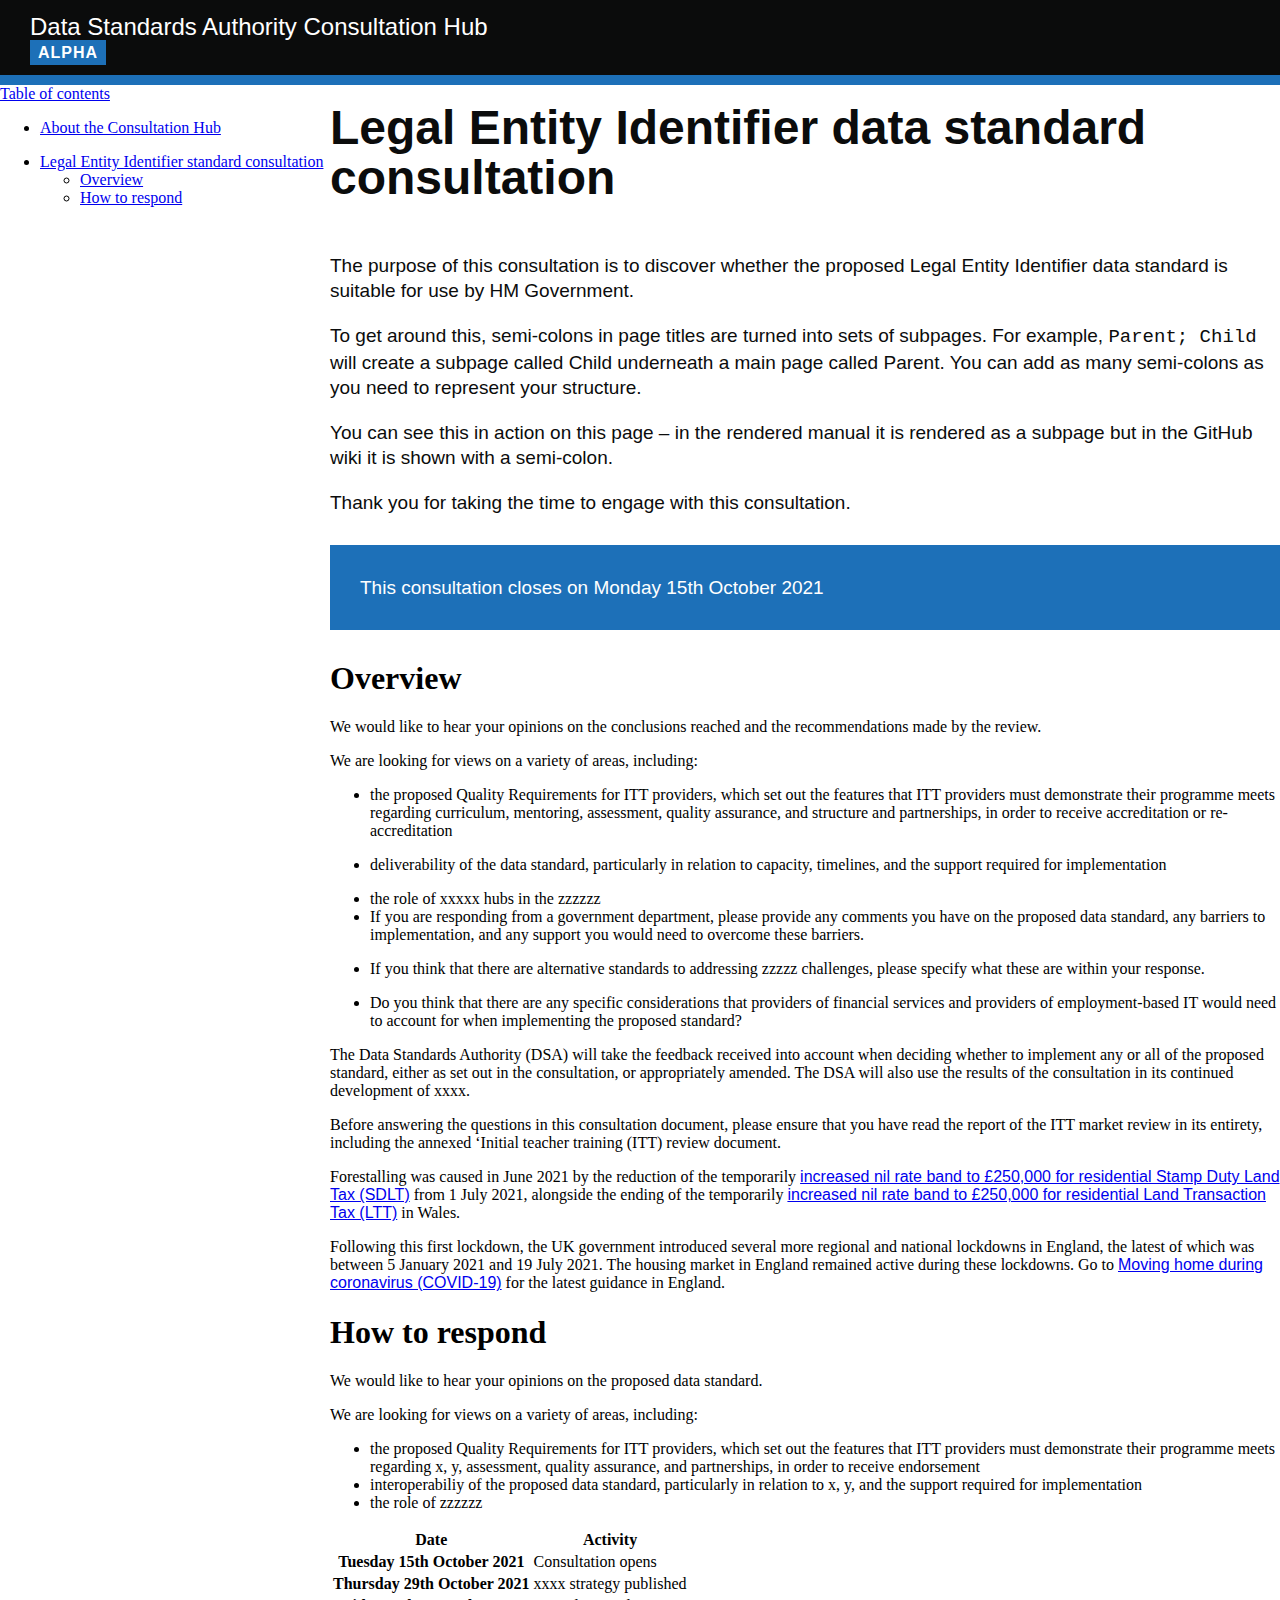
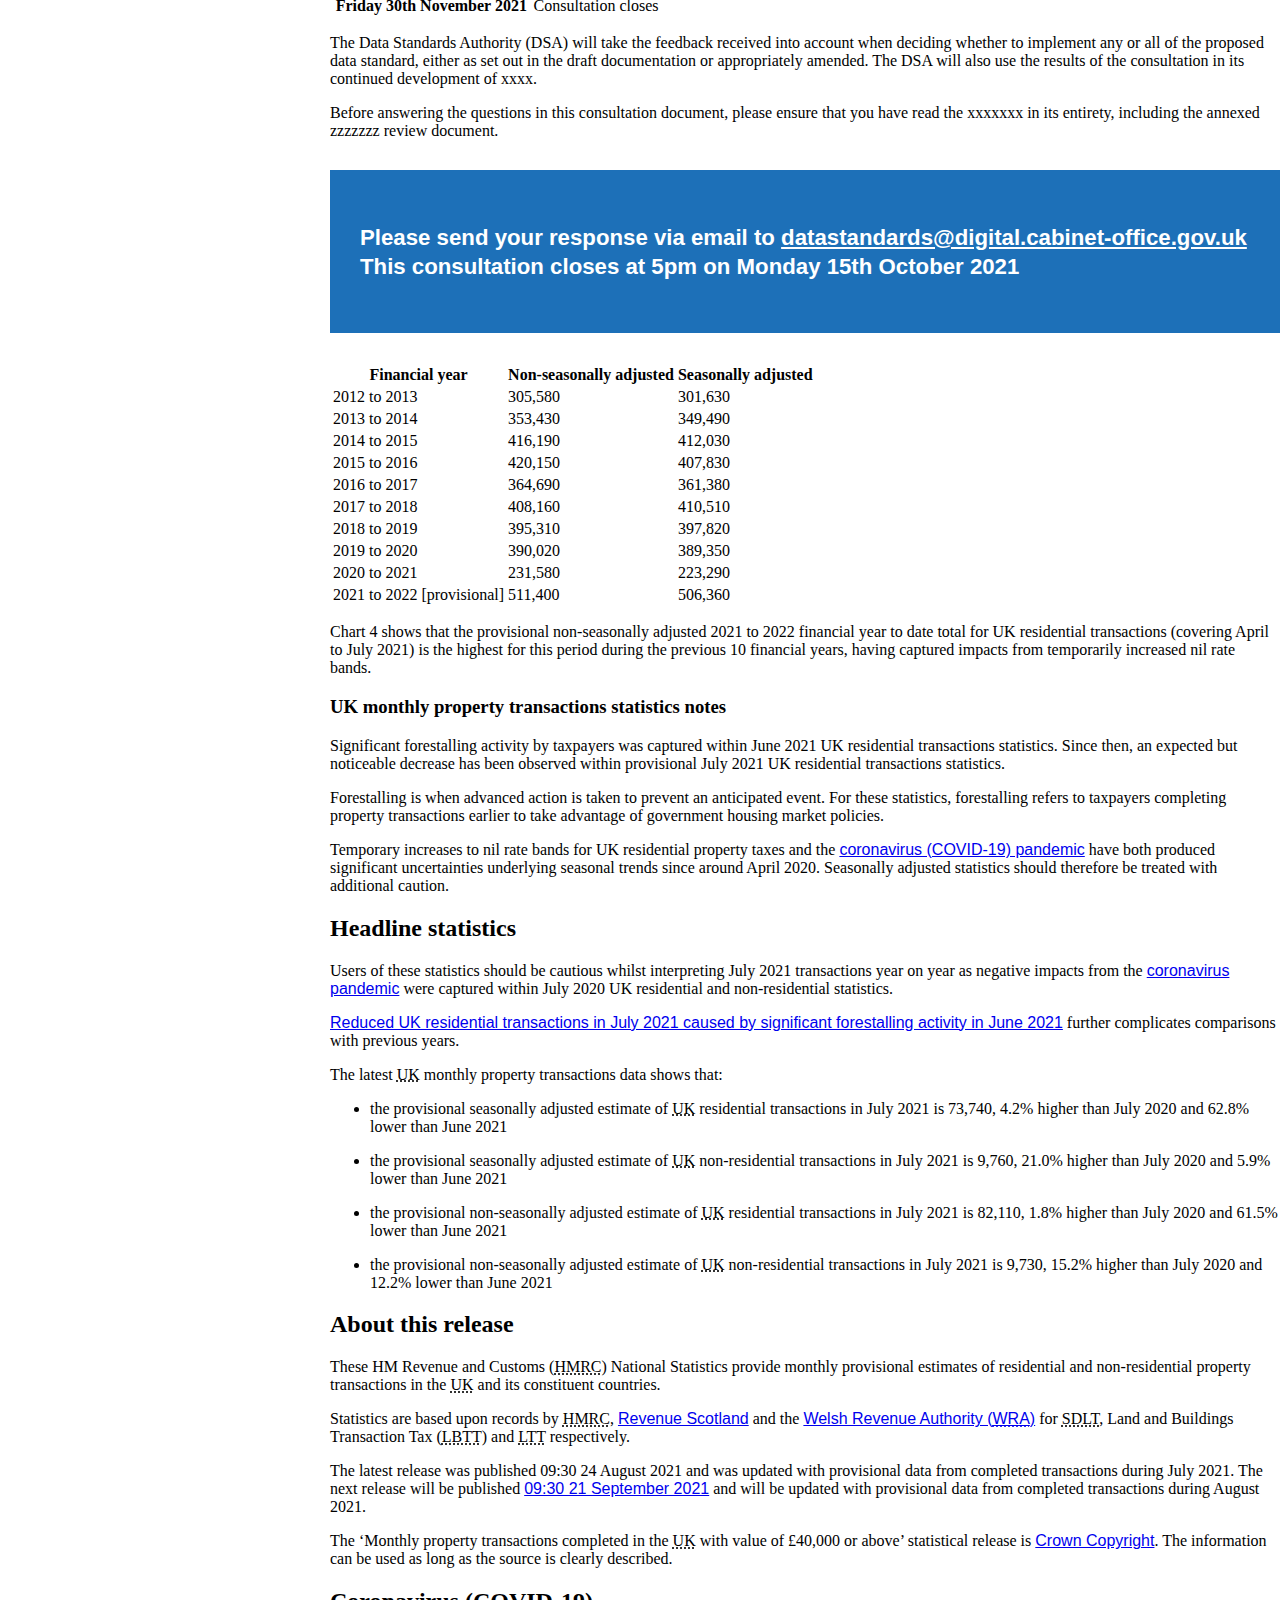
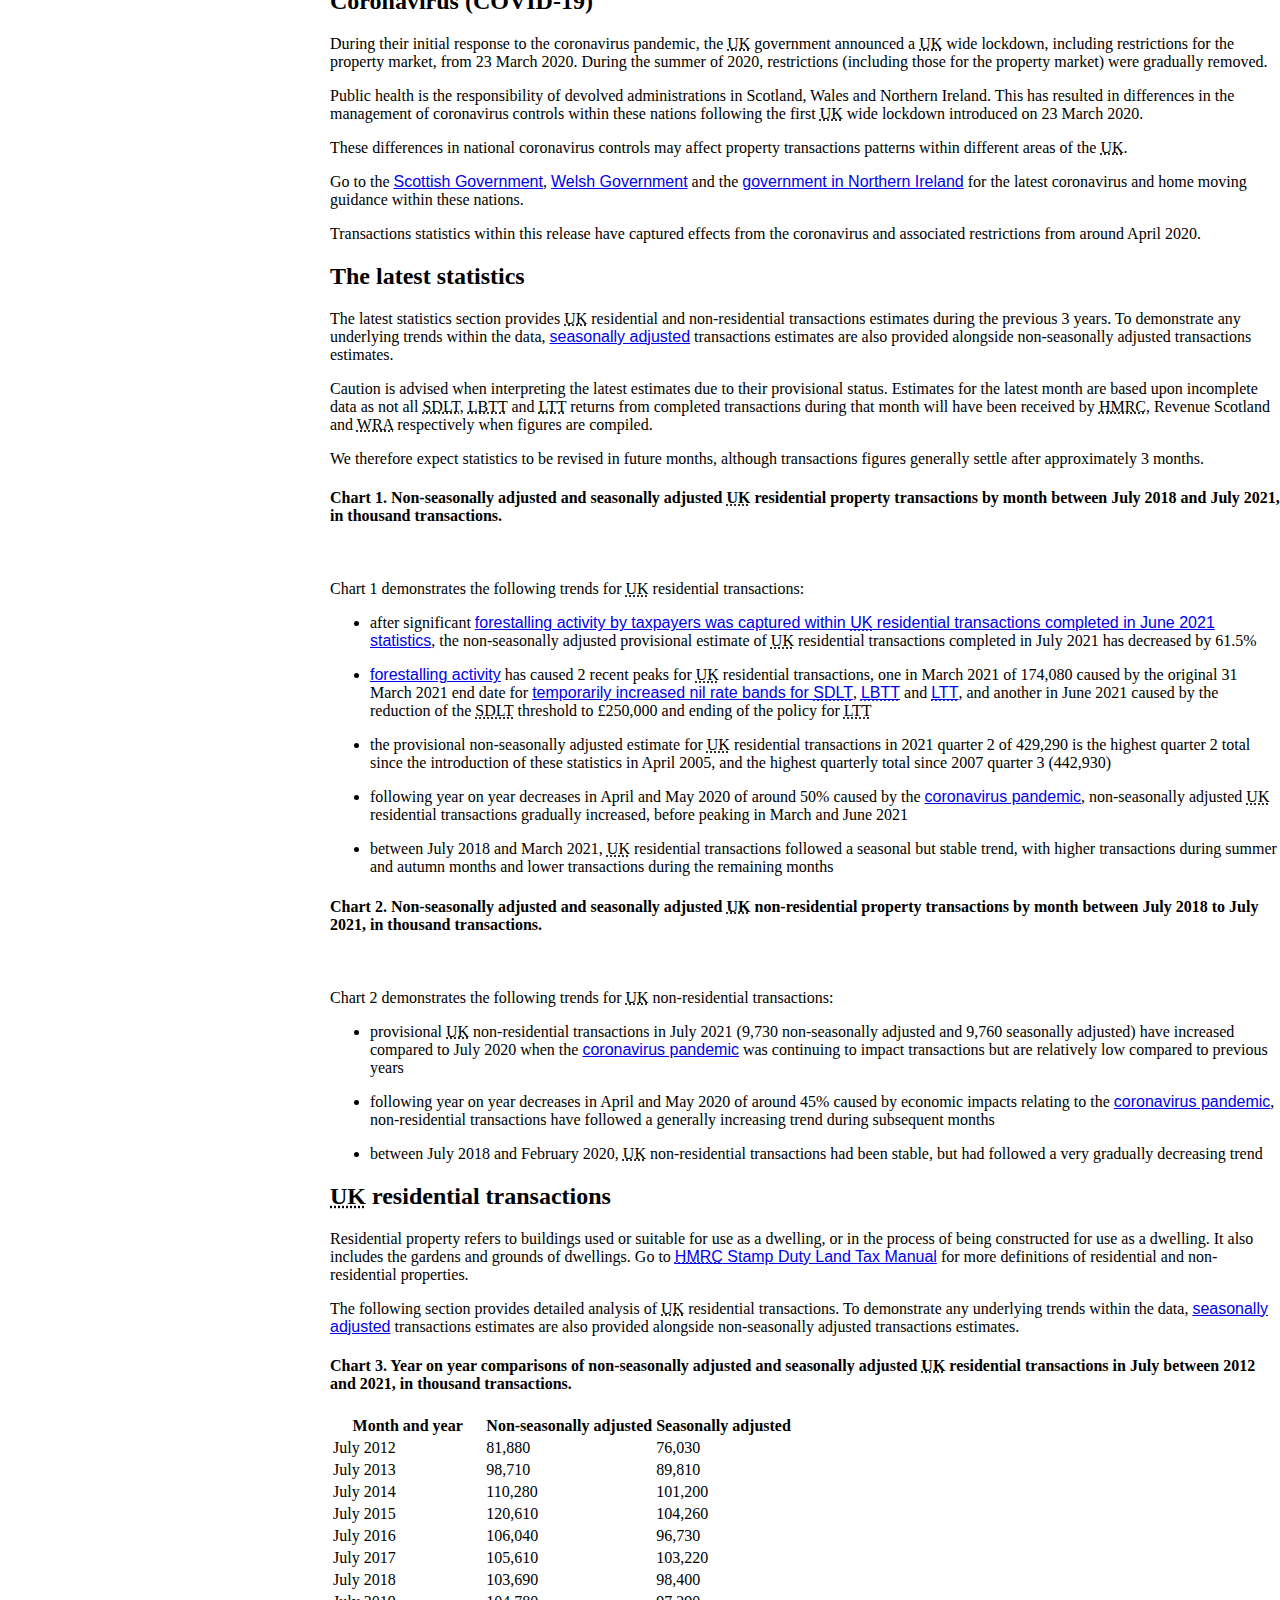
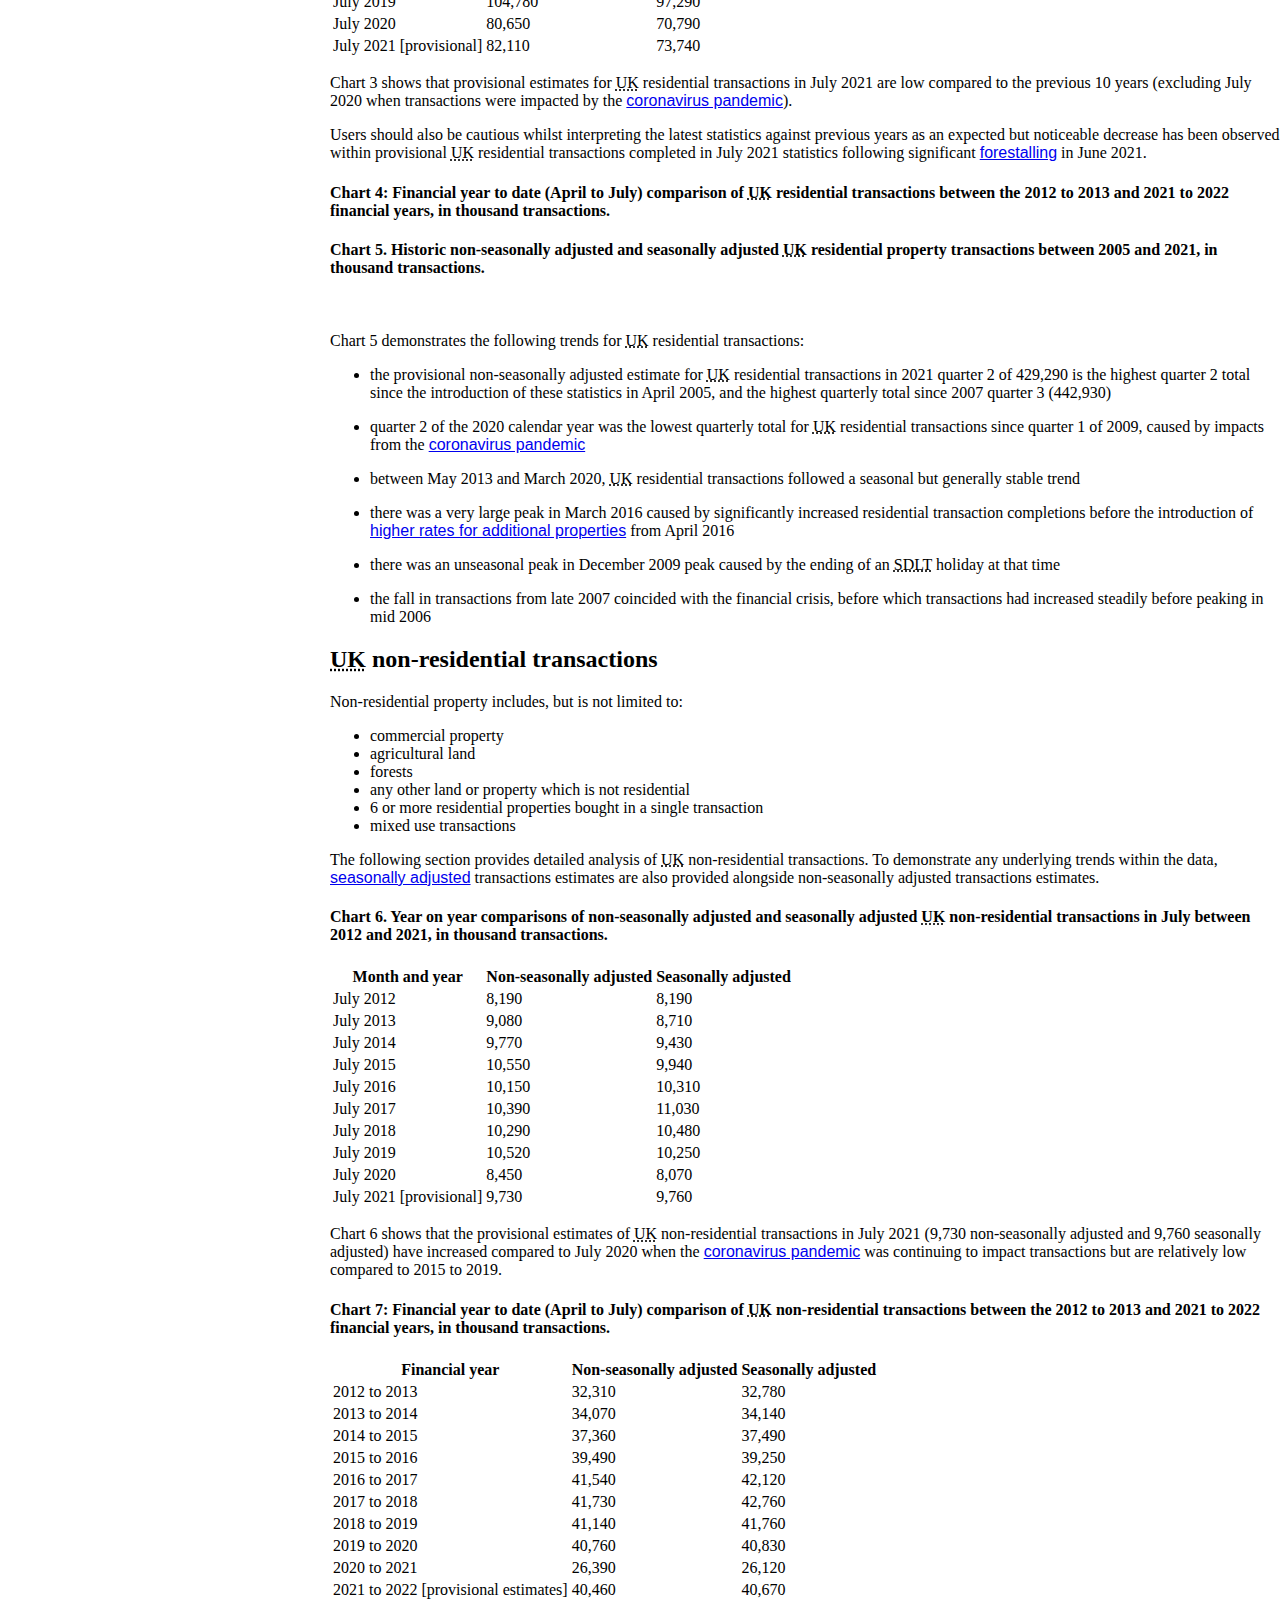
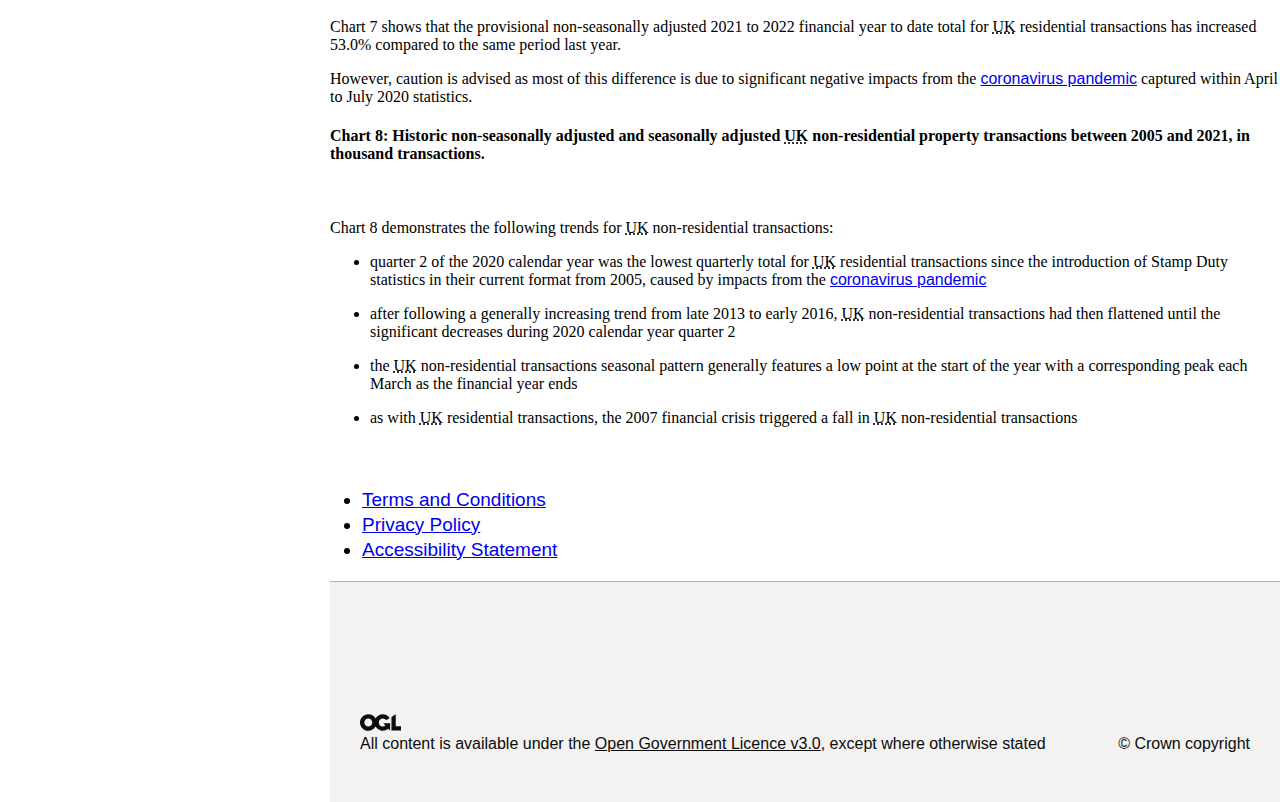
==== lei.html @ 528df429 "Rename index.html to lei.html" ====
<!doctype html>
<html lang="en" class="govuk-template no-js">
  <head>
    <meta content="IE=edge" http-equiv="X-UA-Compatible">
    <meta charset="utf-8">
    <meta name="viewport" content="width=device-width, initial-scale=1, viewport-fit=cover">
    <title>Data Standards Authority Consultation Hub</title>
    <link href="/stylesheets/manifest.css" rel="stylesheet" />
    <link rel="canonical" href="https://andrew-dsa.github.io/consultation">

  </head>

  <body class="govuk-template__body">
    <script>document.body.className = ((document.body.className) ? document.body.className + ' js-enabled' : 'js-enabled');</script>

    <div class="app-pane">
      <div class="app-pane__header toc-open-disabled">
        <a href="#content" class="govuk-skip-link">Skip to main content</a>

        <header class="govuk-header app-header" role="banner" data-module="govuk-header">
  <div class="govuk-header__container govuk-header__container--full-width">
    <div class="govuk-header__logo">
      <a href="https://www.larry-the-cat.service.gov.uk" class="govuk-header__link govuk-header__link--homepage">
        <span class="govuk-header__product-name">Data Standards Authority Consultation Hub</span></a><strong class="govuk-tag">Alpha</strong>
    </div>
    <div class="govuk-header__content">
      <button type="button" class="govuk-header__menu-button govuk-js-header-toggle" aria-controls="navigation" aria-label="Show or hide Top Level Navigation">Menu</button>
    </div>
  </div>
</header>

      </div>

       <div id="toc-heading" class="toc-show fixedsticky">
          <a href="#toc" class="toc-show__label js-toc-show" aria-controls="toc">
            Table of contents <span class="toc-show__icon"></span>
          </a>
        </div>

      <div class="app-pane__body" data-module="in-page-navigation">
          <div class="app-pane__toc">
            <div class="toc" data-module="table-of-contents">
              <a href="#" class="toc__close js-toc-close" aria-controls="toc" aria-label="Hide table of contents"></a>
<nav id="toc" class="js-toc-list toc__list" aria-labelledby="toc-heading">
                      <ul>
  <li>
    <a href="/index.html"><span>About the Consultation Hub</span></a>
  </li>
</ul>
<ul><li><a href="#lei-consultation"><span>Legal Entity Identifier standard consultation</span></a>
<ul>
  <li>
    <a href="#overview"><span>Overview</span></a>
  </li>
</ul>
<ul>
  <li>
    <a href="#how-to-respond"><span>How to respond</span></a>
  </li>
</ul>
</li></ul>

              </nav>
            </div>
          </div>

        <div class="app-pane__content toc-open-disabled">
          <main id="content" class="technical-documentation" data-module="anchored-headings">
            <h1 id="lei-consultation">Legal Entity Identifier data standard consultation</h1>
              
<p>The purpose of this consultation is to discover whether the proposed Legal Entity Identifier data standard is suitable for use by HM Government.</p>
              
<p>To get around this, semi-colons in page titles are turned into sets of subpages. For example, <code>Parent; Child</code> will create a subpage called Child underneath a main page called Parent. You can add as many semi-colons as you need to represent your structure.</p>
              
<p>You can see this in action on this page – in the rendered manual it is rendered as a subpage but in the GitHub wiki it is shown with a semi-colon.</p>
              
<p>Thank you for taking the time to engage with this consultation.</p> 
          
                <div data-module='page-expiry'>
    <div class='page-expiry--not-expired'>
      This consultation closes on Monday 15th October 2021
    </div>   
            
            <h1 id="overview">Overview</h1>
<p>We would like to hear your opinions on the conclusions reached and the
recommendations made by the review.
<p>We are looking for views on a variety of areas, including:<p>
<ul><li>the proposed Quality Requirements for ITT providers, which set out the features
that ITT providers must demonstrate their programme meets regarding
curriculum, mentoring, assessment, quality assurance, and structure and
  partnerships, in order to receive accreditation or re-accreditation</li>
<p>

</p>
<li>deliverability of the data standard, particularly in relation to capacity,
  timelines, and the support required for implementation</li>
<p>

</p>    
  <li>the role of xxxxx hubs in the zzzzzz</li>
                  <li>If you are responding from a government department, please provide any comments you have on the proposed data standard, any barriers to implementation, and
                    any support you would need to overcome these barriers. </li>
    <p>

</p>
                  <li>If you think that there are alternative standards to addressing zzzzz
                    challenges, please specify what these are within your response.</li>
    <p>

</p>
                  <li>Do you think that there are any specific considerations that providers of
financial services and providers of employment-based IT would need
                    to account for when implementing the proposed standard?</li>                  
                  
                  </ul>
                    
                    
                  
<p>The Data Standards Authority (DSA) will take the feedback received into account when deciding
whether to implement any or all of the proposed standard, either as set out in the consultation,
or appropriately amended. The DSA will also use the results of the consultation in its
  continued development of xxxx.</p>
                    
                    <p>Before answering the questions in this consultation document, please ensure
that you have read the report of the ITT market review in its entirety, including the
  annexed ‘Initial teacher training (ITT) review document. </p>
                    
                   <p>Forestalling was caused in June 2021 by the reduction of the temporarily <a href="https://www.gov.uk/guidance/stamp-duty-land-tax-temporary-reduced-rates" class="govuk-link">increased nil rate band to £250,000 for residential Stamp Duty Land Tax (SDLT)</a> from 1 July 2021, alongside the ending of the temporarily <a rel="external" href="https://gov.wales/land-transaction-tax-guide" class="govuk-link">increased nil rate band to £250,000 for residential Land Transaction Tax (LTT)</a> in Wales.</p>
                    
                    <p>Following this first lockdown, the UK government introduced several more regional and national lockdowns in England, the latest of which was between 5 January 2021 and 19 July 2021. The housing market in England remained active during these lockdowns. Go to <a href="https://www.gov.uk/guidance/moving-home-during-coronavirus-covid-19" class="govuk-link">Moving home during coronavirus (COVID-19)</a> for the latest guidance in England.</p>
           <p></p>           
          
 <h1 id="how-to-respond">How to respond</h1>
<p>We would like to hear your opinions on the proposed data standard.
<p>We are looking for views on a variety of areas, including:<p>
<ul><li>the proposed Quality Requirements for ITT providers, which set out the features
that ITT providers must demonstrate their programme meets regarding
x, y, assessment, quality assurance, and
  partnerships, in order to receive endorsement</li>
<li>interoperabiliy of the proposed data standard, particularly in relation to x,
  y, and the support required for implementation</li>
  <li>the role of zzzzzz</li>
                  </ul>
                  
                  
<table class="govuk-table">
  <thead class="govuk-table__head">
    <tr class="govuk-table__row">
      <th scope="col" class="govuk-table__header">Date</th>
      <th scope="col" class="govuk-table__header">Activity</th>
    </tr>
  </thead>
  <tbody class="govuk-table__body">
        <tr class="govuk-table__row">
          <th scope="row" class="govuk-table__header">Tuesday 15th October 2021</th>
          <td class="govuk-table__cell">Consultation opens</td>
        </tr>
        <tr class="govuk-table__row">
          <th scope="row" class="govuk-table__header">Thursday 29th October 2021</th>
          <td class="govuk-table__cell">xxxx strategy published</td>
        </tr>
        <tr class="govuk-table__row">
          <th scope="row" class="govuk-table__header">Friday 30th November 2021</th>
          <td class="govuk-table__cell">Consultation closes</td>
        </tr>
  </tbody>
</table>
                  
                  
                  
                  
                  <p>The Data Standards Authority (DSA) will take the feedback received into account when deciding
whether to implement any or all of the proposed data standard, either as set out in the draft documentation
or appropriately amended. The DSA will also use the results of the consultation in its
  continued development of xxxx.</p>
<p>Before answering the questions in this consultation document, please ensure
that you have read the xxxxxxx in its entirety, including the
  annexed zzzzzzz review document. </p>
          
<div data-module='page-expiry'>
    <div class='page-expiry--not-expired'>
      <h3>Please send your response via email to <a href="ddd">datastandards@digital.cabinet-office.gov.uk</a><br> This consultation closes at 5pm on Monday 15th October 2021</h3>
    </div>   
          
          
  
  

                    <table>
  <thead>
    <tr>
      <th scope="col">Financial year</th>
      <th scope="col">Non-seasonally adjusted</th>
      <th scope="col">Seasonally adjusted</th>
    </tr>
  </thead>
  <tbody>
    <tr>
      <td>2012 to 2013</td>
      <td>305,580</td>
      <td>301,630</td>
    </tr>
    <tr>
      <td>2013 to 2014</td>
      <td>353,430</td>
      <td>349,490</td>
    </tr>
    <tr>
      <td>2014 to 2015</td>
      <td>416,190</td>
      <td>412,030</td>
    </tr>
    <tr>
      <td>2015 to 2016</td>
      <td>420,150</td>
      <td>407,830</td>
    </tr>
    <tr>
      <td>2016 to 2017</td>
      <td>364,690</td>
      <td>361,380</td>
    </tr>
    <tr>
      <td>2017 to 2018</td>
      <td>408,160</td>
      <td>410,510</td>
    </tr>
    <tr>
      <td>2018 to 2019</td>
      <td>395,310</td>
      <td>397,820</td>
    </tr>
    <tr>
      <td>2019 to 2020</td>
      <td>390,020</td>
      <td>389,350</td>
    </tr>
    <tr>
      <td>2020 to 2021</td>
      <td>231,580</td>
      <td>223,290</td>
    </tr>
    <tr>
      <td>2021 to 2022 [provisional]</td>
      <td>511,400</td>
      <td>506,360</td>
    </tr>
  </tbody>
</table>

<p>Chart 4 shows that the provisional non-seasonally adjusted 2021 to 2022 financial year to date total for UK residential transactions (covering April to July 2021) is the highest for this period during the previous 10 financial years, having captured impacts from temporarily increased nil rate bands.</p> 
  
  
  
    
    
    
    
    
    
    
    
  
  
   <div class="main-content-container">
    <div class="gem-c-govspeak-html-publication">
  
<div class="gem-c-govspeak govuk-govspeak " data-module="govspeak">
    
    
      <div class="govspeak">
<div class="call-to-action" id="Forestalling">
<h3 id="uk-monthly-property-transactions-statistics-notes">UK monthly property transactions statistics notes</h3>
<p>Significant forestalling activity by taxpayers was captured within June 2021 UK residential transactions statistics. Since then, an expected but noticeable decrease has been observed within provisional July 2021 UK residential transactions statistics.</p>

<p>Forestalling is when advanced action is taken to prevent an anticipated event. For these statistics, forestalling refers to taxpayers completing property transactions earlier to take advantage of government housing market policies.</p>



<p>Temporary increases to nil rate bands for UK residential property taxes and the <a href="#Coronavirus-impacts" class="govuk-link">coronavirus (COVID-19) pandemic</a> have both produced significant uncertainties underlying seasonal trends since around April 2020. Seasonally adjusted statistics should therefore be treated with additional caution.</p>
</div>

<h2 id="headline-statistics">Headline statistics</h2>
<div class="call-to-action">
<p>Users of these statistics should be cautious whilst interpreting July 2021 transactions year on year as negative impacts from the <a href="#Coronavirus-impacts" class="govuk-link">coronavirus pandemic</a> were captured within July 2020 UK residential and non-residential statistics.</p>

<p><a href="#Forestalling" class="govuk-link">Reduced UK residential transactions in July 2021 caused by significant forestalling activity in June 2021</a> further complicates comparisons with previous years.</p>
</div>

<p>The latest <abbr title="United Kingdom">UK</abbr> monthly property transactions data shows that:</p>

<ul>
  <li>the provisional seasonally adjusted estimate of <abbr title="United Kingdom">UK</abbr> residential transactions in July 2021 is 73,740, 4.2% higher than July 2020 and 62.8% lower than June 2021</li>
</ul>
<p>

</p>
<ul>
  <li>the provisional seasonally adjusted estimate of <abbr title="United Kingdom">UK</abbr> non-residential transactions in July 2021 is 9,760, 21.0% higher than July 2020 and 5.9% lower than June 2021</li>
</ul>
<p>

</p>
<ul>
  <li>the provisional non-seasonally adjusted estimate of <abbr title="United Kingdom">UK</abbr> residential transactions in July 2021 is 82,110, 1.8% higher than July 2020 and 61.5% lower than June 2021</li>
</ul>
<p>

</p>
<ul>
  <li>the provisional non-seasonally adjusted estimate of <abbr title="United Kingdom">UK</abbr> non-residential transactions in July 2021 is 9,730, 15.2% higher than July 2020 and 12.2% lower than June 2021</li>
</ul>

<h2 id="about-this-release">About this release</h2>
<p>These HM Revenue and Customs (<abbr title="HM Revenue and Customs">HMRC</abbr>) National Statistics provide monthly provisional estimates of residential and non-residential property transactions in the <abbr title="United Kingdom">UK</abbr> and its constituent countries.</p>

<p>Statistics are based upon records by <abbr title="HM Revenue and Customs">HMRC</abbr>, <a rel="external" href="https://www.revenue.scot/" class="govuk-link">Revenue Scotland</a> and the <a rel="external" href="https://gov.wales/welsh-revenue-authority" class="govuk-link">Welsh Revenue Authority (<abbr title="Welsh Revenue Authority">WRA</abbr>)</a> for <abbr title="Stamp Duty Land Tax">SDLT</abbr>, Land and Buildings Transaction Tax (<abbr title="Land and Buildings Transaction Tax">LBTT</abbr>) and <abbr title="Land Transaction Tax">LTT</abbr> respectively.</p>

<p>The latest release was published 09:30 24 August 2021 and was updated with provisional data from completed transactions during July 2021. The next release will be published <a href="https://www.gov.uk/government/statistics/announcements/monthly-property-transactions-completed-in-the-uk-with-value-of-40000-or-above--82" class="govuk-link">09:30 21 September 2021</a> and will be updated with provisional data from completed transactions during August 2021.</p>

<p>The ‘Monthly property transactions completed in the <abbr title="United Kingdom">UK</abbr> with value of £40,000 or above’ statistical release is <a rel="external" href="https://www.nationalarchives.gov.uk/information-management/re-using-public-sector-information/uk-government-licensing-framework/crown-copyright/" class="govuk-link">Crown Copyright</a>. The information can be used as long as the source is clearly described.</p>

<h2 id="Coronavirus-impacts">Coronavirus (COVID-19)</h2>
<p>During their initial response to the coronavirus pandemic, the <abbr title="United Kingdom">UK</abbr> government announced a <abbr title="United Kingdom">UK</abbr> wide lockdown, including restrictions for the property market, from 23 March 2020. During the summer of 2020, restrictions (including those for the property market) were gradually removed.</p>



<p>Public health is the responsibility of devolved administrations in Scotland, Wales and Northern Ireland. This has resulted in differences in the management of coronavirus controls within these nations following the first <abbr title="United Kingdom">UK</abbr> wide lockdown introduced on 23 March 2020.</p>

<p>These differences in national coronavirus controls may affect property transactions patterns within different areas of the <abbr title="United Kingdom">UK</abbr>.</p>

<p>Go to the <a rel="external" href="https://www.gov.scot/collections/coronavirus-covid-19-guidance/" class="govuk-link">Scottish Government</a>, <a rel="external" href="https://gov.wales/coronavirus" class="govuk-link">Welsh Government</a> and the <a rel="external" href="https://www.nidirect.gov.uk/campaigns/coronavirus-covid-19" class="govuk-link">government in Northern Ireland</a> for the latest coronavirus and home moving guidance within these nations.</p>

<p>Transactions statistics within this release have captured effects from the coronavirus and associated restrictions from around April 2020.</p>

<h2 id="the-latest-statistics">The latest statistics</h2>
<p>The latest statistics section provides <abbr title="United Kingdom">UK</abbr> residential and non-residential transactions estimates during the previous 3 years. To demonstrate any underlying trends within the data, <a rel="external" href="https://www.census.gov/data/software/x13as.html" class="govuk-link">seasonally adjusted</a> transactions estimates are also provided alongside non-seasonally adjusted transactions estimates.</p>

<p>Caution is advised when interpreting the latest estimates due to their provisional status. Estimates for the latest month are based upon incomplete data as not all <abbr title="Stamp Duty Land Tax">SDLT</abbr>, <abbr title="Land and Buildings Transaction Tax">LBTT</abbr> and <abbr title="Land Transaction Tax">LTT</abbr> returns from completed transactions during that month will have been received by <abbr title="HM Revenue and Customs">HMRC</abbr>, Revenue Scotland and <abbr title="Welsh Revenue Authority">WRA</abbr> respectively when figures are compiled.</p>

<p>We therefore expect statistics to be revised in future months, although transactions figures generally settle after approximately 3 months.</p>

<h4 id="chart-1-non-seasonally-adjusted-and-seasonally-adjusted-uk-residential-property-transactions-by-month-between-july-2018-and-july-2021-in-thousand-transactions">Chart 1. Non-seasonally adjusted and seasonally adjusted <abbr title="United Kingdom">UK</abbr> residential property transactions by month between July 2018 and July 2021, in thousand transactions.</h4>
<figure class="image embedded"><div class="img"><img src="https://assets.publishing.service.gov.uk/government/uploads/system/uploads/image_data/file/129434/Chart_1_res_trans__Aug21_.png" alt=""></div></figure>
<p>Chart 1 demonstrates the following trends for <abbr title="United Kingdom">UK</abbr> residential transactions:</p>

<ul>
  <li>after significant <a href="#Forestalling" class="govuk-link">forestalling activity by taxpayers was captured within <abbr title="United Kingdom">UK</abbr> residential transactions completed in June 2021 statistics</a>, the non-seasonally adjusted provisional estimate of <abbr title="United Kingdom">UK</abbr> residential transactions completed in July 2021 has decreased by 61.5%</li>
</ul>
<p>

</p>
<ul>
  <li>
<a href="#Forestalling" class="govuk-link">forestalling activity</a> has caused 2 recent peaks for <abbr title="United Kingdom">UK</abbr> residential transactions, one in March 2021 of 174,080 caused by the original 31 March 2021 end date for <a href="https://www.gov.uk/guidance/stamp-duty-land-tax-temporary-reduced-rates" class="govuk-link">temporarily increased nil rate bands for <abbr title="Stamp Duty Land Tax">SDLT</abbr></a>, <a rel="external" href="https://www.revenue.scot/land-buildings-transaction-tax/nil-rate-band" class="govuk-link"><abbr title="Land and Buildings Transaction Tax">LBTT</abbr></a> and <a rel="external" href="https://gov.wales/land-transaction-tax-guide" class="govuk-link"><abbr title="Land Transaction Tax">LTT</abbr></a>, and another in June 2021 caused by the reduction of the <abbr title="Stamp Duty Land Tax">SDLT</abbr> threshold to £250,000 and ending of the policy for <abbr title="Land Transaction Tax">LTT</abbr>
</li>
</ul>
<p>

</p>
<ul>
  <li>the provisional non-seasonally adjusted estimate for <abbr title="United Kingdom">UK</abbr> residential transactions in 2021 quarter 2 of 429,290 is the highest quarter 2 total since the introduction of these statistics in April 2005, and the highest quarterly total since 2007 quarter 3 (442,930)</li>
</ul>
<p>

</p>
<ul>
  <li>following year on year decreases in April and May 2020 of around 50% caused by the <a href="#Coronavirus-impacts" class="govuk-link">coronavirus pandemic</a>, non-seasonally adjusted <abbr title="United Kingdom">UK</abbr> residential transactions gradually increased, before peaking in March and June 2021</li>
</ul>
<p>

</p>
<ul>
  <li>between July 2018 and March 2021, <abbr title="United Kingdom">UK</abbr> residential transactions followed a seasonal but stable trend, with higher transactions during summer and autumn months and lower transactions during the remaining months</li>
</ul>

<h4 id="chart-2-non-seasonally-adjusted-and-seasonally-adjusted-uk-non-residential-property-transactions-by-month-between-july-2018-to-july-2021-in-thousand-transactions">Chart 2. Non-seasonally adjusted and seasonally adjusted <abbr title="United Kingdom">UK</abbr> non-residential property transactions by month between July 2018 to July 2021, in thousand transactions.</h4>
<figure class="image embedded"><div class="img"><img src="https://assets.publishing.service.gov.uk/government/uploads/system/uploads/image_data/file/129435/Chart_2_non-res_trans__Aug21_.png" alt=""></div></figure>
<p>Chart 2 demonstrates the following trends for <abbr title="United Kingdom">UK</abbr> non-residential transactions:</p>

<ul>
  <li>provisional <abbr title="United Kingdom">UK</abbr> non-residential transactions in July 2021 (9,730 non-seasonally adjusted and 9,760 seasonally adjusted) have increased compared to July 2020 when the <a href="#Coronavirus-impacts" class="govuk-link">coronavirus pandemic</a> was continuing to impact transactions but are relatively low compared to previous years</li>
</ul>
<p>

</p>
<ul>
  <li>following year on year decreases in April and May 2020 of around 45% caused by economic impacts relating to the <a href="#Coronavirus-impacts" class="govuk-link">coronavirus pandemic</a>, non-residential transactions have followed a generally increasing trend during subsequent months</li>
</ul>
<p>

</p>
<ul>
  <li>between July 2018 and February 2020, <abbr title="United Kingdom">UK</abbr> non-residential transactions had been stable, but had followed a very gradually decreasing trend</li>
</ul>

<h2 id="uk-residential-transactions">
<abbr title="United Kingdom">UK</abbr> residential transactions</h2>
<p>Residential property refers to buildings used or suitable for use as a dwelling, or in the process of being constructed for use as a dwelling. It also includes the gardens and grounds of dwellings. Go to <a href="https://www.gov.uk/hmrc-internal-manuals/stamp-duty-land-tax-manual/sdltm00210" class="govuk-link"><abbr title="HM Revenue and Customs">HMRC</abbr> Stamp Duty Land Tax Manual</a> for more definitions of residential and non-residential properties.</p>

<p>The following section provides detailed analysis of <abbr title="United Kingdom">UK</abbr> residential transactions. To demonstrate any underlying trends within the data, <a rel="external" href="https://www.census.gov/data/software/x13as.html" class="govuk-link">seasonally adjusted</a> transactions estimates are also provided alongside non-seasonally adjusted transactions estimates.</p>

<h4 id="chart-3-year-on-year-comparisons-of-non-seasonally-adjusted-and-seasonally-adjusted-uk-residential-transactions-in-july-between-2012-and-2021-in-thousand-transactions">Chart 3. Year on year comparisons of non-seasonally adjusted and seasonally adjusted <abbr title="United Kingdom">UK</abbr> residential transactions in July between 2012 and 2021, in thousand transactions.</h4>
<p>

</p>
<table class="js-barchart-table mc-auto-outdent">
  <thead>
    <tr>
      <th scope="col">Month and year</th>
      <th scope="col">Non-seasonally adjusted</th>
      <th scope="col">Seasonally adjusted</th>
    </tr>
  </thead>
  <tbody>
    <tr>
      <td>July 2012</td>
      <td>81,880</td>
      <td>76,030</td>
    </tr>
    <tr>
      <td>July 2013</td>
      <td>98,710</td>
      <td>89,810</td>
    </tr>
    <tr>
      <td>July 2014</td>
      <td>110,280</td>
      <td>101,200</td>
    </tr>
    <tr>
      <td>July 2015</td>
      <td>120,610</td>
      <td>104,260</td>
    </tr>
    <tr>
      <td>July 2016</td>
      <td>106,040</td>
      <td>96,730</td>
    </tr>
    <tr>
      <td>July 2017</td>
      <td>105,610</td>
      <td>103,220</td>
    </tr>
    <tr>
      <td>July 2018</td>
      <td>103,690</td>
      <td>98,400</td>
    </tr>
    <tr>
      <td>July 2019</td>
      <td>104,780</td>
      <td>97,290</td>
    </tr>
    <tr>
      <td>July 2020</td>
      <td>80,650</td>
      <td>70,790</td>
    </tr>
    <tr>
      <td>July 2021 [provisional]</td>
      <td>82,110</td>
      <td>73,740</td>
    </tr>
  </tbody>
</table>

<p>Chart 3 shows that provisional estimates for <abbr title="United Kingdom">UK</abbr> residential transactions in July 2021 are low compared to the previous 10 years (excluding July 2020 when transactions were impacted by the <a href="#Coronavirus-impacts" class="govuk-link">coronavirus pandemic</a>).</p>

<p>Users should also be cautious whilst interpreting the latest statistics against previous years as an expected but noticeable decrease has been observed within provisional <abbr title="United Kingdom">UK</abbr> residential transactions completed in July 2021 statistics following significant <a href="#Forestalling" class="govuk-link">forestalling</a> in June 2021.</p>

<h4 id="chart-4-financial-year-to-date-april-to-july-comparison-of-uk-residential-transactions-between-the-2012-to-2013-and-2021-to-2022-financial-years-in-thousand-transactions">Chart 4: Financial year to date (April to July) comparison of <abbr title="United Kingdom">UK</abbr> residential transactions between the 2012 to 2013 and 2021 to 2022 financial years, in thousand transactions.</h4>
<p>

</p>


<h4 id="chart-5-historic-non-seasonally-adjusted-and-seasonally-adjusted-uk-residential-property-transactions-between-2005-and-2021-in-thousand-transactions">Chart 5. Historic non-seasonally adjusted and seasonally adjusted <abbr title="United Kingdom">UK</abbr> residential property transactions between 2005 and 2021, in thousand transactions.</h4>
<figure class="image embedded"><div class="img"><img src="https://assets.publishing.service.gov.uk/government/uploads/system/uploads/image_data/file/129436/Chart_5_res_trans__Aug21_.png" alt=""></div></figure>
<p>Chart 5 demonstrates the following trends for <abbr title="United Kingdom">UK</abbr> residential transactions:</p>

<ul>
  <li>the provisional non-seasonally adjusted estimate for <abbr title="United Kingdom">UK</abbr> residential transactions in 2021 quarter 2 of 429,290 is the highest quarter 2 total since the introduction of these statistics in April 2005, and the highest quarterly total since 2007 quarter 3 (442,930)</li>
</ul>
<p>

</p>
<ul>
  <li>quarter 2 of the 2020 calendar year was the lowest quarterly total for <abbr title="United Kingdom">UK</abbr> residential transactions since quarter 1 of 2009, caused by impacts from the <a href="#Coronavirus-impacts" class="govuk-link">coronavirus pandemic</a>
</li>
</ul>
<p>

</p>
<ul>
  <li>between May 2013 and March 2020, <abbr title="United Kingdom">UK</abbr> residential transactions followed a seasonal but generally stable trend</li>
</ul>
<p>

</p>
<ul>
  <li>there was a very large peak in March 2016 caused by significantly increased residential transaction completions before the introduction of <a href="https://www.gov.uk/guidance/stamp-duty-land-tax-buying-an-additional-residential-property" class="govuk-link">higher rates for additional properties</a> from April 2016</li>
</ul>
<p>

</p>
<ul>
  <li>there was an unseasonal peak in December 2009 peak caused by the ending of an <abbr title="Stamp Duty Land Tax">SDLT</abbr> holiday at that time</li>
</ul>
<p>

</p>
<ul>
  <li>the fall in transactions from late 2007 coincided with the financial crisis, before which transactions had increased steadily before peaking in mid 2006</li>
</ul>

<h2 id="uk-non-residential-transactions">
<abbr title="United Kingdom">UK</abbr> non-residential transactions</h2>
<p>Non-residential property includes, but is not limited to:</p>

<ul>
  <li>commercial property</li>
  <li>agricultural land</li>
  <li>forests</li>
  <li>any other land or property which is not residential</li>
  <li>6 or more residential properties bought in a single transaction</li>
  <li>mixed use transactions</li>
</ul>

<p>The following section provides detailed analysis of <abbr title="United Kingdom">UK</abbr> non-residential transactions. To demonstrate any underlying trends within the data, <a rel="external" href="https://www.census.gov/data/software/x13as.html" class="govuk-link">seasonally adjusted</a> transactions estimates are also provided alongside non-seasonally adjusted transactions estimates.</p>

<h4 id="chart-6-year-on-year-comparisons-of-non-seasonally-adjusted-and-seasonally-adjusted-uk-non-residential-transactions-in-july-between-2012-and-2021-in-thousand-transactions">Chart 6. Year on year comparisons of non-seasonally adjusted and seasonally adjusted <abbr title="United Kingdom">UK</abbr> non-residential transactions in July between 2012 and 2021, in thousand transactions.</h4>
<p>

</p>
<table class="js-barchart-table mc-auto-outdent">
  <thead>
    <tr>
      <th scope="col">Month and year</th>
      <th scope="col">Non-seasonally adjusted</th>
      <th scope="col">Seasonally adjusted</th>
    </tr>
  </thead>
  <tbody>
    <tr>
      <td>July 2012</td>
      <td>8,190</td>
      <td>8,190</td>
    </tr>
    <tr>
      <td>July 2013</td>
      <td>9,080</td>
      <td>8,710</td>
    </tr>
    <tr>
      <td>July 2014</td>
      <td>9,770</td>
      <td>9,430</td>
    </tr>
    <tr>
      <td>July 2015</td>
      <td>10,550</td>
      <td>9,940</td>
    </tr>
    <tr>
      <td>July 2016</td>
      <td>10,150</td>
      <td>10,310</td>
    </tr>
    <tr>
      <td>July 2017</td>
      <td>10,390</td>
      <td>11,030</td>
    </tr>
    <tr>
      <td>July 2018</td>
      <td>10,290</td>
      <td>10,480</td>
    </tr>
    <tr>
      <td>July 2019</td>
      <td>10,520</td>
      <td>10,250</td>
    </tr>
    <tr>
      <td>July 2020</td>
      <td>8,450</td>
      <td>8,070</td>
    </tr>
    <tr>
      <td>July 2021 [provisional]</td>
      <td>9,730</td>
      <td>9,760</td>
    </tr>
  </tbody>
</table>

<p>Chart 6 shows that the provisional estimates of <abbr title="United Kingdom">UK</abbr> non-residential transactions in July 2021 (9,730 non-seasonally adjusted and 9,760 seasonally adjusted) have increased compared to July 2020 when the <a href="#Coronavirus-impacts" class="govuk-link">coronavirus pandemic</a> was continuing to impact transactions but are relatively low compared to 2015 to 2019.</p>

<h4 id="chart-7-financial-year-to-date-april-to-july-comparison-of-uk-non-residential-transactions-between-the-2012-to-2013-and-2021-to-2022-financial-years-in-thousand-transactions">Chart 7: Financial year to date (April to July) comparison of <abbr title="United Kingdom">UK</abbr> non-residential transactions between the 2012 to 2013 and 2021 to 2022 financial years, in thousand transactions.</h4>
<p>

</p>
<table class="js-barchart-table mc-auto-outdent">
  <thead>
    <tr>
      <th scope="col">Financial year</th>
      <th scope="col">Non-seasonally adjusted</th>
      <th scope="col">Seasonally adjusted</th>
    </tr>
  </thead>
  <tbody>
    <tr>
      <td>2012 to 2013</td>
      <td>32,310</td>
      <td>32,780</td>
    </tr>
    <tr>
      <td>2013 to 2014</td>
      <td>34,070</td>
      <td>34,140</td>
    </tr>
    <tr>
      <td>2014 to 2015</td>
      <td>37,360</td>
      <td>37,490</td>
    </tr>
    <tr>
      <td>2015 to 2016</td>
      <td>39,490</td>
      <td>39,250</td>
    </tr>
    <tr>
      <td>2016 to 2017</td>
      <td>41,540</td>
      <td>42,120</td>
    </tr>
    <tr>
      <td>2017 to 2018</td>
      <td>41,730</td>
      <td>42,760</td>
    </tr>
    <tr>
      <td>2018 to 2019</td>
      <td>41,140</td>
      <td>41,760</td>
    </tr>
    <tr>
      <td>2019 to 2020</td>
      <td>40,760</td>
      <td>40,830</td>
    </tr>
    <tr>
      <td>2020 to 2021</td>
      <td>26,390</td>
      <td>26,120</td>
    </tr>
    <tr>
      <td>2021 to 2022 [provisional estimates]</td>
      <td>40,460</td>
      <td>40,670</td>
    </tr>
  </tbody>
</table>

<p>Chart 7 shows that the provisional non-seasonally adjusted 2021 to 2022 financial year to date total for <abbr title="United Kingdom">UK</abbr> residential transactions has increased 53.0% compared to the same period last year.</p>

<p>However, caution is advised as most of this difference is due to significant negative impacts from the <a href="#Coronavirus-impacts" class="govuk-link">coronavirus pandemic</a> captured within April to July 2020 statistics.</p>

<h4 id="chart-8-historic-non-seasonally-adjusted-and-seasonally-adjusted-uk-non-residential-property-transactions-between-2005-and-2021-in-thousand-transactions">Chart 8: Historic non-seasonally adjusted and seasonally adjusted <abbr title="United Kingdom">UK</abbr> non-residential property transactions between 2005 and 2021, in thousand transactions.</h4>
<figure class="image embedded"><div class="img"><img src="https://assets.publishing.service.gov.uk/government/uploads/system/uploads/image_data/file/129437/Chart_8_non-res_trans__Aug21_.png" alt=""></div></figure>
<p>Chart 8 demonstrates the following trends for <abbr title="United Kingdom">UK</abbr> non-residential transactions:</p>

<ul>
  <li>quarter 2 of the 2020 calendar year was the lowest quarterly total for <abbr title="United Kingdom">UK</abbr> residential transactions since the introduction of Stamp Duty statistics in their current format from 2005, caused by impacts from the <a href="#Coronavirus-impacts" class="govuk-link">coronavirus pandemic</a>
</li>
</ul>
<p>

</p>
<ul>
  <li>after following a generally increasing trend from late 2013 to early 2016, <abbr title="United Kingdom">UK</abbr> non-residential transactions had then flattened until the significant decreases during 2020 calendar year quarter 2</li>
</ul>
<p>

</p>
<ul>
  <li>the <abbr title="United Kingdom">UK</abbr> non-residential transactions seasonal pattern generally features a low point at the start of the year with a corresponding peak each March as the financial year ends</li>
</ul>
<p>

</p>
<ul>
  <li>as with <abbr title="United Kingdom">UK</abbr> residential transactions, the 2007 financial crisis triggered a fall in <abbr title="United Kingdom">UK</abbr> non-residential transactions</li>
</ul>

</div>


</div>
</div>
    
  </div>  
          
          </main>

          <aside>
              <ul class="contribution-banner">
                <li><a href="https://github.com/simonwo/tech-docs-wiki/wiki/How-to-use-this;-Using-subpages">Terms and Conditions</a></li>
                <li><a href="https://github.com/simonwo/tech-docs-wiki/issues/new?labels=bug&amp;title=Re:%20'Using%20subpages'&amp;body=Problem%20with%20'Using%20subpages'%20(https://simonwo.github.io/tech-docs-wiki/tech-docs-wiki/documentation/how-to-use-this/using-subpages.html)">Privacy Policy</a></li>
                <li><a href="https://github.com/simonwo/tech-docs-wiki">Accessibility Statement</a></li>
              </ul>
          </aside>

          <footer class="govuk-footer app-footer" role="contentinfo">
  <div class="govuk-footer__meta">
    <div class="govuk-footer__meta-item govuk-footer__meta-item--grow">


      <svg
        aria-hidden="true"
        focusable="false"
        class="govuk-footer__licence-logo"
        xmlns="http://www.w3.org/2000/svg"
        viewbox="0 0 483.2 195.7"
        height="17"
        width="41"
      >
        <path
          fill="currentColor"
          d="M421.5 142.8V.1l-50.7 32.3v161.1h112.4v-50.7zm-122.3-9.6A47.12 47.12 0 0 1 221 97.8c0-26 21.1-47.1 47.1-47.1 16.7 0 31.4 8.7 39.7 21.8l42.7-27.2A97.63 97.63 0 0 0 268.1 0c-36.5 0-68.3 20.1-85.1 49.7A98 98 0 0 0 97.8 0C43.9 0 0 43.9 0 97.8s43.9 97.8 97.8 97.8c36.5 0 68.3-20.1 85.1-49.7a97.76 97.76 0 0 0 149.6 25.4l19.4 22.2h3v-87.8h-80l24.3 27.5zM97.8 145c-26 0-47.1-21.1-47.1-47.1s21.1-47.1 47.1-47.1 47.2 21 47.2 47S123.8 145 97.8 145"
        />
      </svg>
      <span class="govuk-footer__licence-description">
        All content is available under the
        <a
          class="govuk-footer__link"
          href="https://www.nationalarchives.gov.uk/doc/open-government-licence/version/3/"
          rel="license"
        >Open Government Licence v3.0</a>, except where otherwise stated
      </span>
    </div>
    <div class="govuk-footer__meta-item">
      <a
        class="govuk-footer__link govuk-footer__copyright-logo"
        href="https://www.nationalarchives.gov.uk/information-management/re-using-public-sector-information/uk-government-licensing-framework/crown-copyright/"
      >© Crown copyright</a>
    </div>
  </div>
</footer>

        </div>
    

    <script src="https://www.api.gov.uk/javascripts/application.js"></script>    
  </body>
</html>
---- stylesheets/manifest.css ----
.technical-documentation a, .govuk-link {
  font-family: Arial, sans-serif; }

.govuk-link--muted:link, .govuk-link--muted:visited, .govuk-link--muted:hover, .govuk-link--muted:active {
  color: #626a6e; }

.govuk-link--muted:focus {
  color: #0b0c0c; }

.govuk-link--text-colour:link, .govuk-link--text-colour:visited, .govuk-link--text-colour:hover, .govuk-link--text-colour:active, .govuk-link--text-colour:focus {
  color: #0b0c0c; }
  @media print {
    .govuk-link--text-colour:link, .govuk-link--text-colour:visited, .govuk-link--text-colour:hover, .govuk-link--text-colour:active, .govuk-link--text-colour:focus {
      color: #000000; } }
.govuk-link--no-visited-state:link {
  color: #1d70b8; }

.govuk-link--no-visited-state:visited {
  color: #1d70b8; }

.govuk-link--no-visited-state:hover {
  color: #003078; }

.govuk-link--no-visited-state:active {
  color: #0b0c0c; }

.govuk-link--no-visited-state:focus {
  color: #0b0c0c; }

.technical-documentation > ul,
.technical-documentation > ol, .govuk-list {
  font-family: Arial, sans-serif;
  font-weight: 400;
  font-size: 16px;
  font-size: 1rem;
  line-height: 1.25;
  color: #0b0c0c;
  margin-top: 0;
  margin-bottom: 15px;
  padding-left: 0;
  list-style-type: none; }
  @media print {
    .technical-documentation > ul,
    .technical-documentation > ol, .govuk-list {
      font-family: sans-serif; } }
  @media (min-width: 40.0625em) {
    .technical-documentation > ul,
    .technical-documentation > ol, .govuk-list {
      font-size: 19px;
      font-size: 1.1875rem;
      line-height: 1.3157894737; } }
  @media print {
    .technical-documentation > ul,
    .technical-documentation > ol, .govuk-list {
      font-size: 14pt;
      line-height: 1.15; } }
  @media print {
    .technical-documentation > ul,
    .technical-documentation > ol, .govuk-list {
      color: #000000; } }
  @media (min-width: 40.0625em) {
    .technical-documentation > ul,
    .technical-documentation > ol, .govuk-list {
      margin-bottom: 20px; } }
  .technical-documentation > ul .technical-documentation > ul,
  .technical-documentation > ol .technical-documentation > ul,
  .technical-documentation > ul .technical-documentation > ol,
  .technical-documentation > ol .technical-documentation > ol, .govuk-list .technical-documentation > ul,
  .govuk-list .technical-documentation > ol, .technical-documentation > ul .govuk-list,
  .technical-documentation > ol .govuk-list, .govuk-list .govuk-list {
    margin-top: 10px; }

.technical-documentation > ul > li,
.technical-documentation > ol > li, .govuk-list > li {
  margin-bottom: 5px; }

.technical-documentation > ul, .govuk-list--bullet {
  padding-left: 20px;
  list-style-type: disc; }

.technical-documentation > ol, .govuk-list--number {
  padding-left: 20px;
  list-style-type: decimal; }

.technical-documentation > ul > li, .govuk-list--bullet > li,
.technical-documentation > ol > li,
.govuk-list--number > li {
  margin-bottom: 0; }
  @media (min-width: 40.0625em) {
    .technical-documentation > ul > li, .govuk-list--bullet > li,
    .technical-documentation > ol > li,
    .govuk-list--number > li {
      margin-bottom: 5px; } }
.govuk-template {
  background-color: #f3f2f1;
  -webkit-text-size-adjust: 100%;
  -moz-text-size-adjust: 100%;
  -ms-text-size-adjust: 100%;
  text-size-adjust: 100%; }
  @media screen {
    .govuk-template {
      overflow-y: scroll; } }
.govuk-template__body {
  margin: 0;
  background-color: #ffffff; }

.technical-documentation > h1, .govuk-heading-xl {
  color: #0b0c0c;
  font-family: Arial, sans-serif;
  font-weight: 700;
  font-size: 32px;
  font-size: 2rem;
  line-height: 1.09375;
  display: block;
  margin-top: 0;
  margin-bottom: 30px; }
  @media print {
    .technical-documentation > h1, .govuk-heading-xl {
      color: #000000; } }
  @media print {
    .technical-documentation > h1, .govuk-heading-xl {
      font-family: sans-serif; } }
  @media (min-width: 40.0625em) {
    .technical-documentation > h1, .govuk-heading-xl {
      font-size: 48px;
      font-size: 3rem;
      line-height: 1.0416666667; } }
  @media print {
    .technical-documentation > h1, .govuk-heading-xl {
      font-size: 32pt;
      line-height: 1.15; } }
  @media (min-width: 40.0625em) {
    .technical-documentation > h1, .govuk-heading-xl {
      margin-bottom: 50px; } }
.technical-documentation > h2, .govuk-heading-l {
  color: #0b0c0c;
  font-family: Arial, sans-serif;
  font-weight: 700;
  font-size: 24px;
  font-size: 1.5rem;
  line-height: 1.0416666667;
  display: block;
  margin-top: 0;
  margin-bottom: 20px; }
  @media print {
    .technical-documentation > h2, .govuk-heading-l {
      color: #000000; } }
  @media print {
    .technical-documentation > h2, .govuk-heading-l {
      font-family: sans-serif; } }
  @media (min-width: 40.0625em) {
    .technical-documentation > h2, .govuk-heading-l {
      font-size: 36px;
      font-size: 2.25rem;
      line-height: 1.1111111111; } }
  @media print {
    .technical-documentation > h2, .govuk-heading-l {
      font-size: 24pt;
      line-height: 1.05; } }
  @media (min-width: 40.0625em) {
    .technical-documentation > h2, .govuk-heading-l {
      margin-bottom: 30px; } }
.technical-documentation > h3, .govuk-heading-m {
  color: #0b0c0c;
  font-family: Arial, sans-serif;
  font-weight: 700;
  font-size: 18px;
  font-size: 1.125rem;
  line-height: 1.1111111111;
  display: block;
  margin-top: 0;
  margin-bottom: 15px; }
  @media print {
    .technical-documentation > h3, .govuk-heading-m {
      color: #000000; } }
  @media print {
    .technical-documentation > h3, .govuk-heading-m {
      font-family: sans-serif; } }
  @media (min-width: 40.0625em) {
    .technical-documentation > h3, .govuk-heading-m {
      font-size: 24px;
      font-size: 1.5rem;
      line-height: 1.25; } }
  @media print {
    .technical-documentation > h3, .govuk-heading-m {
      font-size: 18pt;
      line-height: 1.15; } }
  @media (min-width: 40.0625em) {
    .technical-documentation > h3, .govuk-heading-m {
      margin-bottom: 20px; } }
.technical-documentation > h4, .govuk-heading-s {
  color: #0b0c0c;
  font-family: Arial, sans-serif;
  font-weight: 700;
  font-size: 16px;
  font-size: 1rem;
  line-height: 1.25;
  display: block;
  margin-top: 0;
  margin-bottom: 15px; }
  @media print {
    .technical-documentation > h4, .govuk-heading-s {
      color: #000000; } }
  @media print {
    .technical-documentation > h4, .govuk-heading-s {
      font-family: sans-serif; } }
  @media (min-width: 40.0625em) {
    .technical-documentation > h4, .govuk-heading-s {
      font-size: 19px;
      font-size: 1.1875rem;
      line-height: 1.3157894737; } }
  @media print {
    .technical-documentation > h4, .govuk-heading-s {
      font-size: 14pt;
      line-height: 1.15; } }
  @media (min-width: 40.0625em) {
    .technical-documentation > h4, .govuk-heading-s {
      margin-bottom: 20px; } }
.govuk-caption-xl {
  font-family: Arial, sans-serif;
  font-weight: 400;
  font-size: 18px;
  font-size: 1.125rem;
  line-height: 1.1111111111;
  display: block;
  margin-bottom: 5px;
  color: #626a6e; }
  @media print {
    .govuk-caption-xl {
      font-family: sans-serif; } }
  @media (min-width: 40.0625em) {
    .govuk-caption-xl {
      font-size: 27px;
      font-size: 1.6875rem;
      line-height: 1.1111111111; } }
  @media print {
    .govuk-caption-xl {
      font-size: 18pt;
      line-height: 1.15; } }
.govuk-caption-l {
  font-family: Arial, sans-serif;
  font-weight: 400;
  font-size: 18px;
  font-size: 1.125rem;
  line-height: 1.1111111111;
  display: block;
  margin-bottom: 5px;
  color: #626a6e; }
  @media print {
    .govuk-caption-l {
      font-family: sans-serif; } }
  @media (min-width: 40.0625em) {
    .govuk-caption-l {
      font-size: 24px;
      font-size: 1.5rem;
      line-height: 1.25; } }
  @media print {
    .govuk-caption-l {
      font-size: 18pt;
      line-height: 1.15; } }
  @media (min-width: 40.0625em) {
    .govuk-caption-l {
      margin-bottom: 0; } }
.govuk-caption-m {
  font-family: Arial, sans-serif;
  font-weight: 400;
  font-size: 16px;
  font-size: 1rem;
  line-height: 1.25;
  display: block;
  color: #626a6e; }
  @media print {
    .govuk-caption-m {
      font-family: sans-serif; } }
  @media (min-width: 40.0625em) {
    .govuk-caption-m {
      font-size: 19px;
      font-size: 1.1875rem;
      line-height: 1.3157894737; } }
  @media print {
    .govuk-caption-m {
      font-size: 14pt;
      line-height: 1.15; } }
.govuk-body-lead, .govuk-body-l {
  color: #0b0c0c;
  font-family: Arial, sans-serif;
  font-weight: 400;
  font-size: 18px;
  font-size: 1.125rem;
  line-height: 1.1111111111;
  margin-top: 0;
  margin-bottom: 20px; }
  @media print {
    .govuk-body-lead, .govuk-body-l {
      color: #000000; } }
  @media print {
    .govuk-body-lead, .govuk-body-l {
      font-family: sans-serif; } }
  @media (min-width: 40.0625em) {
    .govuk-body-lead, .govuk-body-l {
      font-size: 24px;
      font-size: 1.5rem;
      line-height: 1.25; } }
  @media print {
    .govuk-body-lead, .govuk-body-l {
      font-size: 18pt;
      line-height: 1.15; } }
  @media (min-width: 40.0625em) {
    .govuk-body-lead, .govuk-body-l {
      margin-bottom: 30px; } }
.technical-documentation > a, .technical-documentation > p, .govuk-body, .govuk-body-m {
  color: #0b0c0c;
  font-family: Arial, sans-serif;
  font-weight: 400;
  font-size: 16px;
  font-size: 1rem;
  line-height: 1.25;
  margin-top: 0;
  margin-bottom: 15px; }
  @media print {
    .technical-documentation > a, .technical-documentation > p, .govuk-body, .govuk-body-m {
      color: #000000; } }
  @media print {
    .technical-documentation > a, .technical-documentation > p, .govuk-body, .govuk-body-m {
      font-family: sans-serif; } }
  @media (min-width: 40.0625em) {
    .technical-documentation > a, .technical-documentation > p, .govuk-body, .govuk-body-m {
      font-size: 19px;
      font-size: 1.1875rem;
      line-height: 1.3157894737; } }
  @media print {
    .technical-documentation > a, .technical-documentation > p, .govuk-body, .govuk-body-m {
      font-size: 14pt;
      line-height: 1.15; } }
  @media (min-width: 40.0625em) {
    .technical-documentation > a, .technical-documentation > p, .govuk-body, .govuk-body-m {
      margin-bottom: 20px; } }
.govuk-body-s {
  color: #0b0c0c;
  font-family: Arial, sans-serif;
  font-weight: 400;
  font-size: 14px;
  font-size: 0.875rem;
  line-height: 1.1428571429;
  margin-top: 0;
  margin-bottom: 15px; }
  @media print {
    .govuk-body-s {
      color: #000000; } }
  @media print {
    .govuk-body-s {
      font-family: sans-serif; } }
  @media (min-width: 40.0625em) {
    .govuk-body-s {
      font-size: 16px;
      font-size: 1rem;
      line-height: 1.25; } }
  @media print {
    .govuk-body-s {
      font-size: 14pt;
      line-height: 1.2; } }
  @media (min-width: 40.0625em) {
    .govuk-body-s {
      margin-bottom: 20px; } }
.govuk-body-xs {
  color: #0b0c0c;
  font-family: Arial, sans-serif;
  font-weight: 400;
  font-size: 12px;
  font-size: 0.75rem;
  line-height: 1.25;
  margin-top: 0;
  margin-bottom: 15px; }
  @media print {
    .govuk-body-xs {
      color: #000000; } }
  @media print {
    .govuk-body-xs {
      font-family: sans-serif; } }
  @media (min-width: 40.0625em) {
    .govuk-body-xs {
      font-size: 14px;
      font-size: 0.875rem;
      line-height: 1.4285714286; } }
  @media print {
    .govuk-body-xs {
      font-size: 12pt;
      line-height: 1.2; } }
  @media (min-width: 40.0625em) {
    .govuk-body-xs {
      margin-bottom: 20px; } }
.technical-documentation > .govuk-body-l + h2, .technical-documentation > .govuk-body-lead + h2, .govuk-body-l + .govuk-heading-l, .govuk-body-lead + .govuk-heading-l {
  padding-top: 5px; }
  @media (min-width: 40.0625em) {
    .technical-documentation > .govuk-body-l + h2, .technical-documentation > .govuk-body-lead + h2, .govuk-body-l + .govuk-heading-l, .govuk-body-lead + .govuk-heading-l {
      padding-top: 10px; } }
.technical-documentation > a + h2, .technical-documentation > p + h2, .technical-documentation > .govuk-body-m + h2, .technical-documentation > .govuk-body + h2, .technical-documentation > a + .govuk-heading-l, .technical-documentation > p + .govuk-heading-l, .govuk-body-m + .govuk-heading-l, .govuk-body + .govuk-heading-l,
.technical-documentation > .govuk-body-s + h2,
.govuk-body-s + .govuk-heading-l,
.technical-documentation > ul + h2,
.technical-documentation > ol + h2,
.technical-documentation > .govuk-list + h2,
.technical-documentation > ul + .govuk-heading-l,
.technical-documentation > ol + .govuk-heading-l,
.govuk-list + .govuk-heading-l {
  padding-top: 15px; }
  @media (min-width: 40.0625em) {
    .technical-documentation > a + h2, .technical-documentation > p + h2, .technical-documentation > .govuk-body-m + h2, .technical-documentation > .govuk-body + h2, .technical-documentation > a + .govuk-heading-l, .technical-documentation > p + .govuk-heading-l, .govuk-body-m + .govuk-heading-l, .govuk-body + .govuk-heading-l,
    .technical-documentation > .govuk-body-s + h2,
    .govuk-body-s + .govuk-heading-l,
    .technical-documentation > ul + h2,
    .technical-documentation > ol + h2,
    .technical-documentation > .govuk-list + h2,
    .technical-documentation > ul + .govuk-heading-l,
    .technical-documentation > ol + .govuk-heading-l,
    .govuk-list + .govuk-heading-l {
      padding-top: 20px; } }
.technical-documentation > a + h3, .technical-documentation > p + h3, .technical-documentation > .govuk-body-m + h3, .technical-documentation > .govuk-body + h3, .technical-documentation > a + .govuk-heading-m, .technical-documentation > p + .govuk-heading-m, .govuk-body-m + .govuk-heading-m, .govuk-body + .govuk-heading-m,
.technical-documentation > .govuk-body-s + h3,
.govuk-body-s + .govuk-heading-m,
.technical-documentation > ul + h3,
.technical-documentation > ol + h3,
.technical-documentation > .govuk-list + h3,
.technical-documentation > ul + .govuk-heading-m,
.technical-documentation > ol + .govuk-heading-m,
.govuk-list + .govuk-heading-m,
.technical-documentation > a + h4,
.technical-documentation > p + h4,
.technical-documentation > .govuk-body-m + h4,
.technical-documentation > .govuk-body + h4,
.technical-documentation > a + .govuk-heading-s,
.technical-documentation > p + .govuk-heading-s,
.govuk-body-m + .govuk-heading-s,
.govuk-body + .govuk-heading-s,
.technical-documentation > .govuk-body-s + h4,
.govuk-body-s + .govuk-heading-s,
.technical-documentation > ul + h4,
.technical-documentation > ol + h4,
.technical-documentation > .govuk-list + h4,
.technical-documentation > ul + .govuk-heading-s,
.technical-documentation > ol + .govuk-heading-s,
.govuk-list + .govuk-heading-s {
  padding-top: 5px; }
  @media (min-width: 40.0625em) {
    .technical-documentation > a + h3, .technical-documentation > p + h3, .technical-documentation > .govuk-body-m + h3, .technical-documentation > .govuk-body + h3, .technical-documentation > a + .govuk-heading-m, .technical-documentation > p + .govuk-heading-m, .govuk-body-m + .govuk-heading-m, .govuk-body + .govuk-heading-m,
    .technical-documentation > .govuk-body-s + h3,
    .govuk-body-s + .govuk-heading-m,
    .technical-documentation > ul + h3,
    .technical-documentation > ol + h3,
    .technical-documentation > .govuk-list + h3,
    .technical-documentation > ul + .govuk-heading-m,
    .technical-documentation > ol + .govuk-heading-m,
    .govuk-list + .govuk-heading-m,
    .technical-documentation > a + h4,
    .technical-documentation > p + h4,
    .technical-documentation > .govuk-body-m + h4,
    .technical-documentation > .govuk-body + h4,
    .technical-documentation > a + .govuk-heading-s,
    .technical-documentation > p + .govuk-heading-s,
    .govuk-body-m + .govuk-heading-s,
    .govuk-body + .govuk-heading-s,
    .technical-documentation > .govuk-body-s + h4,
    .govuk-body-s + .govuk-heading-s,
    .technical-documentation > ul + h4,
    .technical-documentation > ol + h4,
    .technical-documentation > .govuk-list + h4,
    .technical-documentation > ul + .govuk-heading-s,
    .technical-documentation > ol + .govuk-heading-s,
    .govuk-list + .govuk-heading-s {
      padding-top: 10px; } }
.technical-documentation hr, .govuk-section-break {
  margin: 0;
  border: 0; }

.technical-documentation hr, .govuk-section-break--xl {
  margin-top: 30px;
  margin-bottom: 30px; }
  @media (min-width: 40.0625em) {
    .technical-documentation hr, .govuk-section-break--xl {
      margin-top: 50px; } }
  @media (min-width: 40.0625em) {
    .technical-documentation hr, .govuk-section-break--xl {
      margin-bottom: 50px; } }
.govuk-section-break--l {
  margin-top: 20px;
  margin-bottom: 20px; }
  @media (min-width: 40.0625em) {
    .govuk-section-break--l {
      margin-top: 30px; } }
  @media (min-width: 40.0625em) {
    .govuk-section-break--l {
      margin-bottom: 30px; } }
.govuk-section-break--m {
  margin-top: 15px;
  margin-bottom: 15px; }
  @media (min-width: 40.0625em) {
    .govuk-section-break--m {
      margin-top: 20px; } }
  @media (min-width: 40.0625em) {
    .govuk-section-break--m {
      margin-bottom: 20px; } }
.technical-documentation hr, .govuk-section-break--visible {
  border-bottom: 1px solid #b1b4b6; }

.govuk-form-group {
  margin-bottom: 20px; }
  .govuk-form-group:after {
    content: "";
    display: block;
    clear: both; }
  @media (min-width: 40.0625em) {
    .govuk-form-group {
      margin-bottom: 30px; } }
  .govuk-form-group .govuk-form-group:last-of-type {
    margin-bottom: 0; }

.govuk-form-group--error {
  padding-left: 15px;
  border-left: 5px solid #d4351c; }
  .govuk-form-group--error .govuk-form-group {
    padding: 0;
    border: 0; }

.govuk-grid-row {
  margin-right: -15px;
  margin-left: -15px; }
  .govuk-grid-row:after {
    content: "";
    display: block;
    clear: both; }

.govuk-grid-column-one-quarter {
  box-sizing: border-box;
  width: 100%;
  padding: 0 15px; }
  @media (min-width: 40.0625em) {
    .govuk-grid-column-one-quarter {
      width: 25%;
      float: left; } }
.govuk-grid-column-one-third {
  box-sizing: border-box;
  width: 100%;
  padding: 0 15px; }
  @media (min-width: 40.0625em) {
    .govuk-grid-column-one-third {
      width: 33.3333%;
      float: left; } }
.govuk-grid-column-one-half {
  box-sizing: border-box;
  width: 100%;
  padding: 0 15px; }
  @media (min-width: 40.0625em) {
    .govuk-grid-column-one-half {
      width: 50%;
      float: left; } }
.govuk-grid-column-two-thirds {
  box-sizing: border-box;
  width: 100%;
  padding: 0 15px; }
  @media (min-width: 40.0625em) {
    .govuk-grid-column-two-thirds {
      width: 66.6666%;
      float: left; } }
.govuk-grid-column-three-quarters {
  box-sizing: border-box;
  width: 100%;
  padding: 0 15px; }
  @media (min-width: 40.0625em) {
    .govuk-grid-column-three-quarters {
      width: 75%;
      float: left; } }
.govuk-grid-column-full {
  box-sizing: border-box;
  width: 100%;
  padding: 0 15px; }
  @media (min-width: 40.0625em) {
    .govuk-grid-column-full {
      width: 100%;
      float: left; } }
.govuk-grid-column-one-quarter-from-desktop {
  box-sizing: border-box;
  padding: 0 15px; }
  @media (min-width: 48.0625em) {
    .govuk-grid-column-one-quarter-from-desktop {
      width: 25%;
      float: left; } }
.govuk-grid-column-one-third-from-desktop {
  box-sizing: border-box;
  padding: 0 15px; }
  @media (min-width: 48.0625em) {
    .govuk-grid-column-one-third-from-desktop {
      width: 33.3333%;
      float: left; } }
.govuk-grid-column-one-half-from-desktop {
  box-sizing: border-box;
  padding: 0 15px; }
  @media (min-width: 48.0625em) {
    .govuk-grid-column-one-half-from-desktop {
      width: 50%;
      float: left; } }
.govuk-grid-column-two-thirds-from-desktop {
  box-sizing: border-box;
  padding: 0 15px; }
  @media (min-width: 48.0625em) {
    .govuk-grid-column-two-thirds-from-desktop {
      width: 66.6666%;
      float: left; } }
.govuk-grid-column-three-quarters-from-desktop {
  box-sizing: border-box;
  padding: 0 15px; }
  @media (min-width: 48.0625em) {
    .govuk-grid-column-three-quarters-from-desktop {
      width: 75%;
      float: left; } }
.govuk-grid-column-full-from-desktop {
  box-sizing: border-box;
  padding: 0 15px; }
  @media (min-width: 48.0625em) {
    .govuk-grid-column-full-from-desktop {
      width: 100%;
      float: left; } }
.govuk-main-wrapper {
  display: block;
  padding-top: 20px;
  padding-bottom: 20px; }
  @media (min-width: 40.0625em) {
    .govuk-main-wrapper {
      padding-top: 40px;
      padding-bottom: 40px; } }
.govuk-main-wrapper--auto-spacing:first-child,
.govuk-main-wrapper--l {
  padding-top: 30px; }
  @media (min-width: 40.0625em) {
    .govuk-main-wrapper--auto-spacing:first-child,
    .govuk-main-wrapper--l {
      padding-top: 50px; } }
.govuk-width-container {
  max-width: 960px;
  margin-right: 15px;
  margin-left: 15px; }
  @supports (margin: max(calc(0px))) {
    .govuk-width-container {
      margin-right: max(15px, calc(15px + env(safe-area-inset-right)));
      margin-left: max(15px, calc(15px + env(safe-area-inset-left))); } }
  @media (min-width: 40.0625em) {
    .govuk-width-container {
      margin-right: 30px;
      margin-left: 30px; }
      @supports (margin: max(calc(0px))) {
        .govuk-width-container {
          margin-right: max(30px, calc(15px + env(safe-area-inset-right)));
          margin-left: max(30px, calc(15px + env(safe-area-inset-left))); } } }
  @media (min-width: 1020px) {
    .govuk-width-container {
      margin-right: auto;
      margin-left: auto; }
      @supports (margin: max(calc(0px))) {
        .govuk-width-container {
          margin-right: auto;
          margin-left: auto; } } }
.govuk-footer {
  font-family: Arial, sans-serif;
  font-weight: 400;
  font-size: 14px;
  font-size: 0.875rem;
  line-height: 1.1428571429;
  padding-top: 25px;
  padding-bottom: 15px;
  border-top: 1px solid #b1b4b6;
  color: #0b0c0c;
  background: #f3f2f1; }
  @media print {
    .govuk-footer {
      font-family: sans-serif; } }
  @media (min-width: 40.0625em) {
    .govuk-footer {
      font-size: 16px;
      font-size: 1rem;
      line-height: 1.25; } }
  @media print {
    .govuk-footer {
      font-size: 14pt;
      line-height: 1.2; } }
  @media (min-width: 40.0625em) {
    .govuk-footer {
      padding-top: 40px; } }
  @media (min-width: 40.0625em) {
    .govuk-footer {
      padding-bottom: 25px; } }
.govuk-footer__link:link, .govuk-footer__link:visited, .govuk-footer__link:hover, .govuk-footer__link:active {
  color: #0b0c0c; }

.govuk-footer__link:focus {
  outline: 3px solid transparent;
  color: #0b0c0c;
  background-color: #ffdd00;
  box-shadow: 0 -2px #ffdd00, 0 4px #0b0c0c;
  text-decoration: none; }

.govuk-footer__section-break {
  margin: 0;
  margin-bottom: 30px;
  border: 0;
  border-bottom: 1px solid #b1b4b6; }
  @media (min-width: 40.0625em) {
    .govuk-footer__section-break {
      margin-bottom: 50px; } }
.govuk-footer__meta {
  display: flex;
  margin-right: -15px;
  margin-left: -15px;
  flex-wrap: wrap;
  align-items: flex-end;
  justify-content: center; }

.govuk-footer__meta-item {
  margin-right: 15px;
  margin-bottom: 25px;
  margin-left: 15px; }

.govuk-footer__meta-item--grow {
  flex: 1; }
  @media (max-width: 40.0525em) {
    .govuk-footer__meta-item--grow {
      flex-basis: 320px; } }
.govuk-footer__licence-logo {
  display: inline-block;
  margin-right: 10px;
  vertical-align: top; }
  @media (max-width: 48.0525em) {
    .govuk-footer__licence-logo {
      margin-bottom: 15px; } }
.govuk-footer__licence-description {
  display: inline-block; }

.govuk-footer__copyright-logo {
  display: inline-block;
  min-width: 125px;
  padding-top: 112px;
  background-image: url("");
  background-repeat: no-repeat;
  background-position: 50% 0%;
  background-size: 125px 102px;
  text-align: center;
  text-decoration: none;
  white-space: nowrap; }
  @media only screen and (-webkit-min-device-pixel-ratio: 2), only screen and (min-device-pixel-ratio: 2), only screen and (min-resolution: 192dpi), only screen and (min-resolution: 2dppx) {
    .govuk-footer__copyright-logo {
      background-image: url(""); } }
.govuk-footer__inline-list {
  margin-top: 0;
  margin-bottom: 15px;
  padding: 0; }

.govuk-footer__meta-custom {
  margin-bottom: 20px; }

.govuk-footer__inline-list-item {
  display: inline-block;
  margin-right: 15px;
  margin-bottom: 5px; }

.govuk-footer__heading {
  margin-bottom: 25px;
  padding-bottom: 20px;
  border-bottom: 1px solid #b1b4b6; }
  @media (min-width: 40.0625em) {
    .govuk-footer__heading {
      margin-bottom: 40px; } }
  @media (max-width: 40.0525em) {
    .govuk-footer__heading {
      padding-bottom: 10px; } }
.govuk-footer__navigation {
  display: flex;
  margin-right: -15px;
  margin-left: -15px;
  flex-wrap: wrap; }

.govuk-footer__section {
  display: inline-block;
  margin-right: 15px;
  margin-bottom: 30px;
  margin-left: 15px;
  vertical-align: top;
  flex-grow: 1;
  flex-shrink: 1; }
  @media (max-width: 48.0525em) {
    .govuk-footer__section {
      flex-basis: 200px; } }
@media (min-width: 48.0625em) {
  .govuk-footer__section:first-child:nth-last-child(2) {
    flex-grow: 2; } }

.govuk-footer__list {
  margin: 0;
  padding: 0;
  list-style: none;
  -moz-column-gap: 30px;
  column-gap: 30px; }

@media (min-width: 48.0625em) {
  .govuk-footer__list--columns-2 {
    -moz-column-count: 2;
    column-count: 2; }
  .govuk-footer__list--columns-3 {
    -moz-column-count: 3;
    column-count: 3; } }

.govuk-footer__list-item {
  margin-bottom: 15px; }
  @media (min-width: 40.0625em) {
    .govuk-footer__list-item {
      margin-bottom: 20px; } }
.govuk-footer__list-item:last-child {
  margin-bottom: 0; }

.govuk-header {
  font-family: Arial, sans-serif;
  font-weight: 400;
  font-size: 14px;
  font-size: 0.875rem;
  line-height: 1.1428571429;
  border-bottom: 10px solid #ffffff;
  color: #ffffff;
  background: #0b0c0c; }
  @media print {
    .govuk-header {
      font-family: sans-serif; } }
  @media (min-width: 40.0625em) {
    .govuk-header {
      font-size: 16px;
      font-size: 1rem;
      line-height: 1.25; } }
  @media print {
    .govuk-header {
      font-size: 14pt;
      line-height: 1.2; } }
.govuk-header__container--full-width {
  padding: 0 15px;
  border-color: #1d70b8; }
  .govuk-header__container--full-width .govuk-header__menu-button {
    right: 15px; }

.govuk-header__container {
  position: relative;
  margin-bottom: -10px;
  padding-top: 10px;
  border-bottom: 10px solid #1d70b8; }
  .govuk-header__container:after {
    content: "";
    display: block;
    clear: both; }

.govuk-header__logotype {
  display: inline-block;
  margin-right: 5px; }

.govuk-header__logotype-crown {
  position: relative;
  top: -1px;
  margin-right: 1px;
  fill: currentColor;
  vertical-align: top; }

.govuk-header__logotype-crown-fallback-image {
  width: 36px;
  height: 32px;
  border: 0;
  vertical-align: middle; }

.govuk-header__product-name {
  font-family: Arial, sans-serif;
  font-weight: 400;
  font-size: 18px;
  font-size: 1.125rem;
  line-height: 1;
  display: inline-table;
  padding-right: 10px; }
  @media print {
    .govuk-header__product-name {
      font-family: sans-serif; } }
  @media (min-width: 40.0625em) {
    .govuk-header__product-name {
      font-size: 24px;
      font-size: 1.5rem;
      line-height: 1; } }
  @media print {
    .govuk-header__product-name {
      font-size: 18pt;
      line-height: 1; } }
.govuk-header__link {
  text-decoration: none; }
  .govuk-header__link:link, .govuk-header__link:visited {
    color: #ffffff; }
  .govuk-header__link:hover {
    text-decoration: underline; }
  .govuk-header__link:focus {
    outline: 3px solid transparent;
    color: #0b0c0c;
    background-color: #ffdd00;
    box-shadow: 0 -2px #ffdd00, 0 4px #0b0c0c;
    text-decoration: none; }

.govuk-header__link--homepage {
  font-family: Arial, sans-serif;
  -webkit-font-smoothing: antialiased;
  -moz-osx-font-smoothing: grayscale;
  font-weight: 700;
  display: inline-block;
  font-size: 30px;
  line-height: 1; }
  @media print {
    .govuk-header__link--homepage {
      font-family: sans-serif; } }
  .govuk-header__link--homepage:link, .govuk-header__link--homepage:visited {
    text-decoration: none; }
  .govuk-header__link--homepage:hover, .govuk-header__link--homepage:active {
    margin-bottom: -1px;
    border-bottom: 1px solid; }
  .govuk-header__link--homepage:focus {
    margin-bottom: 0;
    border-bottom: 0; }

.govuk-header__link--service-name {
  display: inline-block;
  margin-bottom: 10px;
  font-family: Arial, sans-serif;
  font-weight: 700;
  font-size: 18px;
  font-size: 1.125rem;
  line-height: 1.1111111111; }
  @media print {
    .govuk-header__link--service-name {
      font-family: sans-serif; } }
  @media (min-width: 40.0625em) {
    .govuk-header__link--service-name {
      font-size: 24px;
      font-size: 1.5rem;
      line-height: 1.25; } }
  @media print {
    .govuk-header__link--service-name {
      font-size: 18pt;
      line-height: 1.15; } }
.govuk-header__logo,
.govuk-header__content {
  box-sizing: border-box; }

.govuk-header__logo {
  margin-bottom: 10px;
  padding-right: 50px; }
  @media (min-width: 40.0625em) {
    .govuk-header__logo {
      margin-bottom: 10px; } }
  @media (min-width: 48.0625em) {
    .govuk-header__logo {
      width: 33.33%;
      padding-right: 15px;
      float: left;
      vertical-align: top; } }
@media (min-width: 48.0625em) {
  .govuk-header__content {
    width: 66.66%;
    padding-left: 15px;
    float: left; } }

.govuk-header__menu-button {
  font-family: Arial, sans-serif;
  font-weight: 400;
  font-size: 14px;
  font-size: 0.875rem;
  line-height: 1.1428571429;
  display: none;
  position: absolute;
  top: 20px;
  right: 0;
  margin: 0;
  padding: 0;
  border: 0;
  color: #ffffff;
  background: none; }
  @media print {
    .govuk-header__menu-button {
      font-family: sans-serif; } }
  @media (min-width: 40.0625em) {
    .govuk-header__menu-button {
      font-size: 16px;
      font-size: 1rem;
      line-height: 1.25; } }
  @media print {
    .govuk-header__menu-button {
      font-size: 14pt;
      line-height: 1.2; } }
  .govuk-header__menu-button:hover {
    text-decoration: underline; }
  .govuk-header__menu-button:focus {
    outline: 3px solid transparent;
    color: #0b0c0c;
    background-color: #ffdd00;
    box-shadow: 0 -2px #ffdd00, 0 4px #0b0c0c;
    text-decoration: none; }
  .govuk-header__menu-button::after {
    display: inline-block;
    width: 0;
    height: 0;
    border-style: solid;
    border-color: transparent;
    -webkit-clip-path: polygon(0% 0%, 50% 100%, 100% 0%);
    clip-path: polygon(0% 0%, 50% 100%, 100% 0%);
    border-width: 8.66px 5px 0 5px;
    border-top-color: inherit;
    content: "";
    margin-left: 5px; }
  @media (min-width: 40.0625em) {
    .govuk-header__menu-button {
      top: 15px; } }
.govuk-header__menu-button--open::after {
  display: inline-block;
  width: 0;
  height: 0;
  border-style: solid;
  border-color: transparent;
  -webkit-clip-path: polygon(50% 0%, 0% 100%, 100% 100%);
  clip-path: polygon(50% 0%, 0% 100%, 100% 100%);
  border-width: 0 5px 8.66px 5px;
  border-bottom-color: inherit; }

.govuk-header__navigation {
  margin-bottom: 10px;
  display: block;
  margin: 0;
  padding: 0;
  list-style: none; }
  @media (min-width: 40.0625em) {
    .govuk-header__navigation {
      margin-bottom: 10px; } }
.js-enabled .govuk-header__menu-button {
  display: block; }
  @media (min-width: 48.0625em) {
    .js-enabled .govuk-header__menu-button {
      display: none; } }
.js-enabled .govuk-header__navigation {
  display: none; }
  @media (min-width: 48.0625em) {
    .js-enabled .govuk-header__navigation {
      display: block; } }
.js-enabled .govuk-header__navigation--open {
  display: block; }

@media (min-width: 48.0625em) {
  .govuk-header__navigation--end {
    margin: 0;
    padding: 5px 0;
    text-align: right; } }

.govuk-header__navigation--no-service-name {
  padding-top: 40px; }

.govuk-header__navigation-item {
  padding: 10px 0;
  border-bottom: 1px solid #2e3133; }
  @media (min-width: 48.0625em) {
    .govuk-header__navigation-item {
      display: inline-block;
      margin-right: 15px;
      padding: 5px 0;
      border: 0; } }
  .govuk-header__navigation-item a {
    font-family: Arial, sans-serif;
    font-weight: 700;
    font-size: 14px;
    font-size: 0.875rem;
    line-height: 1.1428571429;
    white-space: nowrap; }
    @media print {
      .govuk-header__navigation-item a {
        font-family: sans-serif; } }
    @media (min-width: 40.0625em) {
      .govuk-header__navigation-item a {
        font-size: 16px;
        font-size: 1rem;
        line-height: 1.25; } }
    @media print {
      .govuk-header__navigation-item a {
        font-size: 14pt;
        line-height: 1.2; } }
.govuk-header__navigation-item--active a:link, .govuk-header__navigation-item--active a:hover, .govuk-header__navigation-item--active a:visited {
  color: #1d8feb; }

.govuk-header__navigation-item--active a:focus {
  color: #0b0c0c; }

.govuk-header__navigation-item:last-child {
  margin-right: 0; }

@media print {
  .govuk-header {
    border-bottom-width: 0;
    color: #0b0c0c;
    background: transparent; }
  .govuk-header__logotype-crown-fallback-image {
    display: none; }
  .govuk-header__link:link, .govuk-header__link:visited {
    color: #0b0c0c; }
  .govuk-header__link:after {
    display: none; } }

.govuk-inset-text {
  font-family: Arial, sans-serif;
  font-weight: 400;
  font-size: 16px;
  font-size: 1rem;
  line-height: 1.25;
  color: #0b0c0c;
  padding: 15px;
  margin-top: 20px;
  margin-bottom: 20px;
  clear: both;
  border-left: 10px solid #b1b4b6; }
  @media print {
    .govuk-inset-text {
      font-family: sans-serif; } }
  @media (min-width: 40.0625em) {
    .govuk-inset-text {
      font-size: 19px;
      font-size: 1.1875rem;
      line-height: 1.3157894737; } }
  @media print {
    .govuk-inset-text {
      font-size: 14pt;
      line-height: 1.15; } }
  @media print {
    .govuk-inset-text {
      color: #000000; } }
  @media (min-width: 40.0625em) {
    .govuk-inset-text {
      margin-top: 30px; } }
  @media (min-width: 40.0625em) {
    .govuk-inset-text {
      margin-bottom: 30px; } }
  .govuk-inset-text > :first-child {
    margin-top: 0; }
  .govuk-inset-text > :only-child,
  .govuk-inset-text > :last-child {
    margin-bottom: 0; }

.govuk-error-message {
  font-family: Arial, sans-serif;
  font-weight: 700;
  font-size: 16px;
  font-size: 1rem;
  line-height: 1.25;
  display: block;
  margin-bottom: 15px;
  clear: both;
  color: #d4351c; }
  @media print {
    .govuk-error-message {
      font-family: sans-serif; } }
  @media (min-width: 40.0625em) {
    .govuk-error-message {
      font-size: 19px;
      font-size: 1.1875rem;
      line-height: 1.3157894737; } }
  @media print {
    .govuk-error-message {
      font-size: 14pt;
      line-height: 1.15; } }
.govuk-hint {
  font-family: Arial, sans-serif;
  font-weight: 400;
  font-size: 16px;
  font-size: 1rem;
  line-height: 1.25;
  display: block;
  margin-bottom: 15px;
  color: #626a6e; }
  @media print {
    .govuk-hint {
      font-family: sans-serif; } }
  @media (min-width: 40.0625em) {
    .govuk-hint {
      font-size: 19px;
      font-size: 1.1875rem;
      line-height: 1.3157894737; } }
  @media print {
    .govuk-hint {
      font-size: 14pt;
      line-height: 1.15; } }
.govuk-label:not(.govuk-label--m):not(.govuk-label--l):not(.govuk-label--xl) + .govuk-hint {
  margin-bottom: 10px; }

.govuk-fieldset__legend:not(.govuk-fieldset__legend--m):not(.govuk-fieldset__legend--l):not(.govuk-fieldset__legend--xl) + .govuk-hint {
  margin-bottom: 10px; }

.govuk-fieldset__legend + .govuk-hint,
.govuk-fieldset__legend + .govuk-hint {
  margin-top: -5px; }

.govuk-label {
  font-family: Arial, sans-serif;
  font-weight: 400;
  font-size: 16px;
  font-size: 1rem;
  line-height: 1.25;
  color: #0b0c0c;
  display: block;
  margin-bottom: 5px; }
  @media print {
    .govuk-label {
      font-family: sans-serif; } }
  @media (min-width: 40.0625em) {
    .govuk-label {
      font-size: 19px;
      font-size: 1.1875rem;
      line-height: 1.3157894737; } }
  @media print {
    .govuk-label {
      font-size: 14pt;
      line-height: 1.15; } }
  @media print {
    .govuk-label {
      color: #000000; } }
.govuk-label--xl {
  font-family: Arial, sans-serif;
  font-weight: 700;
  font-size: 32px;
  font-size: 2rem;
  line-height: 1.09375;
  margin-bottom: 15px; }
  @media print {
    .govuk-label--xl {
      font-family: sans-serif; } }
  @media (min-width: 40.0625em) {
    .govuk-label--xl {
      font-size: 48px;
      font-size: 3rem;
      line-height: 1.0416666667; } }
  @media print {
    .govuk-label--xl {
      font-size: 32pt;
      line-height: 1.15; } }
.govuk-label--l {
  font-family: Arial, sans-serif;
  font-weight: 700;
  font-size: 24px;
  font-size: 1.5rem;
  line-height: 1.0416666667;
  margin-bottom: 15px; }
  @media print {
    .govuk-label--l {
      font-family: sans-serif; } }
  @media (min-width: 40.0625em) {
    .govuk-label--l {
      font-size: 36px;
      font-size: 2.25rem;
      line-height: 1.1111111111; } }
  @media print {
    .govuk-label--l {
      font-size: 24pt;
      line-height: 1.05; } }
.govuk-label--m {
  font-family: Arial, sans-serif;
  font-weight: 700;
  font-size: 18px;
  font-size: 1.125rem;
  line-height: 1.1111111111;
  margin-bottom: 10px; }
  @media print {
    .govuk-label--m {
      font-family: sans-serif; } }
  @media (min-width: 40.0625em) {
    .govuk-label--m {
      font-size: 24px;
      font-size: 1.5rem;
      line-height: 1.25; } }
  @media print {
    .govuk-label--m {
      font-size: 18pt;
      line-height: 1.15; } }
.govuk-label--s {
  font-family: Arial, sans-serif;
  font-weight: 700;
  font-size: 16px;
  font-size: 1rem;
  line-height: 1.25; }
  @media print {
    .govuk-label--s {
      font-family: sans-serif; } }
  @media (min-width: 40.0625em) {
    .govuk-label--s {
      font-size: 19px;
      font-size: 1.1875rem;
      line-height: 1.3157894737; } }
  @media print {
    .govuk-label--s {
      font-size: 14pt;
      line-height: 1.15; } }
.govuk-label-wrapper {
  margin: 0; }

.govuk-input {
  font-family: Arial, sans-serif;
  font-weight: 400;
  font-size: 16px;
  font-size: 1rem;
  line-height: 1.25;
  box-sizing: border-box;
  width: 100%;
  height: 40px;
  height: 2.5rem;
  margin-top: 0;
  padding: 5px;
  border: 2px solid #0b0c0c;
  border-radius: 0;
  -webkit-appearance: none;
  -moz-appearance: none;
  appearance: none; }
  @media print {
    .govuk-input {
      font-family: sans-serif; } }
  @media (min-width: 40.0625em) {
    .govuk-input {
      font-size: 19px;
      font-size: 1.1875rem;
      line-height: 1.3157894737; } }
  @media print {
    .govuk-input {
      font-size: 14pt;
      line-height: 1.15; } }
  .govuk-input:focus {
    outline: 3px solid #ffdd00;
    outline-offset: 0;
    box-shadow: inset 0 0 0 2px; }

.govuk-input::-webkit-outer-spin-button,
.govuk-input::-webkit-inner-spin-button {
  margin: 0;
  -webkit-appearance: none; }

.govuk-input[type="number"] {
  -moz-appearance: textfield; }

.govuk-input--error {
  border: 4px solid #d4351c; }
  .govuk-input--error:focus {
    border-color: #0b0c0c;
    box-shadow: none; }

.govuk-input--width-30 {
  max-width: 59ex; }

.govuk-input--width-20 {
  max-width: 41ex; }

.govuk-input--width-10 {
  max-width: 23ex; }

.govuk-input--width-5 {
  max-width: 10.8ex; }

.govuk-input--width-4 {
  max-width: 9ex; }

.govuk-input--width-3 {
  max-width: 7.2ex; }

.govuk-input--width-2 {
  max-width: 5.4ex; }

.govuk-tag {
  display: inline-block;
  outline: 2px solid transparent;
  outline-offset: -2px;
  color: #ffffff;
  background-color: #1d70b8;
  letter-spacing: 1px;
  text-decoration: none;
  text-transform: uppercase;
  font-family: Arial, sans-serif;
  font-weight: 700;
  font-size: 14px;
  font-size: 0.875rem;
  line-height: 1;
  padding-top: 5px;
  padding-right: 8px;
  padding-bottom: 4px;
  padding-left: 8px; }
  @media print {
    .govuk-tag {
      font-family: sans-serif; } }
  @media (min-width: 40.0625em) {
    .govuk-tag {
      font-size: 16px;
      font-size: 1rem;
      line-height: 1; } }
  @media print {
    .govuk-tag {
      font-size: 14pt;
      line-height: 1; } }
.govuk-tag--inactive {
  background-color: #626a6e; }

.govuk-tag--grey {
  color: #454a4d;
  background: #eff0f1; }

.govuk-tag--purple {
  color: #3d2375;
  background: #dbd5e9; }

.govuk-tag--turquoise {
  color: #10403c;
  background: #bfe3e0; }

.govuk-tag--blue {
  color: #144e81;
  background: #d2e2f1; }

.govuk-tag--yellow {
  color: #594d00;
  background: #fff7bf; }

.govuk-tag--orange {
  color: #6e3619;
  background: #fcd6c3; }

.govuk-tag--red {
  color: #942514;
  background: #f6d7d2; }

.govuk-tag--pink {
  color: #80224d;
  background: #f7d7e6; }

.govuk-tag--green {
  color: #005a30;
  background: #cce2d8; }

.govuk-skip-link {
  position: absolute !important;
  width: 1px !important;
  height: 1px !important;
  margin: 0 !important;
  overflow: hidden !important;
  clip: rect(0 0 0 0) !important;
  -webkit-clip-path: inset(50%) !important;
  clip-path: inset(50%) !important;
  white-space: nowrap !important;
  font-family: Arial, sans-serif;
  font-size: 14px;
  font-size: 0.875rem;
  line-height: 1.1428571429;
  display: block;
  padding: 10px 15px; }
  .govuk-skip-link:active, .govuk-skip-link:focus {
    position: static !important;
    width: auto !important;
    height: auto !important;
    margin: inherit !important;
    overflow: visible !important;
    clip: auto !important;
    -webkit-clip-path: none !important;
    clip-path: none !important;
    white-space: inherit !important; }
  @media print {
    .govuk-skip-link {
      font-family: sans-serif; } }
  .govuk-skip-link:link, .govuk-skip-link:visited, .govuk-skip-link:hover, .govuk-skip-link:active, .govuk-skip-link:focus {
    color: #0b0c0c; }
    @media print {
      .govuk-skip-link:link, .govuk-skip-link:visited, .govuk-skip-link:hover, .govuk-skip-link:active, .govuk-skip-link:focus {
        color: #000000; } }
  @media (min-width: 40.0625em) {
    .govuk-skip-link {
      font-size: 16px;
      font-size: 1rem;
      line-height: 1.25; } }
  @media print {
    .govuk-skip-link {
      font-size: 14pt;
      line-height: 1.2; } }
  @supports (padding: max(calc(0px))) {
    .govuk-skip-link {
      padding-right: max(15px, calc(15px + env(safe-area-inset-right)));
      padding-left: max(15px, calc(15px + env(safe-area-inset-left))); } }
  .govuk-skip-link:focus {
    outline: 3px solid #ffdd00;
    background-color: #ffdd00; }

.govuk-warning-text {
  position: relative;
  margin-bottom: 20px;
  padding: 10px 0; }
  @media (min-width: 40.0625em) {
    .govuk-warning-text {
      margin-bottom: 30px; } }
.govuk-warning-text__assistive {
  position: absolute !important;
  width: 1px !important;
  height: 1px !important;
  margin: 0 !important;
  padding: 0 !important;
  overflow: hidden !important;
  clip: rect(0 0 0 0) !important;
  -webkit-clip-path: inset(50%) !important;
  clip-path: inset(50%) !important;
  border: 0 !important;
  white-space: nowrap !important; }

.govuk-warning-text__icon {
  font-family: Arial, sans-serif;
  font-weight: 700;
  display: inline-block;
  position: absolute;
  left: 0;
  min-width: 29px;
  min-height: 29px;
  margin-top: -7px;
  border: 3px solid #0b0c0c;
  border-radius: 50%;
  color: #ffffff;
  background: #0b0c0c;
  font-size: 30px;
  line-height: 29px;
  text-align: center;
  -webkit-user-select: none;
  -moz-user-select: none;
  -ms-user-select: none;
  user-select: none; }
  @media print {
    .govuk-warning-text__icon {
      font-family: sans-serif; } }
  @media (min-width: 40.0625em) {
    .govuk-warning-text__icon {
      margin-top: -5px; } }
.govuk-warning-text__text {
  font-family: Arial, sans-serif;
  font-weight: 700;
  font-size: 16px;
  font-size: 1rem;
  line-height: 1.25;
  color: #0b0c0c;
  display: block;
  padding-left: 45px; }
  @media print {
    .govuk-warning-text__text {
      font-family: sans-serif; } }
  @media (min-width: 40.0625em) {
    .govuk-warning-text__text {
      font-size: 19px;
      font-size: 1.1875rem;
      line-height: 1.3157894737; } }
  @media print {
    .govuk-warning-text__text {
      font-size: 14pt;
      line-height: 1.15; } }
  @media print {
    .govuk-warning-text__text {
      color: #000000; } }
.govuk-clearfix:after {
  content: "";
  display: block;
  clear: both; }

.govuk-visually-hidden {
  position: absolute !important;
  width: 1px !important;
  height: 1px !important;
  margin: 0 !important;
  padding: 0 !important;
  overflow: hidden !important;
  clip: rect(0 0 0 0) !important;
  -webkit-clip-path: inset(50%) !important;
  clip-path: inset(50%) !important;
  border: 0 !important;
  white-space: nowrap !important; }

.govuk-visually-hidden-focusable {
  position: absolute !important;
  width: 1px !important;
  height: 1px !important;
  margin: 0 !important;
  overflow: hidden !important;
  clip: rect(0 0 0 0) !important;
  -webkit-clip-path: inset(50%) !important;
  clip-path: inset(50%) !important;
  white-space: nowrap !important; }
  .govuk-visually-hidden-focusable:active, .govuk-visually-hidden-focusable:focus {
    position: static !important;
    width: auto !important;
    height: auto !important;
    margin: inherit !important;
    overflow: visible !important;
    clip: auto !important;
    -webkit-clip-path: none !important;
    clip-path: none !important;
    white-space: inherit !important; }

.govuk-\!-display-inline {
  display: inline !important; }

.govuk-\!-display-inline-block {
  display: inline-block !important; }

.govuk-\!-display-block {
  display: block !important; }

.govuk-\!-display-none {
  display: none !important; }

@media print {
  .govuk-\!-display-none-print {
    display: none !important; } }

.govuk-\!-margin-0 {
  margin: 0 !important; }
  @media (min-width: 40.0625em) {
    .govuk-\!-margin-0 {
      margin: 0 !important; } }
.govuk-\!-margin-top-0 {
  margin-top: 0 !important; }
  @media (min-width: 40.0625em) {
    .govuk-\!-margin-top-0 {
      margin-top: 0 !important; } }
.govuk-\!-margin-right-0 {
  margin-right: 0 !important; }
  @media (min-width: 40.0625em) {
    .govuk-\!-margin-right-0 {
      margin-right: 0 !important; } }
.govuk-\!-margin-bottom-0 {
  margin-bottom: 0 !important; }
  @media (min-width: 40.0625em) {
    .govuk-\!-margin-bottom-0 {
      margin-bottom: 0 !important; } }
.govuk-\!-margin-left-0 {
  margin-left: 0 !important; }
  @media (min-width: 40.0625em) {
    .govuk-\!-margin-left-0 {
      margin-left: 0 !important; } }
.govuk-\!-margin-1 {
  margin: 5px !important; }
  @media (min-width: 40.0625em) {
    .govuk-\!-margin-1 {
      margin: 5px !important; } }
.govuk-\!-margin-top-1 {
  margin-top: 5px !important; }
  @media (min-width: 40.0625em) {
    .govuk-\!-margin-top-1 {
      margin-top: 5px !important; } }
.govuk-\!-margin-right-1 {
  margin-right: 5px !important; }
  @media (min-width: 40.0625em) {
    .govuk-\!-margin-right-1 {
      margin-right: 5px !important; } }
.govuk-\!-margin-bottom-1 {
  margin-bottom: 5px !important; }
  @media (min-width: 40.0625em) {
    .govuk-\!-margin-bottom-1 {
      margin-bottom: 5px !important; } }
.govuk-\!-margin-left-1 {
  margin-left: 5px !important; }
  @media (min-width: 40.0625em) {
    .govuk-\!-margin-left-1 {
      margin-left: 5px !important; } }
.govuk-\!-margin-2 {
  margin: 10px !important; }
  @media (min-width: 40.0625em) {
    .govuk-\!-margin-2 {
      margin: 10px !important; } }
.govuk-\!-margin-top-2 {
  margin-top: 10px !important; }
  @media (min-width: 40.0625em) {
    .govuk-\!-margin-top-2 {
      margin-top: 10px !important; } }
.govuk-\!-margin-right-2 {
  margin-right: 10px !important; }
  @media (min-width: 40.0625em) {
    .govuk-\!-margin-right-2 {
      margin-right: 10px !important; } }
.govuk-\!-margin-bottom-2 {
  margin-bottom: 10px !important; }
  @media (min-width: 40.0625em) {
    .govuk-\!-margin-bottom-2 {
      margin-bottom: 10px !important; } }
.govuk-\!-margin-left-2 {
  margin-left: 10px !important; }
  @media (min-width: 40.0625em) {
    .govuk-\!-margin-left-2 {
      margin-left: 10px !important; } }
.govuk-\!-margin-3 {
  margin: 15px !important; }
  @media (min-width: 40.0625em) {
    .govuk-\!-margin-3 {
      margin: 15px !important; } }
.govuk-\!-margin-top-3 {
  margin-top: 15px !important; }
  @media (min-width: 40.0625em) {
    .govuk-\!-margin-top-3 {
      margin-top: 15px !important; } }
.govuk-\!-margin-right-3 {
  margin-right: 15px !important; }
  @media (min-width: 40.0625em) {
    .govuk-\!-margin-right-3 {
      margin-right: 15px !important; } }
.govuk-\!-margin-bottom-3 {
  margin-bottom: 15px !important; }
  @media (min-width: 40.0625em) {
    .govuk-\!-margin-bottom-3 {
      margin-bottom: 15px !important; } }
.govuk-\!-margin-left-3 {
  margin-left: 15px !important; }
  @media (min-width: 40.0625em) {
    .govuk-\!-margin-left-3 {
      margin-left: 15px !important; } }
.govuk-\!-margin-4 {
  margin: 15px !important; }
  @media (min-width: 40.0625em) {
    .govuk-\!-margin-4 {
      margin: 20px !important; } }
.govuk-\!-margin-top-4 {
  margin-top: 15px !important; }
  @media (min-width: 40.0625em) {
    .govuk-\!-margin-top-4 {
      margin-top: 20px !important; } }
.govuk-\!-margin-right-4 {
  margin-right: 15px !important; }
  @media (min-width: 40.0625em) {
    .govuk-\!-margin-right-4 {
      margin-right: 20px !important; } }
.govuk-\!-margin-bottom-4 {
  margin-bottom: 15px !important; }
  @media (min-width: 40.0625em) {
    .govuk-\!-margin-bottom-4 {
      margin-bottom: 20px !important; } }
.govuk-\!-margin-left-4 {
  margin-left: 15px !important; }
  @media (min-width: 40.0625em) {
    .govuk-\!-margin-left-4 {
      margin-left: 20px !important; } }
.govuk-\!-margin-5 {
  margin: 15px !important; }
  @media (min-width: 40.0625em) {
    .govuk-\!-margin-5 {
      margin: 25px !important; } }
.govuk-\!-margin-top-5 {
  margin-top: 15px !important; }
  @media (min-width: 40.0625em) {
    .govuk-\!-margin-top-5 {
      margin-top: 25px !important; } }
.govuk-\!-margin-right-5 {
  margin-right: 15px !important; }
  @media (min-width: 40.0625em) {
    .govuk-\!-margin-right-5 {
      margin-right: 25px !important; } }
.govuk-\!-margin-bottom-5 {
  margin-bottom: 15px !important; }
  @media (min-width: 40.0625em) {
    .govuk-\!-margin-bottom-5 {
      margin-bottom: 25px !important; } }
.govuk-\!-margin-left-5 {
  margin-left: 15px !important; }
  @media (min-width: 40.0625em) {
    .govuk-\!-margin-left-5 {
      margin-left: 25px !important; } }
.govuk-\!-margin-6 {
  margin: 20px !important; }
  @media (min-width: 40.0625em) {
    .govuk-\!-margin-6 {
      margin: 30px !important; } }
.govuk-\!-margin-top-6 {
  margin-top: 20px !important; }
  @media (min-width: 40.0625em) {
    .govuk-\!-margin-top-6 {
      margin-top: 30px !important; } }
.govuk-\!-margin-right-6 {
  margin-right: 20px !important; }
  @media (min-width: 40.0625em) {
    .govuk-\!-margin-right-6 {
      margin-right: 30px !important; } }
.govuk-\!-margin-bottom-6 {
  margin-bottom: 20px !important; }
  @media (min-width: 40.0625em) {
    .govuk-\!-margin-bottom-6 {
      margin-bottom: 30px !important; } }
.govuk-\!-margin-left-6 {
  margin-left: 20px !important; }
  @media (min-width: 40.0625em) {
    .govuk-\!-margin-left-6 {
      margin-left: 30px !important; } }
.govuk-\!-margin-7 {
  margin: 25px !important; }
  @media (min-width: 40.0625em) {
    .govuk-\!-margin-7 {
      margin: 40px !important; } }
.govuk-\!-margin-top-7 {
  margin-top: 25px !important; }
  @media (min-width: 40.0625em) {
    .govuk-\!-margin-top-7 {
      margin-top: 40px !important; } }
.govuk-\!-margin-right-7 {
  margin-right: 25px !important; }
  @media (min-width: 40.0625em) {
    .govuk-\!-margin-right-7 {
      margin-right: 40px !important; } }
.govuk-\!-margin-bottom-7 {
  margin-bottom: 25px !important; }
  @media (min-width: 40.0625em) {
    .govuk-\!-margin-bottom-7 {
      margin-bottom: 40px !important; } }
.govuk-\!-margin-left-7 {
  margin-left: 25px !important; }
  @media (min-width: 40.0625em) {
    .govuk-\!-margin-left-7 {
      margin-left: 40px !important; } }
.govuk-\!-margin-8 {
  margin: 30px !important; }
  @media (min-width: 40.0625em) {
    .govuk-\!-margin-8 {
      margin: 50px !important; } }
.govuk-\!-margin-top-8 {
  margin-top: 30px !important; }
  @media (min-width: 40.0625em) {
    .govuk-\!-margin-top-8 {
      margin-top: 50px !important; } }
.govuk-\!-margin-right-8 {
  margin-right: 30px !important; }
  @media (min-width: 40.0625em) {
    .govuk-\!-margin-right-8 {
      margin-right: 50px !important; } }
.govuk-\!-margin-bottom-8 {
  margin-bottom: 30px !important; }
  @media (min-width: 40.0625em) {
    .govuk-\!-margin-bottom-8 {
      margin-bottom: 50px !important; } }
.govuk-\!-margin-left-8 {
  margin-left: 30px !important; }
  @media (min-width: 40.0625em) {
    .govuk-\!-margin-left-8 {
      margin-left: 50px !important; } }
.govuk-\!-margin-9 {
  margin: 40px !important; }
  @media (min-width: 40.0625em) {
    .govuk-\!-margin-9 {
      margin: 60px !important; } }
.govuk-\!-margin-top-9 {
  margin-top: 40px !important; }
  @media (min-width: 40.0625em) {
    .govuk-\!-margin-top-9 {
      margin-top: 60px !important; } }
.govuk-\!-margin-right-9 {
  margin-right: 40px !important; }
  @media (min-width: 40.0625em) {
    .govuk-\!-margin-right-9 {
      margin-right: 60px !important; } }
.govuk-\!-margin-bottom-9 {
  margin-bottom: 40px !important; }
  @media (min-width: 40.0625em) {
    .govuk-\!-margin-bottom-9 {
      margin-bottom: 60px !important; } }
.govuk-\!-margin-left-9 {
  margin-left: 40px !important; }
  @media (min-width: 40.0625em) {
    .govuk-\!-margin-left-9 {
      margin-left: 60px !important; } }
.govuk-\!-padding-0 {
  padding: 0 !important; }
  @media (min-width: 40.0625em) {
    .govuk-\!-padding-0 {
      padding: 0 !important; } }
.govuk-\!-padding-top-0 {
  padding-top: 0 !important; }
  @media (min-width: 40.0625em) {
    .govuk-\!-padding-top-0 {
      padding-top: 0 !important; } }
.govuk-\!-padding-right-0 {
  padding-right: 0 !important; }
  @media (min-width: 40.0625em) {
    .govuk-\!-padding-right-0 {
      padding-right: 0 !important; } }
.govuk-\!-padding-bottom-0 {
  padding-bottom: 0 !important; }
  @media (min-width: 40.0625em) {
    .govuk-\!-padding-bottom-0 {
      padding-bottom: 0 !important; } }
.govuk-\!-padding-left-0 {
  padding-left: 0 !important; }
  @media (min-width: 40.0625em) {
    .govuk-\!-padding-left-0 {
      padding-left: 0 !important; } }
.govuk-\!-padding-1 {
  padding: 5px !important; }
  @media (min-width: 40.0625em) {
    .govuk-\!-padding-1 {
      padding: 5px !important; } }
.govuk-\!-padding-top-1 {
  padding-top: 5px !important; }
  @media (min-width: 40.0625em) {
    .govuk-\!-padding-top-1 {
      padding-top: 5px !important; } }
.govuk-\!-padding-right-1 {
  padding-right: 5px !important; }
  @media (min-width: 40.0625em) {
    .govuk-\!-padding-right-1 {
      padding-right: 5px !important; } }
.govuk-\!-padding-bottom-1 {
  padding-bottom: 5px !important; }
  @media (min-width: 40.0625em) {
    .govuk-\!-padding-bottom-1 {
      padding-bottom: 5px !important; } }
.govuk-\!-padding-left-1 {
  padding-left: 5px !important; }
  @media (min-width: 40.0625em) {
    .govuk-\!-padding-left-1 {
      padding-left: 5px !important; } }
.govuk-\!-padding-2 {
  padding: 10px !important; }
  @media (min-width: 40.0625em) {
    .govuk-\!-padding-2 {
      padding: 10px !important; } }
.govuk-\!-padding-top-2 {
  padding-top: 10px !important; }
  @media (min-width: 40.0625em) {
    .govuk-\!-padding-top-2 {
      padding-top: 10px !important; } }
.govuk-\!-padding-right-2 {
  padding-right: 10px !important; }
  @media (min-width: 40.0625em) {
    .govuk-\!-padding-right-2 {
      padding-right: 10px !important; } }
.govuk-\!-padding-bottom-2 {
  padding-bottom: 10px !important; }
  @media (min-width: 40.0625em) {
    .govuk-\!-padding-bottom-2 {
      padding-bottom: 10px !important; } }
.govuk-\!-padding-left-2 {
  padding-left: 10px !important; }
  @media (min-width: 40.0625em) {
    .govuk-\!-padding-left-2 {
      padding-left: 10px !important; } }
.govuk-\!-padding-3 {
  padding: 15px !important; }
  @media (min-width: 40.0625em) {
    .govuk-\!-padding-3 {
      padding: 15px !important; } }
.govuk-\!-padding-top-3 {
  padding-top: 15px !important; }
  @media (min-width: 40.0625em) {
    .govuk-\!-padding-top-3 {
      padding-top: 15px !important; } }
.govuk-\!-padding-right-3 {
  padding-right: 15px !important; }
  @media (min-width: 40.0625em) {
    .govuk-\!-padding-right-3 {
      padding-right: 15px !important; } }
.govuk-\!-padding-bottom-3 {
  padding-bottom: 15px !important; }
  @media (min-width: 40.0625em) {
    .govuk-\!-padding-bottom-3 {
      padding-bottom: 15px !important; } }
.govuk-\!-padding-left-3 {
  padding-left: 15px !important; }
  @media (min-width: 40.0625em) {
    .govuk-\!-padding-left-3 {
      padding-left: 15px !important; } }
.govuk-\!-padding-4 {
  padding: 15px !important; }
  @media (min-width: 40.0625em) {
    .govuk-\!-padding-4 {
      padding: 20px !important; } }
.govuk-\!-padding-top-4 {
  padding-top: 15px !important; }
  @media (min-width: 40.0625em) {
    .govuk-\!-padding-top-4 {
      padding-top: 20px !important; } }
.govuk-\!-padding-right-4 {
  padding-right: 15px !important; }
  @media (min-width: 40.0625em) {
    .govuk-\!-padding-right-4 {
      padding-right: 20px !important; } }
.govuk-\!-padding-bottom-4 {
  padding-bottom: 15px !important; }
  @media (min-width: 40.0625em) {
    .govuk-\!-padding-bottom-4 {
      padding-bottom: 20px !important; } }
.govuk-\!-padding-left-4 {
  padding-left: 15px !important; }
  @media (min-width: 40.0625em) {
    .govuk-\!-padding-left-4 {
      padding-left: 20px !important; } }
.govuk-\!-padding-5 {
  padding: 15px !important; }
  @media (min-width: 40.0625em) {
    .govuk-\!-padding-5 {
      padding: 25px !important; } }
.govuk-\!-padding-top-5 {
  padding-top: 15px !important; }
  @media (min-width: 40.0625em) {
    .govuk-\!-padding-top-5 {
      padding-top: 25px !important; } }
.govuk-\!-padding-right-5 {
  padding-right: 15px !important; }
  @media (min-width: 40.0625em) {
    .govuk-\!-padding-right-5 {
      padding-right: 25px !important; } }
.govuk-\!-padding-bottom-5 {
  padding-bottom: 15px !important; }
  @media (min-width: 40.0625em) {
    .govuk-\!-padding-bottom-5 {
      padding-bottom: 25px !important; } }
.govuk-\!-padding-left-5 {
  padding-left: 15px !important; }
  @media (min-width: 40.0625em) {
    .govuk-\!-padding-left-5 {
      padding-left: 25px !important; } }
.govuk-\!-padding-6 {
  padding: 20px !important; }
  @media (min-width: 40.0625em) {
    .govuk-\!-padding-6 {
      padding: 30px !important; } }
.govuk-\!-padding-top-6 {
  padding-top: 20px !important; }
  @media (min-width: 40.0625em) {
    .govuk-\!-padding-top-6 {
      padding-top: 30px !important; } }
.govuk-\!-padding-right-6 {
  padding-right: 20px !important; }
  @media (min-width: 40.0625em) {
    .govuk-\!-padding-right-6 {
      padding-right: 30px !important; } }
.govuk-\!-padding-bottom-6 {
  padding-bottom: 20px !important; }
  @media (min-width: 40.0625em) {
    .govuk-\!-padding-bottom-6 {
      padding-bottom: 30px !important; } }
.govuk-\!-padding-left-6 {
  padding-left: 20px !important; }
  @media (min-width: 40.0625em) {
    .govuk-\!-padding-left-6 {
      padding-left: 30px !important; } }
.govuk-\!-padding-7 {
  padding: 25px !important; }
  @media (min-width: 40.0625em) {
    .govuk-\!-padding-7 {
      padding: 40px !important; } }
.govuk-\!-padding-top-7 {
  padding-top: 25px !important; }
  @media (min-width: 40.0625em) {
    .govuk-\!-padding-top-7 {
      padding-top: 40px !important; } }
.govuk-\!-padding-right-7 {
  padding-right: 25px !important; }
  @media (min-width: 40.0625em) {
    .govuk-\!-padding-right-7 {
      padding-right: 40px !important; } }
.govuk-\!-padding-bottom-7 {
  padding-bottom: 25px !important; }
  @media (min-width: 40.0625em) {
    .govuk-\!-padding-bottom-7 {
      padding-bottom: 40px !important; } }
.govuk-\!-padding-left-7 {
  padding-left: 25px !important; }
  @media (min-width: 40.0625em) {
    .govuk-\!-padding-left-7 {
      padding-left: 40px !important; } }
.govuk-\!-padding-8 {
  padding: 30px !important; }
  @media (min-width: 40.0625em) {
    .govuk-\!-padding-8 {
      padding: 50px !important; } }
.govuk-\!-padding-top-8 {
  padding-top: 30px !important; }
  @media (min-width: 40.0625em) {
    .govuk-\!-padding-top-8 {
      padding-top: 50px !important; } }
.govuk-\!-padding-right-8 {
  padding-right: 30px !important; }
  @media (min-width: 40.0625em) {
    .govuk-\!-padding-right-8 {
      padding-right: 50px !important; } }
.govuk-\!-padding-bottom-8 {
  padding-bottom: 30px !important; }
  @media (min-width: 40.0625em) {
    .govuk-\!-padding-bottom-8 {
      padding-bottom: 50px !important; } }
.govuk-\!-padding-left-8 {
  padding-left: 30px !important; }
  @media (min-width: 40.0625em) {
    .govuk-\!-padding-left-8 {
      padding-left: 50px !important; } }
.govuk-\!-padding-9 {
  padding: 40px !important; }
  @media (min-width: 40.0625em) {
    .govuk-\!-padding-9 {
      padding: 60px !important; } }
.govuk-\!-padding-top-9 {
  padding-top: 40px !important; }
  @media (min-width: 40.0625em) {
    .govuk-\!-padding-top-9 {
      padding-top: 60px !important; } }
.govuk-\!-padding-right-9 {
  padding-right: 40px !important; }
  @media (min-width: 40.0625em) {
    .govuk-\!-padding-right-9 {
      padding-right: 60px !important; } }
.govuk-\!-padding-bottom-9 {
  padding-bottom: 40px !important; }
  @media (min-width: 40.0625em) {
    .govuk-\!-padding-bottom-9 {
      padding-bottom: 60px !important; } }
.govuk-\!-padding-left-9 {
  padding-left: 40px !important; }
  @media (min-width: 40.0625em) {
    .govuk-\!-padding-left-9 {
      padding-left: 60px !important; } }
.govuk-\!-font-size-80 {
  font-size: 53px !important;
  font-size: 3.3125rem !important;
  line-height: 1.0377358491 !important; }
  @media (min-width: 40.0625em) {
    .govuk-\!-font-size-80 {
      font-size: 80px !important;
      font-size: 5rem !important;
      line-height: 1 !important; } }
  @media print {
    .govuk-\!-font-size-80 {
      font-size: 53pt !important;
      line-height: 1.1 !important; } }
.govuk-\!-font-size-48 {
  font-size: 32px !important;
  font-size: 2rem !important;
  line-height: 1.09375 !important; }
  @media (min-width: 40.0625em) {
    .govuk-\!-font-size-48 {
      font-size: 48px !important;
      font-size: 3rem !important;
      line-height: 1.0416666667 !important; } }
  @media print {
    .govuk-\!-font-size-48 {
      font-size: 32pt !important;
      line-height: 1.15 !important; } }
.govuk-\!-font-size-36 {
  font-size: 24px !important;
  font-size: 1.5rem !important;
  line-height: 1.0416666667 !important; }
  @media (min-width: 40.0625em) {
    .govuk-\!-font-size-36 {
      font-size: 36px !important;
      font-size: 2.25rem !important;
      line-height: 1.1111111111 !important; } }
  @media print {
    .govuk-\!-font-size-36 {
      font-size: 24pt !important;
      line-height: 1.05 !important; } }
.govuk-\!-font-size-27 {
  font-size: 18px !important;
  font-size: 1.125rem !important;
  line-height: 1.1111111111 !important; }
  @media (min-width: 40.0625em) {
    .govuk-\!-font-size-27 {
      font-size: 27px !important;
      font-size: 1.6875rem !important;
      line-height: 1.1111111111 !important; } }
  @media print {
    .govuk-\!-font-size-27 {
      font-size: 18pt !important;
      line-height: 1.15 !important; } }
.govuk-\!-font-size-24 {
  font-size: 18px !important;
  font-size: 1.125rem !important;
  line-height: 1.1111111111 !important; }
  @media (min-width: 40.0625em) {
    .govuk-\!-font-size-24 {
      font-size: 24px !important;
      font-size: 1.5rem !important;
      line-height: 1.25 !important; } }
  @media print {
    .govuk-\!-font-size-24 {
      font-size: 18pt !important;
      line-height: 1.15 !important; } }
.govuk-\!-font-size-19 {
  font-size: 16px !important;
  font-size: 1rem !important;
  line-height: 1.25 !important; }
  @media (min-width: 40.0625em) {
    .govuk-\!-font-size-19 {
      font-size: 19px !important;
      font-size: 1.1875rem !important;
      line-height: 1.3157894737 !important; } }
  @media print {
    .govuk-\!-font-size-19 {
      font-size: 14pt !important;
      line-height: 1.15 !important; } }
.govuk-\!-font-size-16 {
  font-size: 14px !important;
  font-size: 0.875rem !important;
  line-height: 1.1428571429 !important; }
  @media (min-width: 40.0625em) {
    .govuk-\!-font-size-16 {
      font-size: 16px !important;
      font-size: 1rem !important;
      line-height: 1.25 !important; } }
  @media print {
    .govuk-\!-font-size-16 {
      font-size: 14pt !important;
      line-height: 1.2 !important; } }
.govuk-\!-font-size-14 {
  font-size: 12px !important;
  font-size: 0.75rem !important;
  line-height: 1.25 !important; }
  @media (min-width: 40.0625em) {
    .govuk-\!-font-size-14 {
      font-size: 14px !important;
      font-size: 0.875rem !important;
      line-height: 1.4285714286 !important; } }
  @media print {
    .govuk-\!-font-size-14 {
      font-size: 12pt !important;
      line-height: 1.2 !important; } }
.govuk-\!-font-weight-regular {
  font-weight: 400 !important; }

.govuk-\!-font-weight-bold {
  font-weight: 700 !important; }

.govuk-\!-width-full {
  width: 100% !important; }

.govuk-\!-width-three-quarters {
  width: 100% !important; }
  @media (min-width: 40.0625em) {
    .govuk-\!-width-three-quarters {
      width: 75% !important; } }
.govuk-\!-width-two-thirds {
  width: 100% !important; }
  @media (min-width: 40.0625em) {
    .govuk-\!-width-two-thirds {
      width: 66.66% !important; } }
.govuk-\!-width-one-half {
  width: 100% !important; }
  @media (min-width: 40.0625em) {
    .govuk-\!-width-one-half {
      width: 50% !important; } }
.govuk-\!-width-one-third {
  width: 100% !important; }
  @media (min-width: 40.0625em) {
    .govuk-\!-width-one-third {
      width: 33.33% !important; } }
.govuk-\!-width-one-quarter {
  width: 100% !important; }
  @media (min-width: 40.0625em) {
    .govuk-\!-width-one-quarter {
      width: 25% !important; } }
/* Default Background */
/* Lighter Background (Unused) */
/* Selection Background */
/* Comments, Invisibles, Line Highlighting */
/* Dark Foreground (Unused) */
/* Default Foreground, Caret, Delimiters, Operators */
/* Light Foreground (Unused) */
/* Light Background (Unused) */
/* Variables, XML Tags, Markup Link Text, Markup Lists */
/* Integers, Boolean, Constants, XML Attributes, Markup Link Url */
/* Classes, Markup Bold, Search Text Background */
/* Strings, Inherited Class, Markup Code */
/* Support, Regular Expressions, Escape Characters, Markup Quotes */
/* Functions, Methods, Attribute IDs, Headings */
/* Keywords, Storage, Selector, Markup Italic */
/* Deprecated, Opening/Closing Embedded Language Tags e.g. <?php ?> (Unused) */
.highlight {
  /* Map Rouge / Pygments Tokens to work with 'Base 16' themes */
  background: #f9f9f8;
  color: #0b0c0c;
  /**
   * Comments
   */
  /**
   * Keywords
   */
  /**
   * Operators
   */
  /**
   * Names
   */
  /**
   * Literals
   */
  /**
   * Diffs
   */
  /**
   * Misc
   */ }
  .highlight .c,
  .highlight .cm,
  .highlight .cp,
  .highlight .c1,
  .highlight .cs {
    /* Comment.Special */
    color: #5d6569; }
  .highlight .k,
  .highlight .kc,
  .highlight .kd,
  .highlight .kp,
  .highlight .kr {
    /* Keyword.Reserved */
    color: #a71d5d; }
  .highlight .kn {
    /* Keyword.Namespace */
    color: #1d70b8; }
  .highlight .kt {
    /* Keyword.Type */
    color: #4C4077; }
  .highlight .o,
  .highlight .ow {
    /* Operator.Word */
    color: #1d70b8; }
  .highlight .n,
  .highlight .nb,
  .highlight .bp,
  .highlight .ni,
  .highlight .nl,
  .highlight .py {
    /* Name.Property */ }
  .highlight .nc,
  .highlight .nn {
    /* Name.Namespace */
    color: #4C4077; }
  .highlight .na,
  .highlight .nf {
    /* Name.Function */
    color: #4C4077; }
  .highlight .nv,
  .highlight .no,
  .highlight .vc,
  .highlight .vg,
  .highlight .vi {
    /* Name.Variable.Instance */
    color: #d4351c; }
  .highlight .nd {
    /* Name.Decorator */
    color: #1d70b8; }
  .highlight .nt,
  .highlight .nx {
    /* Name.Other */
    color: #0E7754; }
  .highlight .ne {
    /* Name.Exception */
    color: #C92424; }
  .highlight .l {
    /* Literal */
    color: #0E7754; }
  .highlight .ld {
    /* Literal.Date */
    color: #1d70b8; }
  .highlight .m,
  .highlight .mf,
  .highlight .mh,
  .highlight .mi,
  .highlight .il,
  .highlight .mo {
    /* Literal.Number.Oct */
    color: #0E7754; }
  .highlight .s,
  .highlight .sb,
  .highlight .s2,
  .highlight .sh {
    /* Literal.String.Heredoc */
    color: #1d70b8; }
  .highlight .sx,
  .highlight .sr,
  .highlight .s1,
  .highlight .ss {
    /* Literal.String.Symbol */
    color: #1d70b8; }
  .highlight .se,
  .highlight .si {
    /* Literal.String.Interpol */
    color: #0E7754; }
  .highlight .sd {
    /* Literal.String.Doc */
    color: #5d6569; }
  .highlight .sc {
    /* Literal.String.Char */ }
  .highlight .gi {
    /* Generic.Inserted */
    background-color: #DEF8CA; }
  .highlight .gd {
    /* Generic.Deleted */
    background-color: #FADDDD; }
  .highlight .p {
    /* Punctuation */ }
  .highlight .w {
    /* Text.Whitespace */ }
  .highlight .hll {
    /* Highlight */
    background-color: #bfc1c3; }
  .highlight .err,
  .highlight .gr,
  .highlight .gt {
    /* Generic.Traceback */
    color: #C92424; }
  .highlight .gs {
    /* Generic.Strong */
    font-weight: bold; }
  .highlight .ge {
    /* Generic.Emph */
    font-style: italic; }
  .highlight .gh {
    /* Generic.Heading */
    font-weight: bold; }
  .highlight .gu {
    /* Generic.Subheading */
    color: #4C4077;
    font-weight: bold; }
  .highlight .gp {
    /* Generic.Prompt */
    color: #5d6569;
    font-weight: bold; }

.anchored-heading {
  position: relative; }
  .anchored-heading__icon {
    position: absolute;
    width: 23px;
    left: -29px;
    padding: 0 3px;
    margin-top: -1px;
    opacity: 0;
    display: none;
    text-decoration: none;
    text-indent: -9999em;
    background-image: url("/images/anchored-heading-icon.png");
    background-repeat: no-repeat;
    background-position: center center; }
    @media only screen and (-webkit-min-device-pixel-ratio: 2), only screen and (min-device-pixel-ratio: 2), only screen and (min-resolution: 192dpi), only screen and (min-resolution: 2dppx) {
      .anchored-heading__icon {
        background-image: url("/images/anchored-heading-icon-2x.png");
        background-size: 23px 14px; } }
    @media (min-width: 40.0625em) {
      .anchored-heading__icon {
        display: block; } }
    .anchored-heading__icon:before {
      content: "\200b"; }
  @media (min-width: 40.0625em) {
    .anchored-heading:hover .anchored-heading__icon {
      opacity: 1; } }
  @media (min-width: 40.0625em) {
    .anchored-heading__icon:focus {
      opacity: 1;
      outline-width: 1px;
      padding: 0 2px; } }
@media screen and (min-width: 40.0625em) {
  .flexbox body, .flexboxtweener body {
    overflow: hidden; }
  .flexbox .app-pane, .flexboxtweener .app-pane {
    display: flex;
    flex-direction: column;
    overflow: hidden;
    height: 100vh; }
  .flexbox .app-pane__header, .flexboxtweener .app-pane__header {
    display: flex;
    flex-direction: column;
    flex: 1 0 auto; }
    .flexbox .app-pane__header > *, .flexboxtweener .app-pane__header > * {
      flex: 1 0 auto; }
  .flexbox .app-pane__body, .flexboxtweener .app-pane__body {
    display: flex;
    flex: 1 1 100%;
    min-height: 0;
    position: relative; }
    .flexbox .app-pane__body > *, .flexboxtweener .app-pane__body > * {
      overflow-x: scroll;
      -webkit-overflow-scrolling: touch;
      -ms-overflow-style: none; }
  .flexbox .app-pane__toc, .flexboxtweener .app-pane__toc {
    flex: 0 0 auto;
    width: 330px;
    border-right: 1px solid #b1b4b6; }
  .flexbox .app-pane__content, .flexboxtweener .app-pane__content {
    flex: 1 1 auto; }
  .no-flexbox.no-flexboxtweener .app-pane__toc,
  .no-js .app-pane__toc {
    float: left;
    width: 330px; }
  .no-flexbox.no-flexboxtweener .app-pane__content,
  .no-js .app-pane__content {
    margin-left: 330px; } }

.app-footer {
  padding-left: 15px;
  padding-right: 15px; }
  @media (min-width: 40.0625em) {
    .app-footer {
      padding-left: 30px;
      padding-right: 30px; } }
.app-header .govuk-header__container--full-width {
  padding-left: 20px;
  padding-right: 20px; }
  @media (min-width: 40.0625em) {
    .app-header .govuk-header__container--full-width {
      padding-left: 30px; } }
  @media (min-width: 40.0625em) {
    .app-header .govuk-header__container--full-width {
      padding-right: 30px; } }
@media (min-width: 48.0625em) {
  .app-header .govuk-header__logo {
    width: 45%; }
  .app-header .govuk-header__content {
    width: 55%; } }

.page-expiry--not-expired,
.page-expiry--default {
  font-family: Arial, sans-serif;
  font-weight: 400;
  font-size: 16px;
  font-size: 1rem;
  line-height: 1.25;
  padding: 15px;
  margin-top: 30px;
  margin-bottom: 30px;
  background-color: #1d70b8;
  color: #ffffff; }
  @media print {
    .page-expiry--not-expired,
    .page-expiry--default {
      font-family: sans-serif; } }
  @media (min-width: 40.0625em) {
    .page-expiry--not-expired,
    .page-expiry--default {
      font-size: 19px;
      font-size: 1.1875rem;
      line-height: 1.3157894737; } }
  @media print {
    .page-expiry--not-expired,
    .page-expiry--default {
      font-size: 14pt;
      line-height: 1.15; } }
  @media (min-width: 40.0625em) {
    .page-expiry--not-expired,
    .page-expiry--default {
      padding: 30px; } }
  .page-expiry--not-expired a:link,
  .page-expiry--not-expired a:visited,
  .page-expiry--default a:link,
  .page-expiry--default a:visited {
    color: inherit; }
  .page-expiry--not-expired a:hover,
  .page-expiry--default a:hover {
    color: #003078; }
  .page-expiry--not-expired a:active,
  .page-expiry--default a:active {
    color: #0b0c0c; }

.page-expiry--expired {
  display: none;
  padding: 15px;
  margin-top: 60px;
  border: 5px solid #d4351c;
  background-color: #ffffff;
  color: #0b0c0c; }

@media screen {
  .page-title + .search {
    margin-top: 30px; }
  .js .search__label {
    position: absolute;
    left: -9999em;
    top: auto;
    width: 1px;
    height: 1px;
    overflow: hidden; } }

@media print {
  .search {
    display: none; } }

html.has-search-results-open {
  overflow: hidden; }
  html.has-search-results-open .app-pane__content {
    overflow: hidden; }

.search-results {
  display: none; }
  .search-results.is-open {
    display: block; }

.search-results {
  position: absolute;
  top: 60px;
  left: 0;
  right: 0;
  bottom: 0;
  z-index: 600;
  overflow-x: scroll;
  -webkit-overflow-scrolling: touch;
  -ms-overflow-style: none; }
  @media (min-width: 40.0625em) {
    .search-results {
      padding: 30px;
      top: 0;
      left: 330px; } }
  .search-results a:link, .search-results a:visited {
    text-decoration: none;
    color: #1d70b8; }
  .search-results a:hover {
    text-decoration: underline; }
    .search-results a:hover:focus {
      text-decoration: none; }
  .search-results a:focus {
    outline: none;
    outline: 3px solid transparent;
    color: #0b0c0c;
    background-color: #ffdd00;
    box-shadow: 0 -2px #ffdd00, 0 4px #0b0c0c;
    text-decoration: none; }

.search-results__inner {
  position: relative;
  background: #ffffff;
  border-top: 1px solid #b1b4b6;
  max-width: 40rem;
  padding: 15px; }
  @media (min-width: 40.0625em) {
    .search-results__inner {
      padding: 15px 200px 50px 40px;
      border: 1px solid #b1b4b6; }
      .search-results__inner::after {
        content: '';
        position: absolute;
        top: 10px;
        left: -9px;
        width: 10px;
        height: 20px;
        background: no-repeat url("/images/search-result-caret.svg") center right;
        background-size: contain; } }
.search-results__title {
  font-family: Arial, sans-serif;
  font-weight: 700;
  font-size: 18px;
  font-size: 1.125rem;
  line-height: 1.1111111111;
  margin-bottom: 30px; }
  @media print {
    .search-results__title {
      font-family: sans-serif; } }
  @media (min-width: 40.0625em) {
    .search-results__title {
      font-size: 27px;
      font-size: 1.6875rem;
      line-height: 1.1111111111; } }
  @media print {
    .search-results__title {
      font-size: 18pt;
      line-height: 1.15; } }
.search-results__close {
  font-family: Arial, sans-serif;
  font-weight: 400;
  font-size: 14px;
  font-size: 0.875rem;
  line-height: 1.1428571429;
  position: absolute;
  top: 18px;
  right: 20px;
  -moz-appearance: none;
       appearance: none;
  -webkit-appearance: none;
  background: none;
  border: 0;
  padding: 0;
  cursor: pointer; }
  @media print {
    .search-results__close {
      font-family: sans-serif; } }
  @media (min-width: 40.0625em) {
    .search-results__close {
      font-size: 16px;
      font-size: 1rem;
      line-height: 1.25; } }
  @media print {
    .search-results__close {
      font-size: 14pt;
      line-height: 1.2; } }
  .search-results__close:focus {
    background-color: #ffdd00;
    outline: 3px solid transparent;
    box-shadow: inset 0 0 0 1px #ffdd00; }
  .search-results__close:focus:not(:active):not(:hover) {
    border-color: #ffdd00;
    color: #0b0c0c;
    background-color: #ffdd00;
    box-shadow: 0 2px 0 #0b0c0c; }
  .search-results__close::after {
    content: '';
    display: inline-block;
    vertical-align: middle;
    padding-left: 8px;
    height: 18px;
    width: 18px;
    background: no-repeat url("/images/govuk-icn-close.png") center right;
    background-size: contain; }
    @media only screen and (-webkit-min-device-pixel-ratio: 2), only screen and (min-device-pixel-ratio: 2), only screen and (min-resolution: 192dpi), only screen and (min-resolution: 2dppx) {
      .search-results__close::after {
        background-image: url("/images/govuk-icn-close@2x.png"); } }
.search-results__close-label {
  position: absolute;
  left: -9999em;
  top: auto;
  width: 1px;
  height: 1px;
  overflow: hidden; }

.search-result {
  margin-bottom: 30px; }

.search-result mark {
  background-color: transparent;
  color: inherit;
  font-weight: bold; }

.contribution-banner {
  font-family: Arial, sans-serif;
  font-weight: 400;
  font-size: 16px;
  font-size: 1rem;
  line-height: 1.25;
  padding: 0;
  max-width: 40em;
  margin-top: 60px;
  margin-left: 15px;
  margin-right: 15px; }
  @media print {
    .contribution-banner {
      font-family: sans-serif; } }
  @media (min-width: 40.0625em) {
    .contribution-banner {
      font-size: 19px;
      font-size: 1.1875rem;
      line-height: 1.3157894737; } }
  @media print {
    .contribution-banner {
      font-size: 14pt;
      line-height: 1.15; } }
  @media (min-width: 40.0625em) {
    .contribution-banner {
      margin-left: 32px;
      margin-right: 32px; } }
  .contribution-banner a {
    margin-right: 15px;
    font-family: Arial, sans-serif;
    @media print {
      .contribution-banner a {
        font-family: sans-serif; } }
    .contribution-banner a:focus {
      outline: 3px solid transparent;
      color: #0b0c0c;
      background-color: #ffdd00;
      box-shadow: 0 -2px #ffdd00, 0 4px #0b0c0c;
      text-decoration: none; }
    .contribution-banner a:link {
      color: #1d70b8; }
    .contribution-banner a:visited {
      color: #4c2c92; }
    .contribution-banner a:hover {
      color: #003078; }
    .contribution-banner a:active {
      color: #0b0c0c; }
    .contribution-banner a:focus {
      color: #0b0c0c; }
  .contribution-banner li {
    display: inline-block;
    list-style: none;
    margin: 2px 0; }

.technical-documentation {
  font-family: Arial, sans-serif;
  font-weight: 400;
  font-size: 16px;
  font-size: 1rem;
  line-height: 1.4;
  display: block;
  margin: 15px;
  max-width: 40em;
  color: #0b0c0c; }
  @media print {
    .technical-documentation {
      font-family: sans-serif; } }
  @media (min-width: 40.0625em) {
    .technical-documentation {
      font-size: 19px;
      font-size: 1.1875rem;
      line-height: 1.4; } }
  @media print {
    .technical-documentation {
      font-size: 14pt;
      line-height: 1.4; } }
  @media (min-width: 40.0625em) {
    .technical-documentation {
      margin: 0 30px 30px; } }
  .has-search-results-open .technical-documentation {
    visibility: hidden; }
  .technical-documentation > h1:first-of-type {
    padding-top: 30px; }
  .technical-documentation > h2 {
    padding-top: 30px;
    margin-top: 15px; }
  .technical-documentation > strong,
  .technical-documentation > b {
    font-weight: 700; }
  .technical-documentation table {
    margin-bottom: 20px; }
    @media (min-width: 40.0625em) {
      .technical-documentation table {
        margin-bottom: 30px; } }
  .technical-documentation pre + h2 {
    padding-top: 20px; }
  .technical-documentation pre + h3,
  .technical-documentation pre + h4 {
    padding-top: 10px; }
  .technical-documentation img {
    max-width: 100%;
    width: auto;
    height: auto; }
  .technical-documentation ol + p, .technical-documentation ul + p, .technical-documentation .table-container + p {
    margin-top: 26px; }
    @media (min-width: 40.0625em) {
      .technical-documentation ol + p, .technical-documentation ul + p, .technical-documentation .table-container + p {
        margin-top: 30px; } }
  .technical-documentation blockquote {
    font-family: Arial, sans-serif;
    -webkit-font-smoothing: antialiased;
    -moz-osx-font-smoothing: grayscale;
    font-weight: 400;
    font-size: 16px;
    font-size: 1rem;
    line-height: 1.25;
    background: #f3f2f1;
    padding: 15px;
    margin: 15px;
    border-left: 10px solid #b1b4b6; }
    @media print {
      .technical-documentation blockquote {
        font-family: sans-serif; } }
    @media (min-width: 40.0625em) {
      .technical-documentation blockquote {
        font-size: 19px;
        font-size: 1.1875rem;
        line-height: 1.3157894737; } }
    @media print {
      .technical-documentation blockquote {
        font-size: 14pt;
        line-height: 1.15; } }
  .technical-documentation pre,
  .technical-documentation code {
    font-family: monospace, monospace;
    font-size: 1em; }
  .technical-documentation pre {
    background: #f9f9f8;
    padding: 15px;
    overflow: auto;
    position: relative;
    border: 1px solid #bfc1c3; }
  .technical-documentation pre code {
    background: none;
    color: inherit;
    padding: 0; }
  .technical-documentation code {
    background: #f5f5f5;
    padding: 3px 5px;
    border-radius: 1px;
    font-family: monaco, Consolas, "Lucida Console", monospace;
    font-size: 15px;
    font-size: 0.9375rem;
    line-height: 1.4;
    color: #a71d5d;
    overflow-wrap: break-word;
    word-wrap: break-word;
    -ms-word-break: break-all;
    /* This is the dangerous one in WebKit, as it breaks things wherever */
    word-break: break-all;
    /* Instead use this non-standard one: */
    word-break: break-word; }
    @media (min-width: 40.0625em) {
      .technical-documentation code {
        font-size: 16px;
        font-size: 1rem; } }
  .technical-documentation h1 code, .technical-documentation h2 code, .technical-documentation h3 code, .technical-documentation h4 code, .technical-documentation h5 code, .technical-documentation h6 code {
    font-size: inherit;
    color: #0b0c0c;
    background: none;
    padding: 0; }
  .technical-documentation a code {
    color: inherit; }
  .technical-documentation a:focus code {
    background: inherit;
    color: inherit; }
  .technical-documentation .table-container {
    display: block;
    max-width: 100%;
    overflow-x: auto;
    margin-top: 15px; }
  .technical-documentation table {
    width: 100%;
    border-collapse: collapse;
    border-spacing: 0; }
  .technical-documentation th, .technical-documentation td {
    padding: 10px 20px 10px 0;
    background-color: transparent;
    border-bottom: 1px solid #b1b4b6;
    border-width: 0 0 1px 0;
    font-family: Arial, sans-serif;
    font-weight: 400;
    font-size: 14px;
    font-size: 0.875rem;
    line-height: 1.1428571429;
    vertical-align: top;
    text-align: left; }
    @media print {
      .technical-documentation th, .technical-documentation td {
        font-family: sans-serif; } }
    @media (min-width: 40.0625em) {
      .technical-documentation th, .technical-documentation td {
        font-size: 16px;
        font-size: 1rem;
        line-height: 1.25; } }
    @media print {
      .technical-documentation th, .technical-documentation td {
        font-size: 14pt;
        line-height: 1.2; } }
  .technical-documentation th {
    font-weight: bold; }
  .technical-documentation td p, .technical-documentation td ul, .technical-documentation td ol {
    margin: 0; }
  .technical-documentation td p + p, .technical-documentation td p + ul, .technical-documentation td p + ol,
  .technical-documentation td ul + p, .technical-documentation td ul + ol,
  .technical-documentation td ol + p {
    margin-top: 10px; }

@media screen {
  .toc {
    font-family: Arial, sans-serif;
    font-weight: 400;
    font-size: 14px;
    font-size: 0.875rem;
    line-height: 1.1428571429;
    padding: 15px; } }
  @media screen and (min-width: 40.0625em) {
    .toc {
      font-size: 16px;
      font-size: 1rem;
      line-height: 1.25; } }
@media screen {
    .toc ul {
      list-style: none;
      padding: 0;
      margin: 0; }
    .toc__close {
      display: none; }
    .toc__list li a:link, .toc__list li a:visited {
      display: block;
      position: relative;
      padding: 8px 30px 8px 10px;
      margin: 0 -15px;
      border-left: 5px solid transparent;
      text-decoration: none;
      color: #1d70b8; } }
    @media screen and (min-width: 40.0625em) {
      .toc__list li a.toc-link--in-view:link, .toc__list li a.toc-link--in-view:visited {
        color: #003078;
        border-left-color: #003078;
        background-color: #f3f2f1; } }
@media screen {
    .toc__list li a:focus {
      outline: none; }
      .toc__list li a:focus span {
        outline: 3px solid transparent;
        color: #0b0c0c;
        background-color: #ffdd00;
        box-shadow: 0 -2px #ffdd00, 0 4px #0b0c0c;
        text-decoration: none; }
    .toc__list li a:hover {
      text-decoration: underline; }
      .toc__list li a:hover:focus {
        text-decoration: none; }
    .toc__list > ul > li > a:link {
      font-family: Arial, sans-serif;
      font-weight: 700;
      font-size: 16px;
      font-size: 1rem;
      line-height: 1.25; } }
    @media screen and (min-width: 40.0625em) {
      .toc__list > ul > li > a:link {
        font-size: 19px;
        font-size: 1.1875rem;
        line-height: 1.3157894737; } }
  @media screen and (min-width: 40.0625em) {
    .toc__list li li li a:link, .toc__list li li li a:visited {
      padding-left: 30px; }
    .toc__list li li li li a:link, .toc__list li li li li a:visited {
      padding-left: 40px; }
    .toc__list li li li li li a:link, .toc__list li li li li li a:visited {
      padding-left: 50px; }
    .toc__list li li li li li li a:link, .toc__list li li li li li li a:visited {
      padding-left: 60px; } }
@media screen {
  .toc-show {
    display: none; } }

@media screen and (min-width: 40.0625em) {
  .toc {
    padding: 25px 30px; }
  .fixedsticky-on + .fixedsticky-dummy {
    display: none !important; } }

@media screen and (max-width: 40.0525em) {
  .js {
    /* Applied to <html> */ }
    .js .toc {
      display: none; }
      .js .toc li li li {
        display: none; }
    .js .toc-show {
      display: block;
      position: -webkit-sticky;
      position: sticky;
      top: 0;
      box-sizing: border-box;
      width: 100%;
      z-index: 10; }
      .js .toc-show__label {
        font-family: Arial, sans-serif;
        font-weight: 400;
        font-size: 14px;
        font-size: 0.875rem;
        line-height: 1.1428571429;
        display: block;
        position: relative;
        z-index: 10;
        padding: 15px 15px 10px;
        background: #f3f2f1;
        border-bottom: 1px solid #b1b4b6;
        box-shadow: 1px 1px 3px rgba(0, 0, 0, 0.1);
        color: #0b0c0c;
        text-decoration: none; } }
      @media screen and (max-width: 40.0525em) and (min-width: 40.0625em) {
        .js .toc-show__label {
          font-size: 16px;
          font-size: 1rem;
          line-height: 1.25; } }
@media screen and (max-width: 40.0525em) {
        @supports (backdrop-filter: blur(2px)) {
          .js .toc-show__label {
            background: rgba(243, 242, 241, 0.95);
            -webkit-backdrop-filter: blur(2px);
                    backdrop-filter: blur(2px); } }
        .js .toc-show__label:focus {
          outline: 3px solid transparent;
          color: #0b0c0c;
          background-color: #ffdd00;
          box-shadow: 0 -2px #ffdd00, 0 4px #0b0c0c;
          text-decoration: none; }
      .js .toc-show__icon {
        width: 20px;
        height: 20px;
        float: right;
        background-image: url("/images/govuk-icn-numbered-list.png");
        background-repeat: no-repeat;
        background-position: left center; } }
      @media only screen and (max-width: 40.0525em) and (-webkit-min-device-pixel-ratio: 2), only screen and (max-width: 40.0525em) and (min-device-pixel-ratio: 2), only screen and (max-width: 40.0525em) and (min-resolution: 192dpi), only screen and (max-width: 40.0525em) and (min-resolution: 2dppx) {
        .js .toc-show__icon {
          background-image: url("/images/govuk-icn-numbered-list@2x.png");
          background-size: 20px 20px; } }
@media screen and (max-width: 40.0525em) {
    .js .toc__list {
      margin-right: 40px; }
    .js .toc__close {
      display: block;
      position: -webkit-sticky;
      position: sticky;
      right: 0;
      top: 0;
      float: right;
      width: 20px;
      height: 20px;
      cursor: pointer;
      background-image: url("");
      background-repeat: no-repeat;
      background-position: left center; } }
    @media only screen and (max-width: 40.0525em) and (-webkit-min-device-pixel-ratio: 2), only screen and (max-width: 40.0525em) and (min-device-pixel-ratio: 2), only screen and (max-width: 40.0525em) and (min-resolution: 192dpi), only screen and (max-width: 40.0525em) and (min-resolution: 2dppx) {
      .js .toc__close {
        background-image: url("");
        background-size: 20px 20px; } }
@media screen and (max-width: 40.0525em) {
      .js .toc__close:focus {
        background-color: #ffdd00;
        outline: 3px solid transparent;
        box-shadow: inset 0 0 0 1px #ffdd00; }
      .js .toc__close:focus:not(:active):not(:hover) {
        border-color: #ffdd00;
        color: #0b0c0c;
        background-color: #ffdd00;
        box-shadow: 0 2px 0 #0b0c0c; }
    .js.toc-open {
      overflow: hidden; }
      .js.toc-open body {
        height: 100%;
        overflow: hidden;
        pointer-events: none; }
      .js.toc-open .toc-show {
        visibility: hidden; }
      .js.toc-open .toc {
        display: block;
        pointer-events: auto;
        position: fixed;
        top: 0;
        bottom: 0;
        left: 0;
        right: 0;
        z-index: 10;
        overflow: auto;
        -webkit-overflow-scrolling: touch;
        -ms-overflow-style: none;
        background: #ffffff; }
        @supports (backdrop-filter: blur(2px)) {
          .js.toc-open .toc {
            background: rgba(255, 255, 255, 0.95);
            -webkit-backdrop-filter: blur(2px);
                    backdrop-filter: blur(2px); } } }

@media print {
  .toc {
    display: none; } }

.collapsible {
  position: relative; }

.collapsible__body {
  display: none; }
  .collapsible.is-open .collapsible__body {
    display: block; }

.collapsible__heading,
.toc__list > ul > li > a.collapsible__heading:link {
  margin-right: 30px; }

.collapsible__toggle {
  position: absolute;
  top: 0;
  right: -25px;
  width: 50px;
  height: 40px;
  overflow: hidden;
  text-indent: -999em;
  border: 0;
  background: 0;
  color: inherit;
  padding: 0; }
  .collapsible__toggle:focus {
    outline: 3px solid transparent;
    color: #0b0c0c;
    background-color: #ffdd00;
    box-shadow: 0 -2px #ffdd00, 0 4px #0b0c0c;
    text-decoration: none; }

.collapsible__toggle-icon {
  position: absolute;
  top: 0;
  right: 20px; }
  .collapsible__toggle-icon::after {
    content: '';
    display: block;
    border: 2px solid #0b0c0c;
    border-width: 2px 2px 0 0;
    transform: rotate(135deg);
    width: 10px;
    height: 10px;
    margin-top: 10px; }
  .collapsible.is-open .collapsible__toggle-icon::after {
    transform: rotate(315deg);
    margin-top: 18px; }

.fixedsticky {
  position: -webkit-sticky;
  position: -moz-sticky;
  position: -ms-sticky;
  position: -o-sticky;
  position: sticky; }

/* When position: sticky is supported but native behavior is ignored */
.fixedsticky-withoutfixedfixed .fixedsticky-off,
.fixed-supported .fixedsticky-off {
  position: relative; }

.fixedsticky-withoutfixedfixed .fixedsticky-on,
.fixed-supported .fixedsticky-on {
  position: fixed; }

.fixedsticky-dummy {
  display: none; }

.fixedsticky-on + .fixedsticky-dummy {
  display: block; }
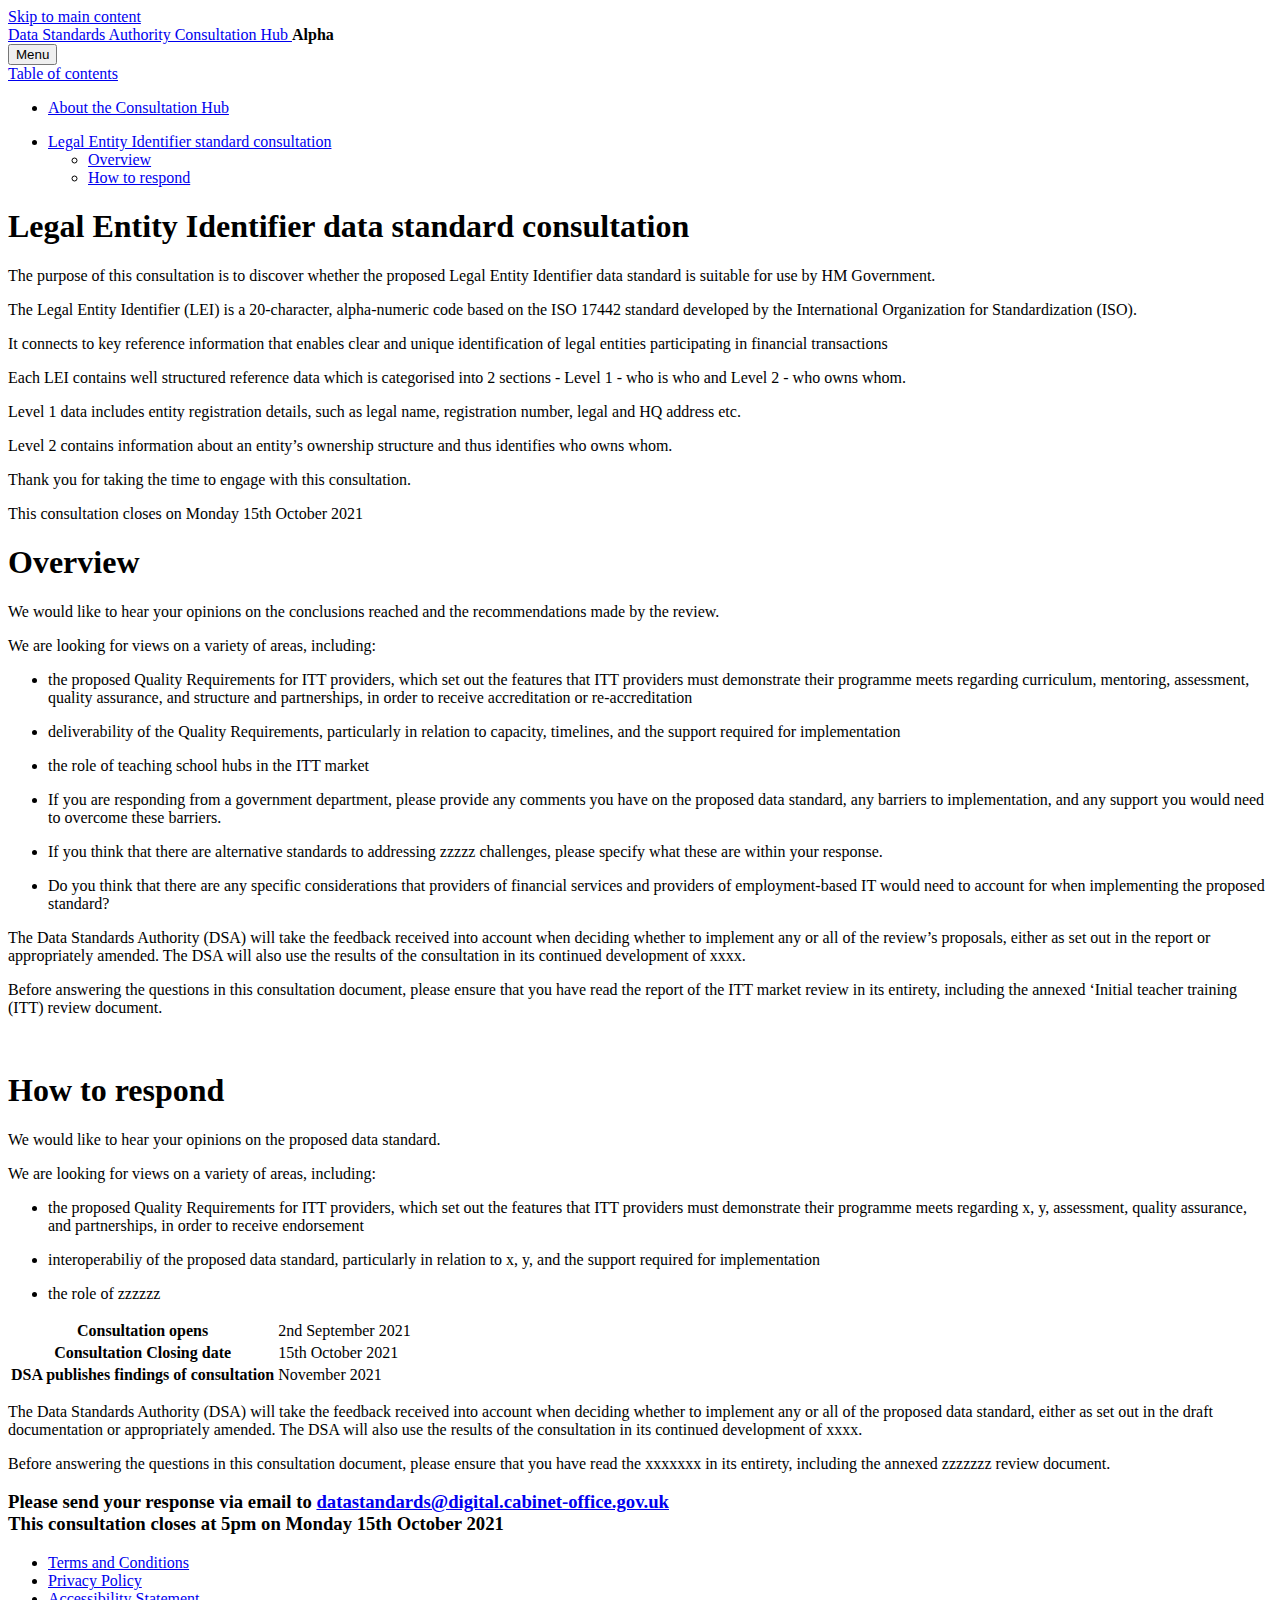
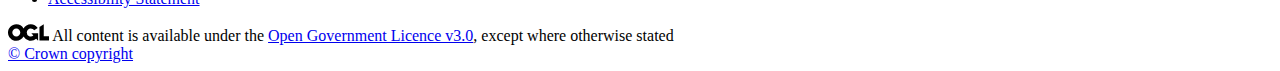
==== commit eda21552: "Update lei.html" ====
--- a/lei.html
+++ b/lei.html
@@ -1,14 +1,16 @@
-
 <!doctype html>
 <html lang="en" class="govuk-template no-js">
   <head>
     <meta content="IE=edge" http-equiv="X-UA-Compatible">
     <meta charset="utf-8">
     <meta name="viewport" content="width=device-width, initial-scale=1, viewport-fit=cover">
+
     <title>Data Standards Authority Consultation Hub</title>
-    <link href="/stylesheets/manifest.css" rel="stylesheet" />
-    <link rel="canonical" href="https://andrew-dsa.github.io/consultation">
-
+
+    <link href="/tech-docs-wiki/stylesheets/manifest.css" rel="stylesheet" />
+
+    <link rel="canonical" href="https://andrew-dsa.github.io/consultation/">
+    
   </head>
 
   <body class="govuk-template__body">
@@ -21,8 +23,12 @@
         <header class="govuk-header app-header" role="banner" data-module="govuk-header">
   <div class="govuk-header__container govuk-header__container--full-width">
     <div class="govuk-header__logo">
-      <a href="https://www.larry-the-cat.service.gov.uk" class="govuk-header__link govuk-header__link--homepage">
-        <span class="govuk-header__product-name">Data Standards Authority Consultation Hub</span></a><strong class="govuk-tag">Alpha</strong>
+      <a href="https://andrew-dsa.github.io/consultation/" class="govuk-header__link govuk-header__link--homepage">
+        <span class="govuk-header__product-name">
+          Data Standards Authority Consultation Hub
+        </span>
+      </a>
+        <strong class="govuk-tag">Alpha</strong>
     </div>
     <div class="govuk-header__content">
       <button type="button" class="govuk-header__menu-button govuk-js-header-toggle" aria-controls="navigation" aria-label="Show or hide Top Level Navigation">Menu</button>
@@ -41,14 +47,16 @@
       <div class="app-pane__body" data-module="in-page-navigation">
           <div class="app-pane__toc">
             <div class="toc" data-module="table-of-contents">
+              
+
               <a href="#" class="toc__close js-toc-close" aria-controls="toc" aria-label="Hide table of contents"></a>
-<nav id="toc" class="js-toc-list toc__list" aria-labelledby="toc-heading">
+              <nav id="toc" class="js-toc-list toc__list" aria-labelledby="toc-heading">
                       <ul>
   <li>
     <a href="/index.html"><span>About the Consultation Hub</span></a>
   </li>
 </ul>
-<ul><li><a href="#lei-consultation"><span>Legal Entity Identifier standard consultation</span></a>
+<ul><li><a href="#consultation"><span>Legal Entity Identifier standard consultation</span></a>
 <ul>
   <li>
     <a href="#overview"><span>Overview</span></a>
@@ -67,15 +75,15 @@
 
         <div class="app-pane__content toc-open-disabled">
           <main id="content" class="technical-documentation" data-module="anchored-headings">
-            <h1 id="lei-consultation">Legal Entity Identifier data standard consultation</h1>
-              
-<p>The purpose of this consultation is to discover whether the proposed Legal Entity Identifier data standard is suitable for use by HM Government.</p>
-              
-<p>To get around this, semi-colons in page titles are turned into sets of subpages. For example, <code>Parent; Child</code> will create a subpage called Child underneath a main page called Parent. You can add as many semi-colons as you need to represent your structure.</p>
-              
-<p>You can see this in action on this page – in the rendered manual it is rendered as a subpage but in the GitHub wiki it is shown with a semi-colon.</p>
-              
-<p>Thank you for taking the time to engage with this consultation.</p> 
+            <h1 id="consultation">Legal Entity Identifier data standard consultation</h1><p>The purpose of this consultation is to discover whether the proposed Legal Entity Identifier data standard is suitable for use by HM Government.</p>
+<p>The Legal Entity Identifier (LEI) is a 20-character, alpha-numeric code based on the ISO 17442 standard developed by the International Organization for Standardization (ISO).</p>
+<p>It connects to key reference information that enables clear and unique identification of legal entities participating in financial transactions</p>
+<p>Each LEI contains well structured reference data which is categorised into 2 sections - Level 1 - who is who and Level 2 - who owns whom.</p>
+<p>Level 1 data includes entity registration details, such as legal name, registration number, legal and HQ address etc.</p>
+<p>Level 2 contains information about an entity’s ownership structure and thus identifies who owns whom.</p>            
+            
+            
+          <p>Thank you for taking the time to engage with this consultation.</p> 
           
                 <div data-module='page-expiry'>
     <div class='page-expiry--not-expired'>
@@ -89,47 +97,33 @@
 <ul><li>the proposed Quality Requirements for ITT providers, which set out the features
 that ITT providers must demonstrate their programme meets regarding
 curriculum, mentoring, assessment, quality assurance, and structure and
-  partnerships, in order to receive accreditation or re-accreditation</li>
-<p>
-
-</p>
-<li>deliverability of the data standard, particularly in relation to capacity,
-  timelines, and the support required for implementation</li>
-<p>
-
-</p>    
-  <li>the role of xxxxx hubs in the zzzzzz</li>
-                  <li>If you are responding from a government department, please provide any comments you have on the proposed data standard, any barriers to implementation, and
-                    any support you would need to overcome these barriers. </li>
-    <p>
-
-</p>
-                  <li>If you think that there are alternative standards to addressing zzzzz
-                    challenges, please specify what these are within your response.</li>
-    <p>
-
-</p>
-                  <li>Do you think that there are any specific considerations that providers of
+  partnerships, in order to receive accreditation or re-accreditation</li><p>
+
+</p><li>deliverability of the Quality Requirements, particularly in relation to capacity,
+  timelines, and the support required for implementation</li><p>
+
+</p>  <li>the role of teaching school hubs in the ITT market</li><p>
+
+</p>                  <li>If you are responding from a government department, please provide any comments you have on the proposed data standard, any barriers to implementation, and
+                    any support you would need to overcome these barriers. </li><p>
+
+</p>                  <li>If you think that there are alternative standards to addressing zzzzz
+                    challenges, please specify what these are within your response.</li><p>
+
+</p>                  <li>Do you think that there are any specific considerations that providers of
 financial services and providers of employment-based IT would need
                     to account for when implementing the proposed standard?</li>                  
                   
                   </ul>
-                    
-                    
-                  
-<p>The Data Standards Authority (DSA) will take the feedback received into account when deciding
-whether to implement any or all of the proposed standard, either as set out in the consultation,
+                  
+                  <p>The Data Standards Authority (DSA) will take the feedback received into account when deciding
+whether to implement any or all of the review’s proposals, either as set out in the report
 or appropriately amended. The DSA will also use the results of the consultation in its
   continued development of xxxx.</p>
-                    
-                    <p>Before answering the questions in this consultation document, please ensure
+<p>Before answering the questions in this consultation document, please ensure
 that you have read the report of the ITT market review in its entirety, including the
   annexed ‘Initial teacher training (ITT) review document. </p>
-                    
-                   <p>Forestalling was caused in June 2021 by the reduction of the temporarily <a href="https://www.gov.uk/guidance/stamp-duty-land-tax-temporary-reduced-rates" class="govuk-link">increased nil rate band to £250,000 for residential Stamp Duty Land Tax (SDLT)</a> from 1 July 2021, alongside the ending of the temporarily <a rel="external" href="https://gov.wales/land-transaction-tax-guide" class="govuk-link">increased nil rate band to £250,000 for residential Land Transaction Tax (LTT)</a> in Wales.</p>
-                    
-                    <p>Following this first lockdown, the UK government introduced several more regional and national lockdowns in England, the latest of which was between 5 January 2021 and 19 July 2021. The housing market in England remained active during these lockdowns. Go to <a href="https://www.gov.uk/guidance/moving-home-during-coronavirus-covid-19" class="govuk-link">Moving home during coronavirus (COVID-19)</a> for the latest guidance in England.</p>
-           <p></p>           
+            <p>&nbsp;</p>
           
  <h1 id="how-to-respond">How to respond</h1>
 <p>We would like to hear your opinions on the proposed data standard.
@@ -137,39 +131,31 @@
 <ul><li>the proposed Quality Requirements for ITT providers, which set out the features
 that ITT providers must demonstrate their programme meets regarding
 x, y, assessment, quality assurance, and
-  partnerships, in order to receive endorsement</li>
-<li>interoperabiliy of the proposed data standard, particularly in relation to x,
-  y, and the support required for implementation</li>
-  <li>the role of zzzzzz</li>
+  partnerships, in order to receive endorsement</li><p>
+
+</p><li>interoperabiliy of the proposed data standard, particularly in relation to x,
+  y, and the support required for implementation</li><p>
+
+</p>  <li>the role of zzzzzz</li>
                   </ul>
                   
                   
 <table class="govuk-table">
-  <thead class="govuk-table__head">
-    <tr class="govuk-table__row">
-      <th scope="col" class="govuk-table__header">Date</th>
-      <th scope="col" class="govuk-table__header">Activity</th>
-    </tr>
-  </thead>
   <tbody class="govuk-table__body">
         <tr class="govuk-table__row">
-          <th scope="row" class="govuk-table__header">Tuesday 15th October 2021</th>
-          <td class="govuk-table__cell">Consultation opens</td>
+          <th scope="row" class="govuk-table__header">Consultation opens</th>
+          <td class="govuk-table__cell">2nd September 2021</td>
         </tr>
         <tr class="govuk-table__row">
-          <th scope="row" class="govuk-table__header">Thursday 29th October 2021</th>
-          <td class="govuk-table__cell">xxxx strategy published</td>
+          <th scope="row" class="govuk-table__header">Consultation Closing date</th>
+          <td class="govuk-table__cell">15th October 2021</td>
         </tr>
-        <tr class="govuk-table__row">
-          <th scope="row" class="govuk-table__header">Friday 30th November 2021</th>
-          <td class="govuk-table__cell">Consultation closes</td>
-        </tr>
-  </tbody>
+    <tr class="govuk-table__row">
+          <th scope="row" class="govuk-table__header">DSA publishes findings of consultation</th>
+          <td class="govuk-table__cell">November 2021</td>
+        </tr>  </tbody>
 </table>
-                  
-                  
-                  
-                  
+      
                   <p>The Data Standards Authority (DSA) will take the feedback received into account when deciding
 whether to implement any or all of the proposed data standard, either as set out in the draft documentation
 or appropriately amended. The DSA will also use the results of the consultation in its
@@ -181,529 +167,7 @@
 <div data-module='page-expiry'>
     <div class='page-expiry--not-expired'>
       <h3>Please send your response via email to <a href="ddd">datastandards@digital.cabinet-office.gov.uk</a><br> This consultation closes at 5pm on Monday 15th October 2021</h3>
-    </div>   
-          
-          
-  
-  
-
-                    <table>
-  <thead>
-    <tr>
-      <th scope="col">Financial year</th>
-      <th scope="col">Non-seasonally adjusted</th>
-      <th scope="col">Seasonally adjusted</th>
-    </tr>
-  </thead>
-  <tbody>
-    <tr>
-      <td>2012 to 2013</td>
-      <td>305,580</td>
-      <td>301,630</td>
-    </tr>
-    <tr>
-      <td>2013 to 2014</td>
-      <td>353,430</td>
-      <td>349,490</td>
-    </tr>
-    <tr>
-      <td>2014 to 2015</td>
-      <td>416,190</td>
-      <td>412,030</td>
-    </tr>
-    <tr>
-      <td>2015 to 2016</td>
-      <td>420,150</td>
-      <td>407,830</td>
-    </tr>
-    <tr>
-      <td>2016 to 2017</td>
-      <td>364,690</td>
-      <td>361,380</td>
-    </tr>
-    <tr>
-      <td>2017 to 2018</td>
-      <td>408,160</td>
-      <td>410,510</td>
-    </tr>
-    <tr>
-      <td>2018 to 2019</td>
-      <td>395,310</td>
-      <td>397,820</td>
-    </tr>
-    <tr>
-      <td>2019 to 2020</td>
-      <td>390,020</td>
-      <td>389,350</td>
-    </tr>
-    <tr>
-      <td>2020 to 2021</td>
-      <td>231,580</td>
-      <td>223,290</td>
-    </tr>
-    <tr>
-      <td>2021 to 2022 [provisional]</td>
-      <td>511,400</td>
-      <td>506,360</td>
-    </tr>
-  </tbody>
-</table>
-
-<p>Chart 4 shows that the provisional non-seasonally adjusted 2021 to 2022 financial year to date total for UK residential transactions (covering April to July 2021) is the highest for this period during the previous 10 financial years, having captured impacts from temporarily increased nil rate bands.</p> 
-  
-  
-  
-    
-    
-    
-    
-    
-    
-    
-    
-  
-  
-   <div class="main-content-container">
-    <div class="gem-c-govspeak-html-publication">
-  
-<div class="gem-c-govspeak govuk-govspeak " data-module="govspeak">
-    
-    
-      <div class="govspeak">
-<div class="call-to-action" id="Forestalling">
-<h3 id="uk-monthly-property-transactions-statistics-notes">UK monthly property transactions statistics notes</h3>
-<p>Significant forestalling activity by taxpayers was captured within June 2021 UK residential transactions statistics. Since then, an expected but noticeable decrease has been observed within provisional July 2021 UK residential transactions statistics.</p>
-
-<p>Forestalling is when advanced action is taken to prevent an anticipated event. For these statistics, forestalling refers to taxpayers completing property transactions earlier to take advantage of government housing market policies.</p>
-
-
-
-<p>Temporary increases to nil rate bands for UK residential property taxes and the <a href="#Coronavirus-impacts" class="govuk-link">coronavirus (COVID-19) pandemic</a> have both produced significant uncertainties underlying seasonal trends since around April 2020. Seasonally adjusted statistics should therefore be treated with additional caution.</p>
-</div>
-
-<h2 id="headline-statistics">Headline statistics</h2>
-<div class="call-to-action">
-<p>Users of these statistics should be cautious whilst interpreting July 2021 transactions year on year as negative impacts from the <a href="#Coronavirus-impacts" class="govuk-link">coronavirus pandemic</a> were captured within July 2020 UK residential and non-residential statistics.</p>
-
-<p><a href="#Forestalling" class="govuk-link">Reduced UK residential transactions in July 2021 caused by significant forestalling activity in June 2021</a> further complicates comparisons with previous years.</p>
-</div>
-
-<p>The latest <abbr title="United Kingdom">UK</abbr> monthly property transactions data shows that:</p>
-
-<ul>
-  <li>the provisional seasonally adjusted estimate of <abbr title="United Kingdom">UK</abbr> residential transactions in July 2021 is 73,740, 4.2% higher than July 2020 and 62.8% lower than June 2021</li>
-</ul>
-<p>
-
-</p>
-<ul>
-  <li>the provisional seasonally adjusted estimate of <abbr title="United Kingdom">UK</abbr> non-residential transactions in July 2021 is 9,760, 21.0% higher than July 2020 and 5.9% lower than June 2021</li>
-</ul>
-<p>
-
-</p>
-<ul>
-  <li>the provisional non-seasonally adjusted estimate of <abbr title="United Kingdom">UK</abbr> residential transactions in July 2021 is 82,110, 1.8% higher than July 2020 and 61.5% lower than June 2021</li>
-</ul>
-<p>
-
-</p>
-<ul>
-  <li>the provisional non-seasonally adjusted estimate of <abbr title="United Kingdom">UK</abbr> non-residential transactions in July 2021 is 9,730, 15.2% higher than July 2020 and 12.2% lower than June 2021</li>
-</ul>
-
-<h2 id="about-this-release">About this release</h2>
-<p>These HM Revenue and Customs (<abbr title="HM Revenue and Customs">HMRC</abbr>) National Statistics provide monthly provisional estimates of residential and non-residential property transactions in the <abbr title="United Kingdom">UK</abbr> and its constituent countries.</p>
-
-<p>Statistics are based upon records by <abbr title="HM Revenue and Customs">HMRC</abbr>, <a rel="external" href="https://www.revenue.scot/" class="govuk-link">Revenue Scotland</a> and the <a rel="external" href="https://gov.wales/welsh-revenue-authority" class="govuk-link">Welsh Revenue Authority (<abbr title="Welsh Revenue Authority">WRA</abbr>)</a> for <abbr title="Stamp Duty Land Tax">SDLT</abbr>, Land and Buildings Transaction Tax (<abbr title="Land and Buildings Transaction Tax">LBTT</abbr>) and <abbr title="Land Transaction Tax">LTT</abbr> respectively.</p>
-
-<p>The latest release was published 09:30 24 August 2021 and was updated with provisional data from completed transactions during July 2021. The next release will be published <a href="https://www.gov.uk/government/statistics/announcements/monthly-property-transactions-completed-in-the-uk-with-value-of-40000-or-above--82" class="govuk-link">09:30 21 September 2021</a> and will be updated with provisional data from completed transactions during August 2021.</p>
-
-<p>The ‘Monthly property transactions completed in the <abbr title="United Kingdom">UK</abbr> with value of £40,000 or above’ statistical release is <a rel="external" href="https://www.nationalarchives.gov.uk/information-management/re-using-public-sector-information/uk-government-licensing-framework/crown-copyright/" class="govuk-link">Crown Copyright</a>. The information can be used as long as the source is clearly described.</p>
-
-<h2 id="Coronavirus-impacts">Coronavirus (COVID-19)</h2>
-<p>During their initial response to the coronavirus pandemic, the <abbr title="United Kingdom">UK</abbr> government announced a <abbr title="United Kingdom">UK</abbr> wide lockdown, including restrictions for the property market, from 23 March 2020. During the summer of 2020, restrictions (including those for the property market) were gradually removed.</p>
-
-
-
-<p>Public health is the responsibility of devolved administrations in Scotland, Wales and Northern Ireland. This has resulted in differences in the management of coronavirus controls within these nations following the first <abbr title="United Kingdom">UK</abbr> wide lockdown introduced on 23 March 2020.</p>
-
-<p>These differences in national coronavirus controls may affect property transactions patterns within different areas of the <abbr title="United Kingdom">UK</abbr>.</p>
-
-<p>Go to the <a rel="external" href="https://www.gov.scot/collections/coronavirus-covid-19-guidance/" class="govuk-link">Scottish Government</a>, <a rel="external" href="https://gov.wales/coronavirus" class="govuk-link">Welsh Government</a> and the <a rel="external" href="https://www.nidirect.gov.uk/campaigns/coronavirus-covid-19" class="govuk-link">government in Northern Ireland</a> for the latest coronavirus and home moving guidance within these nations.</p>
-
-<p>Transactions statistics within this release have captured effects from the coronavirus and associated restrictions from around April 2020.</p>
-
-<h2 id="the-latest-statistics">The latest statistics</h2>
-<p>The latest statistics section provides <abbr title="United Kingdom">UK</abbr> residential and non-residential transactions estimates during the previous 3 years. To demonstrate any underlying trends within the data, <a rel="external" href="https://www.census.gov/data/software/x13as.html" class="govuk-link">seasonally adjusted</a> transactions estimates are also provided alongside non-seasonally adjusted transactions estimates.</p>
-
-<p>Caution is advised when interpreting the latest estimates due to their provisional status. Estimates for the latest month are based upon incomplete data as not all <abbr title="Stamp Duty Land Tax">SDLT</abbr>, <abbr title="Land and Buildings Transaction Tax">LBTT</abbr> and <abbr title="Land Transaction Tax">LTT</abbr> returns from completed transactions during that month will have been received by <abbr title="HM Revenue and Customs">HMRC</abbr>, Revenue Scotland and <abbr title="Welsh Revenue Authority">WRA</abbr> respectively when figures are compiled.</p>
-
-<p>We therefore expect statistics to be revised in future months, although transactions figures generally settle after approximately 3 months.</p>
-
-<h4 id="chart-1-non-seasonally-adjusted-and-seasonally-adjusted-uk-residential-property-transactions-by-month-between-july-2018-and-july-2021-in-thousand-transactions">Chart 1. Non-seasonally adjusted and seasonally adjusted <abbr title="United Kingdom">UK</abbr> residential property transactions by month between July 2018 and July 2021, in thousand transactions.</h4>
-<figure class="image embedded"><div class="img"><img src="https://assets.publishing.service.gov.uk/government/uploads/system/uploads/image_data/file/129434/Chart_1_res_trans__Aug21_.png" alt=""></div></figure>
-<p>Chart 1 demonstrates the following trends for <abbr title="United Kingdom">UK</abbr> residential transactions:</p>
-
-<ul>
-  <li>after significant <a href="#Forestalling" class="govuk-link">forestalling activity by taxpayers was captured within <abbr title="United Kingdom">UK</abbr> residential transactions completed in June 2021 statistics</a>, the non-seasonally adjusted provisional estimate of <abbr title="United Kingdom">UK</abbr> residential transactions completed in July 2021 has decreased by 61.5%</li>
-</ul>
-<p>
-
-</p>
-<ul>
-  <li>
-<a href="#Forestalling" class="govuk-link">forestalling activity</a> has caused 2 recent peaks for <abbr title="United Kingdom">UK</abbr> residential transactions, one in March 2021 of 174,080 caused by the original 31 March 2021 end date for <a href="https://www.gov.uk/guidance/stamp-duty-land-tax-temporary-reduced-rates" class="govuk-link">temporarily increased nil rate bands for <abbr title="Stamp Duty Land Tax">SDLT</abbr></a>, <a rel="external" href="https://www.revenue.scot/land-buildings-transaction-tax/nil-rate-band" class="govuk-link"><abbr title="Land and Buildings Transaction Tax">LBTT</abbr></a> and <a rel="external" href="https://gov.wales/land-transaction-tax-guide" class="govuk-link"><abbr title="Land Transaction Tax">LTT</abbr></a>, and another in June 2021 caused by the reduction of the <abbr title="Stamp Duty Land Tax">SDLT</abbr> threshold to £250,000 and ending of the policy for <abbr title="Land Transaction Tax">LTT</abbr>
-</li>
-</ul>
-<p>
-
-</p>
-<ul>
-  <li>the provisional non-seasonally adjusted estimate for <abbr title="United Kingdom">UK</abbr> residential transactions in 2021 quarter 2 of 429,290 is the highest quarter 2 total since the introduction of these statistics in April 2005, and the highest quarterly total since 2007 quarter 3 (442,930)</li>
-</ul>
-<p>
-
-</p>
-<ul>
-  <li>following year on year decreases in April and May 2020 of around 50% caused by the <a href="#Coronavirus-impacts" class="govuk-link">coronavirus pandemic</a>, non-seasonally adjusted <abbr title="United Kingdom">UK</abbr> residential transactions gradually increased, before peaking in March and June 2021</li>
-</ul>
-<p>
-
-</p>
-<ul>
-  <li>between July 2018 and March 2021, <abbr title="United Kingdom">UK</abbr> residential transactions followed a seasonal but stable trend, with higher transactions during summer and autumn months and lower transactions during the remaining months</li>
-</ul>
-
-<h4 id="chart-2-non-seasonally-adjusted-and-seasonally-adjusted-uk-non-residential-property-transactions-by-month-between-july-2018-to-july-2021-in-thousand-transactions">Chart 2. Non-seasonally adjusted and seasonally adjusted <abbr title="United Kingdom">UK</abbr> non-residential property transactions by month between July 2018 to July 2021, in thousand transactions.</h4>
-<figure class="image embedded"><div class="img"><img src="https://assets.publishing.service.gov.uk/government/uploads/system/uploads/image_data/file/129435/Chart_2_non-res_trans__Aug21_.png" alt=""></div></figure>
-<p>Chart 2 demonstrates the following trends for <abbr title="United Kingdom">UK</abbr> non-residential transactions:</p>
-
-<ul>
-  <li>provisional <abbr title="United Kingdom">UK</abbr> non-residential transactions in July 2021 (9,730 non-seasonally adjusted and 9,760 seasonally adjusted) have increased compared to July 2020 when the <a href="#Coronavirus-impacts" class="govuk-link">coronavirus pandemic</a> was continuing to impact transactions but are relatively low compared to previous years</li>
-</ul>
-<p>
-
-</p>
-<ul>
-  <li>following year on year decreases in April and May 2020 of around 45% caused by economic impacts relating to the <a href="#Coronavirus-impacts" class="govuk-link">coronavirus pandemic</a>, non-residential transactions have followed a generally increasing trend during subsequent months</li>
-</ul>
-<p>
-
-</p>
-<ul>
-  <li>between July 2018 and February 2020, <abbr title="United Kingdom">UK</abbr> non-residential transactions had been stable, but had followed a very gradually decreasing trend</li>
-</ul>
-
-<h2 id="uk-residential-transactions">
-<abbr title="United Kingdom">UK</abbr> residential transactions</h2>
-<p>Residential property refers to buildings used or suitable for use as a dwelling, or in the process of being constructed for use as a dwelling. It also includes the gardens and grounds of dwellings. Go to <a href="https://www.gov.uk/hmrc-internal-manuals/stamp-duty-land-tax-manual/sdltm00210" class="govuk-link"><abbr title="HM Revenue and Customs">HMRC</abbr> Stamp Duty Land Tax Manual</a> for more definitions of residential and non-residential properties.</p>
-
-<p>The following section provides detailed analysis of <abbr title="United Kingdom">UK</abbr> residential transactions. To demonstrate any underlying trends within the data, <a rel="external" href="https://www.census.gov/data/software/x13as.html" class="govuk-link">seasonally adjusted</a> transactions estimates are also provided alongside non-seasonally adjusted transactions estimates.</p>
-
-<h4 id="chart-3-year-on-year-comparisons-of-non-seasonally-adjusted-and-seasonally-adjusted-uk-residential-transactions-in-july-between-2012-and-2021-in-thousand-transactions">Chart 3. Year on year comparisons of non-seasonally adjusted and seasonally adjusted <abbr title="United Kingdom">UK</abbr> residential transactions in July between 2012 and 2021, in thousand transactions.</h4>
-<p>
-
-</p>
-<table class="js-barchart-table mc-auto-outdent">
-  <thead>
-    <tr>
-      <th scope="col">Month and year</th>
-      <th scope="col">Non-seasonally adjusted</th>
-      <th scope="col">Seasonally adjusted</th>
-    </tr>
-  </thead>
-  <tbody>
-    <tr>
-      <td>July 2012</td>
-      <td>81,880</td>
-      <td>76,030</td>
-    </tr>
-    <tr>
-      <td>July 2013</td>
-      <td>98,710</td>
-      <td>89,810</td>
-    </tr>
-    <tr>
-      <td>July 2014</td>
-      <td>110,280</td>
-      <td>101,200</td>
-    </tr>
-    <tr>
-      <td>July 2015</td>
-      <td>120,610</td>
-      <td>104,260</td>
-    </tr>
-    <tr>
-      <td>July 2016</td>
-      <td>106,040</td>
-      <td>96,730</td>
-    </tr>
-    <tr>
-      <td>July 2017</td>
-      <td>105,610</td>
-      <td>103,220</td>
-    </tr>
-    <tr>
-      <td>July 2018</td>
-      <td>103,690</td>
-      <td>98,400</td>
-    </tr>
-    <tr>
-      <td>July 2019</td>
-      <td>104,780</td>
-      <td>97,290</td>
-    </tr>
-    <tr>
-      <td>July 2020</td>
-      <td>80,650</td>
-      <td>70,790</td>
-    </tr>
-    <tr>
-      <td>July 2021 [provisional]</td>
-      <td>82,110</td>
-      <td>73,740</td>
-    </tr>
-  </tbody>
-</table>
-
-<p>Chart 3 shows that provisional estimates for <abbr title="United Kingdom">UK</abbr> residential transactions in July 2021 are low compared to the previous 10 years (excluding July 2020 when transactions were impacted by the <a href="#Coronavirus-impacts" class="govuk-link">coronavirus pandemic</a>).</p>
-
-<p>Users should also be cautious whilst interpreting the latest statistics against previous years as an expected but noticeable decrease has been observed within provisional <abbr title="United Kingdom">UK</abbr> residential transactions completed in July 2021 statistics following significant <a href="#Forestalling" class="govuk-link">forestalling</a> in June 2021.</p>
-
-<h4 id="chart-4-financial-year-to-date-april-to-july-comparison-of-uk-residential-transactions-between-the-2012-to-2013-and-2021-to-2022-financial-years-in-thousand-transactions">Chart 4: Financial year to date (April to July) comparison of <abbr title="United Kingdom">UK</abbr> residential transactions between the 2012 to 2013 and 2021 to 2022 financial years, in thousand transactions.</h4>
-<p>
-
-</p>
-
-
-<h4 id="chart-5-historic-non-seasonally-adjusted-and-seasonally-adjusted-uk-residential-property-transactions-between-2005-and-2021-in-thousand-transactions">Chart 5. Historic non-seasonally adjusted and seasonally adjusted <abbr title="United Kingdom">UK</abbr> residential property transactions between 2005 and 2021, in thousand transactions.</h4>
-<figure class="image embedded"><div class="img"><img src="https://assets.publishing.service.gov.uk/government/uploads/system/uploads/image_data/file/129436/Chart_5_res_trans__Aug21_.png" alt=""></div></figure>
-<p>Chart 5 demonstrates the following trends for <abbr title="United Kingdom">UK</abbr> residential transactions:</p>
-
-<ul>
-  <li>the provisional non-seasonally adjusted estimate for <abbr title="United Kingdom">UK</abbr> residential transactions in 2021 quarter 2 of 429,290 is the highest quarter 2 total since the introduction of these statistics in April 2005, and the highest quarterly total since 2007 quarter 3 (442,930)</li>
-</ul>
-<p>
-
-</p>
-<ul>
-  <li>quarter 2 of the 2020 calendar year was the lowest quarterly total for <abbr title="United Kingdom">UK</abbr> residential transactions since quarter 1 of 2009, caused by impacts from the <a href="#Coronavirus-impacts" class="govuk-link">coronavirus pandemic</a>
-</li>
-</ul>
-<p>
-
-</p>
-<ul>
-  <li>between May 2013 and March 2020, <abbr title="United Kingdom">UK</abbr> residential transactions followed a seasonal but generally stable trend</li>
-</ul>
-<p>
-
-</p>
-<ul>
-  <li>there was a very large peak in March 2016 caused by significantly increased residential transaction completions before the introduction of <a href="https://www.gov.uk/guidance/stamp-duty-land-tax-buying-an-additional-residential-property" class="govuk-link">higher rates for additional properties</a> from April 2016</li>
-</ul>
-<p>
-
-</p>
-<ul>
-  <li>there was an unseasonal peak in December 2009 peak caused by the ending of an <abbr title="Stamp Duty Land Tax">SDLT</abbr> holiday at that time</li>
-</ul>
-<p>
-
-</p>
-<ul>
-  <li>the fall in transactions from late 2007 coincided with the financial crisis, before which transactions had increased steadily before peaking in mid 2006</li>
-</ul>
-
-<h2 id="uk-non-residential-transactions">
-<abbr title="United Kingdom">UK</abbr> non-residential transactions</h2>
-<p>Non-residential property includes, but is not limited to:</p>
-
-<ul>
-  <li>commercial property</li>
-  <li>agricultural land</li>
-  <li>forests</li>
-  <li>any other land or property which is not residential</li>
-  <li>6 or more residential properties bought in a single transaction</li>
-  <li>mixed use transactions</li>
-</ul>
-
-<p>The following section provides detailed analysis of <abbr title="United Kingdom">UK</abbr> non-residential transactions. To demonstrate any underlying trends within the data, <a rel="external" href="https://www.census.gov/data/software/x13as.html" class="govuk-link">seasonally adjusted</a> transactions estimates are also provided alongside non-seasonally adjusted transactions estimates.</p>
-
-<h4 id="chart-6-year-on-year-comparisons-of-non-seasonally-adjusted-and-seasonally-adjusted-uk-non-residential-transactions-in-july-between-2012-and-2021-in-thousand-transactions">Chart 6. Year on year comparisons of non-seasonally adjusted and seasonally adjusted <abbr title="United Kingdom">UK</abbr> non-residential transactions in July between 2012 and 2021, in thousand transactions.</h4>
-<p>
-
-</p>
-<table class="js-barchart-table mc-auto-outdent">
-  <thead>
-    <tr>
-      <th scope="col">Month and year</th>
-      <th scope="col">Non-seasonally adjusted</th>
-      <th scope="col">Seasonally adjusted</th>
-    </tr>
-  </thead>
-  <tbody>
-    <tr>
-      <td>July 2012</td>
-      <td>8,190</td>
-      <td>8,190</td>
-    </tr>
-    <tr>
-      <td>July 2013</td>
-      <td>9,080</td>
-      <td>8,710</td>
-    </tr>
-    <tr>
-      <td>July 2014</td>
-      <td>9,770</td>
-      <td>9,430</td>
-    </tr>
-    <tr>
-      <td>July 2015</td>
-      <td>10,550</td>
-      <td>9,940</td>
-    </tr>
-    <tr>
-      <td>July 2016</td>
-      <td>10,150</td>
-      <td>10,310</td>
-    </tr>
-    <tr>
-      <td>July 2017</td>
-      <td>10,390</td>
-      <td>11,030</td>
-    </tr>
-    <tr>
-      <td>July 2018</td>
-      <td>10,290</td>
-      <td>10,480</td>
-    </tr>
-    <tr>
-      <td>July 2019</td>
-      <td>10,520</td>
-      <td>10,250</td>
-    </tr>
-    <tr>
-      <td>July 2020</td>
-      <td>8,450</td>
-      <td>8,070</td>
-    </tr>
-    <tr>
-      <td>July 2021 [provisional]</td>
-      <td>9,730</td>
-      <td>9,760</td>
-    </tr>
-  </tbody>
-</table>
-
-<p>Chart 6 shows that the provisional estimates of <abbr title="United Kingdom">UK</abbr> non-residential transactions in July 2021 (9,730 non-seasonally adjusted and 9,760 seasonally adjusted) have increased compared to July 2020 when the <a href="#Coronavirus-impacts" class="govuk-link">coronavirus pandemic</a> was continuing to impact transactions but are relatively low compared to 2015 to 2019.</p>
-
-<h4 id="chart-7-financial-year-to-date-april-to-july-comparison-of-uk-non-residential-transactions-between-the-2012-to-2013-and-2021-to-2022-financial-years-in-thousand-transactions">Chart 7: Financial year to date (April to July) comparison of <abbr title="United Kingdom">UK</abbr> non-residential transactions between the 2012 to 2013 and 2021 to 2022 financial years, in thousand transactions.</h4>
-<p>
-
-</p>
-<table class="js-barchart-table mc-auto-outdent">
-  <thead>
-    <tr>
-      <th scope="col">Financial year</th>
-      <th scope="col">Non-seasonally adjusted</th>
-      <th scope="col">Seasonally adjusted</th>
-    </tr>
-  </thead>
-  <tbody>
-    <tr>
-      <td>2012 to 2013</td>
-      <td>32,310</td>
-      <td>32,780</td>
-    </tr>
-    <tr>
-      <td>2013 to 2014</td>
-      <td>34,070</td>
-      <td>34,140</td>
-    </tr>
-    <tr>
-      <td>2014 to 2015</td>
-      <td>37,360</td>
-      <td>37,490</td>
-    </tr>
-    <tr>
-      <td>2015 to 2016</td>
-      <td>39,490</td>
-      <td>39,250</td>
-    </tr>
-    <tr>
-      <td>2016 to 2017</td>
-      <td>41,540</td>
-      <td>42,120</td>
-    </tr>
-    <tr>
-      <td>2017 to 2018</td>
-      <td>41,730</td>
-      <td>42,760</td>
-    </tr>
-    <tr>
-      <td>2018 to 2019</td>
-      <td>41,140</td>
-      <td>41,760</td>
-    </tr>
-    <tr>
-      <td>2019 to 2020</td>
-      <td>40,760</td>
-      <td>40,830</td>
-    </tr>
-    <tr>
-      <td>2020 to 2021</td>
-      <td>26,390</td>
-      <td>26,120</td>
-    </tr>
-    <tr>
-      <td>2021 to 2022 [provisional estimates]</td>
-      <td>40,460</td>
-      <td>40,670</td>
-    </tr>
-  </tbody>
-</table>
-
-<p>Chart 7 shows that the provisional non-seasonally adjusted 2021 to 2022 financial year to date total for <abbr title="United Kingdom">UK</abbr> residential transactions has increased 53.0% compared to the same period last year.</p>
-
-<p>However, caution is advised as most of this difference is due to significant negative impacts from the <a href="#Coronavirus-impacts" class="govuk-link">coronavirus pandemic</a> captured within April to July 2020 statistics.</p>
-
-<h4 id="chart-8-historic-non-seasonally-adjusted-and-seasonally-adjusted-uk-non-residential-property-transactions-between-2005-and-2021-in-thousand-transactions">Chart 8: Historic non-seasonally adjusted and seasonally adjusted <abbr title="United Kingdom">UK</abbr> non-residential property transactions between 2005 and 2021, in thousand transactions.</h4>
-<figure class="image embedded"><div class="img"><img src="https://assets.publishing.service.gov.uk/government/uploads/system/uploads/image_data/file/129437/Chart_8_non-res_trans__Aug21_.png" alt=""></div></figure>
-<p>Chart 8 demonstrates the following trends for <abbr title="United Kingdom">UK</abbr> non-residential transactions:</p>
-
-<ul>
-  <li>quarter 2 of the 2020 calendar year was the lowest quarterly total for <abbr title="United Kingdom">UK</abbr> residential transactions since the introduction of Stamp Duty statistics in their current format from 2005, caused by impacts from the <a href="#Coronavirus-impacts" class="govuk-link">coronavirus pandemic</a>
-</li>
-</ul>
-<p>
-
-</p>
-<ul>
-  <li>after following a generally increasing trend from late 2013 to early 2016, <abbr title="United Kingdom">UK</abbr> non-residential transactions had then flattened until the significant decreases during 2020 calendar year quarter 2</li>
-</ul>
-<p>
-
-</p>
-<ul>
-  <li>the <abbr title="United Kingdom">UK</abbr> non-residential transactions seasonal pattern generally features a low point at the start of the year with a corresponding peak each March as the financial year ends</li>
-</ul>
-<p>
-
-</p>
-<ul>
-  <li>as with <abbr title="United Kingdom">UK</abbr> residential transactions, the 2007 financial crisis triggered a fall in <abbr title="United Kingdom">UK</abbr> non-residential transactions</li>
-</ul>
-
-</div>
-
-
-</div>
-</div>
-    
-  </div>  
-          
+    </div>
           </main>
 
           <aside>
@@ -752,8 +216,10 @@
 </footer>
 
         </div>
+      </div>
+    </div>
+
     
-
-    <script src="https://www.api.gov.uk/javascripts/application.js"></script>    
+    <script src="/tech-docs-wiki/javascripts/application.js"></script>
   </body>
 </html>
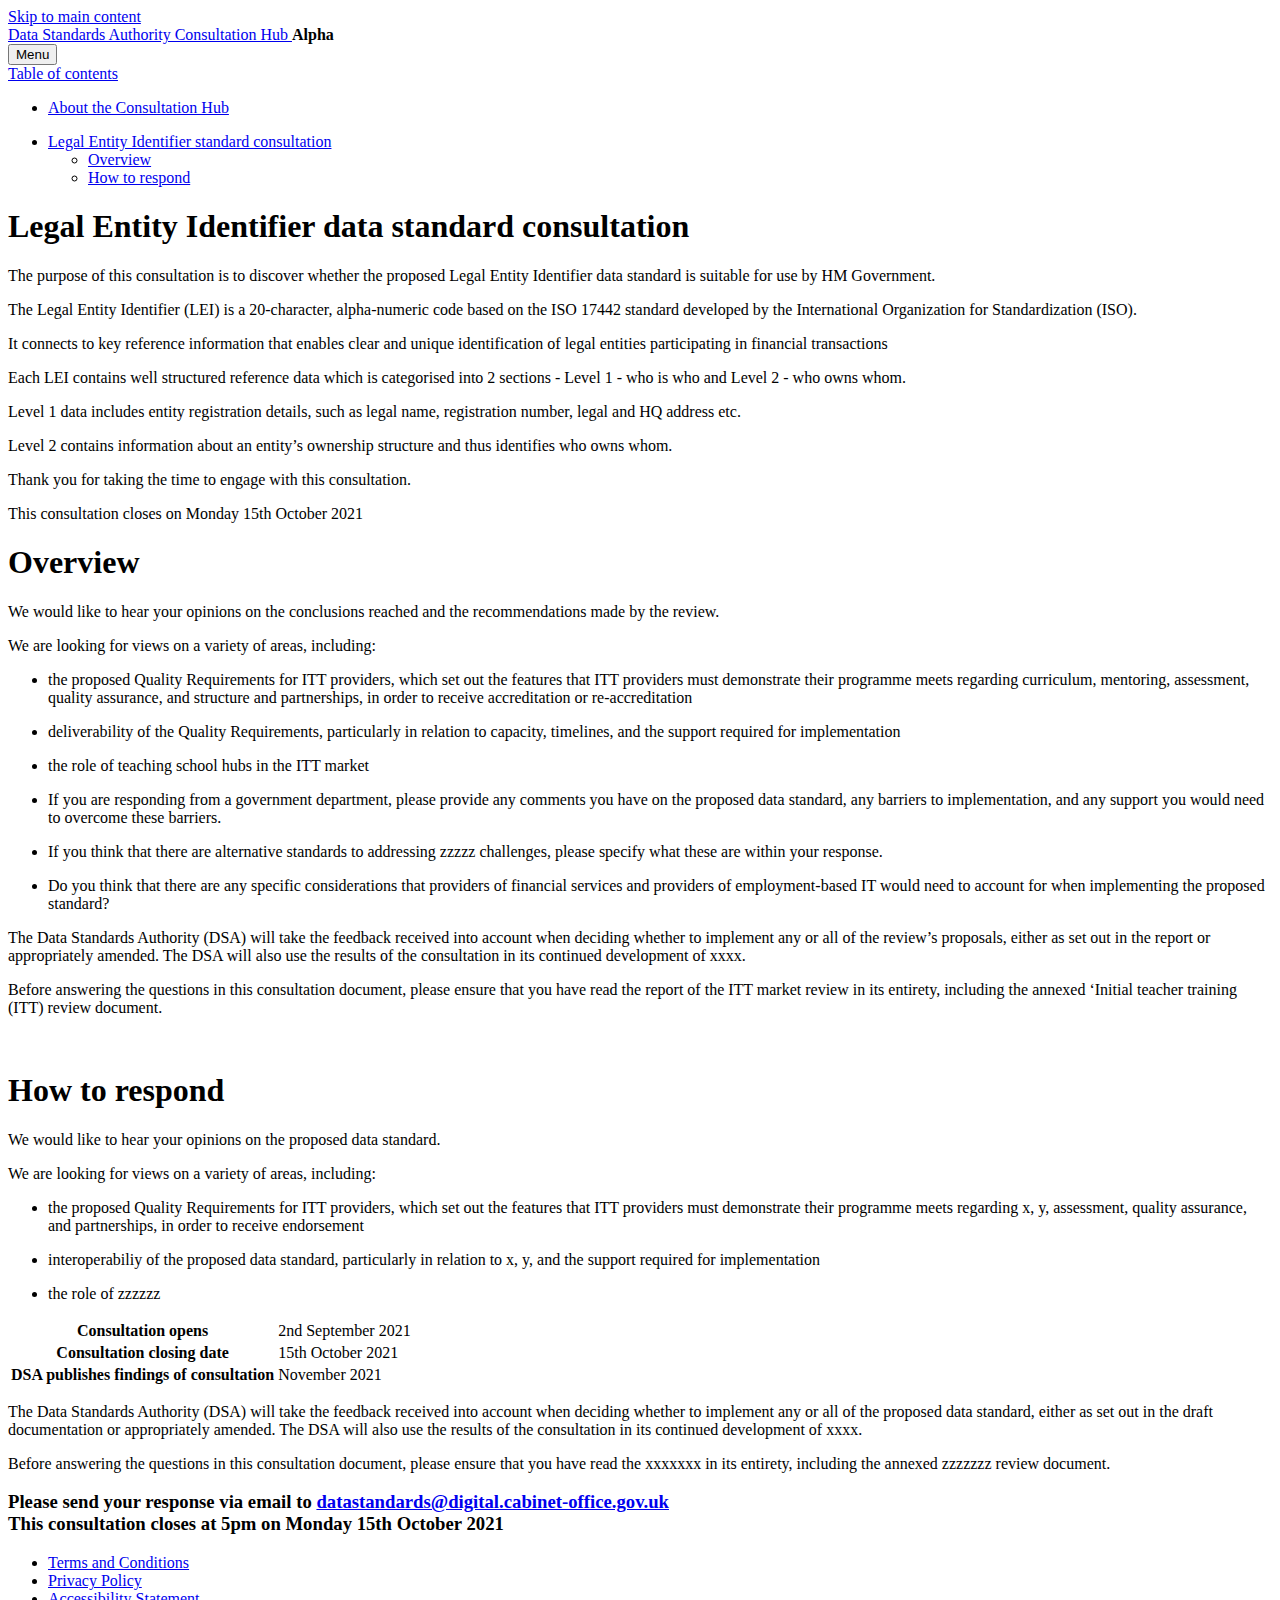
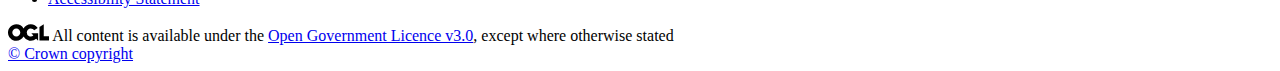
==== commit d6a534e4: "Update lei.html" ====
--- a/lei.html
+++ b/lei.html
@@ -53,18 +53,18 @@
               <nav id="toc" class="js-toc-list toc__list" aria-labelledby="toc-heading">
                       <ul>
   <li>
-    <a href="/index.html"><span>About the Consultation Hub</span></a>
+    <a href="https://andrew-dsa.github.io/consultation/index.html"><span>About the Consultation Hub</span></a>
   </li>
 </ul>
-<ul><li><a href="#consultation"><span>Legal Entity Identifier standard consultation</span></a>
+<ul><li><a href="https://andrew-dsa.github.io/consultation/lei.html#consultation"><span>Legal Entity Identifier standard consultation</span></a>
 <ul>
   <li>
-    <a href="#overview"><span>Overview</span></a>
+    <a href="https://andrew-dsa.github.io/consultation/lei.html#overview"><span>Overview</span></a>
   </li>
 </ul>
 <ul>
   <li>
-    <a href="#how-to-respond"><span>How to respond</span></a>
+    <a href="https://andrew-dsa.github.io/consultation/lei.html#how-to-respond"><span>How to respond</span></a>
   </li>
 </ul>
 </li></ul>
@@ -147,7 +147,7 @@
           <td class="govuk-table__cell">2nd September 2021</td>
         </tr>
         <tr class="govuk-table__row">
-          <th scope="row" class="govuk-table__header">Consultation Closing date</th>
+          <th scope="row" class="govuk-table__header">Consultation closing date</th>
           <td class="govuk-table__cell">15th October 2021</td>
         </tr>
     <tr class="govuk-table__row">
@@ -172,9 +172,9 @@
 
           <aside>
               <ul class="contribution-banner">
-                <li><a href="https://github.com/simonwo/tech-docs-wiki/wiki/How-to-use-this;-Using-subpages">Terms and Conditions</a></li>
-                <li><a href="https://github.com/simonwo/tech-docs-wiki/issues/new?labels=bug&amp;title=Re:%20'Using%20subpages'&amp;body=Problem%20with%20'Using%20subpages'%20(https://simonwo.github.io/tech-docs-wiki/tech-docs-wiki/documentation/how-to-use-this/using-subpages.html)">Privacy Policy</a></li>
-                <li><a href="https://github.com/simonwo/tech-docs-wiki">Accessibility Statement</a></li>
+                <li><a href="---">Terms and Conditions</a></li>
+                <li><a href="----">Privacy Policy</a></li>
+                <li><a href="----">Accessibility Statement</a></li>
               </ul>
           </aside>
 
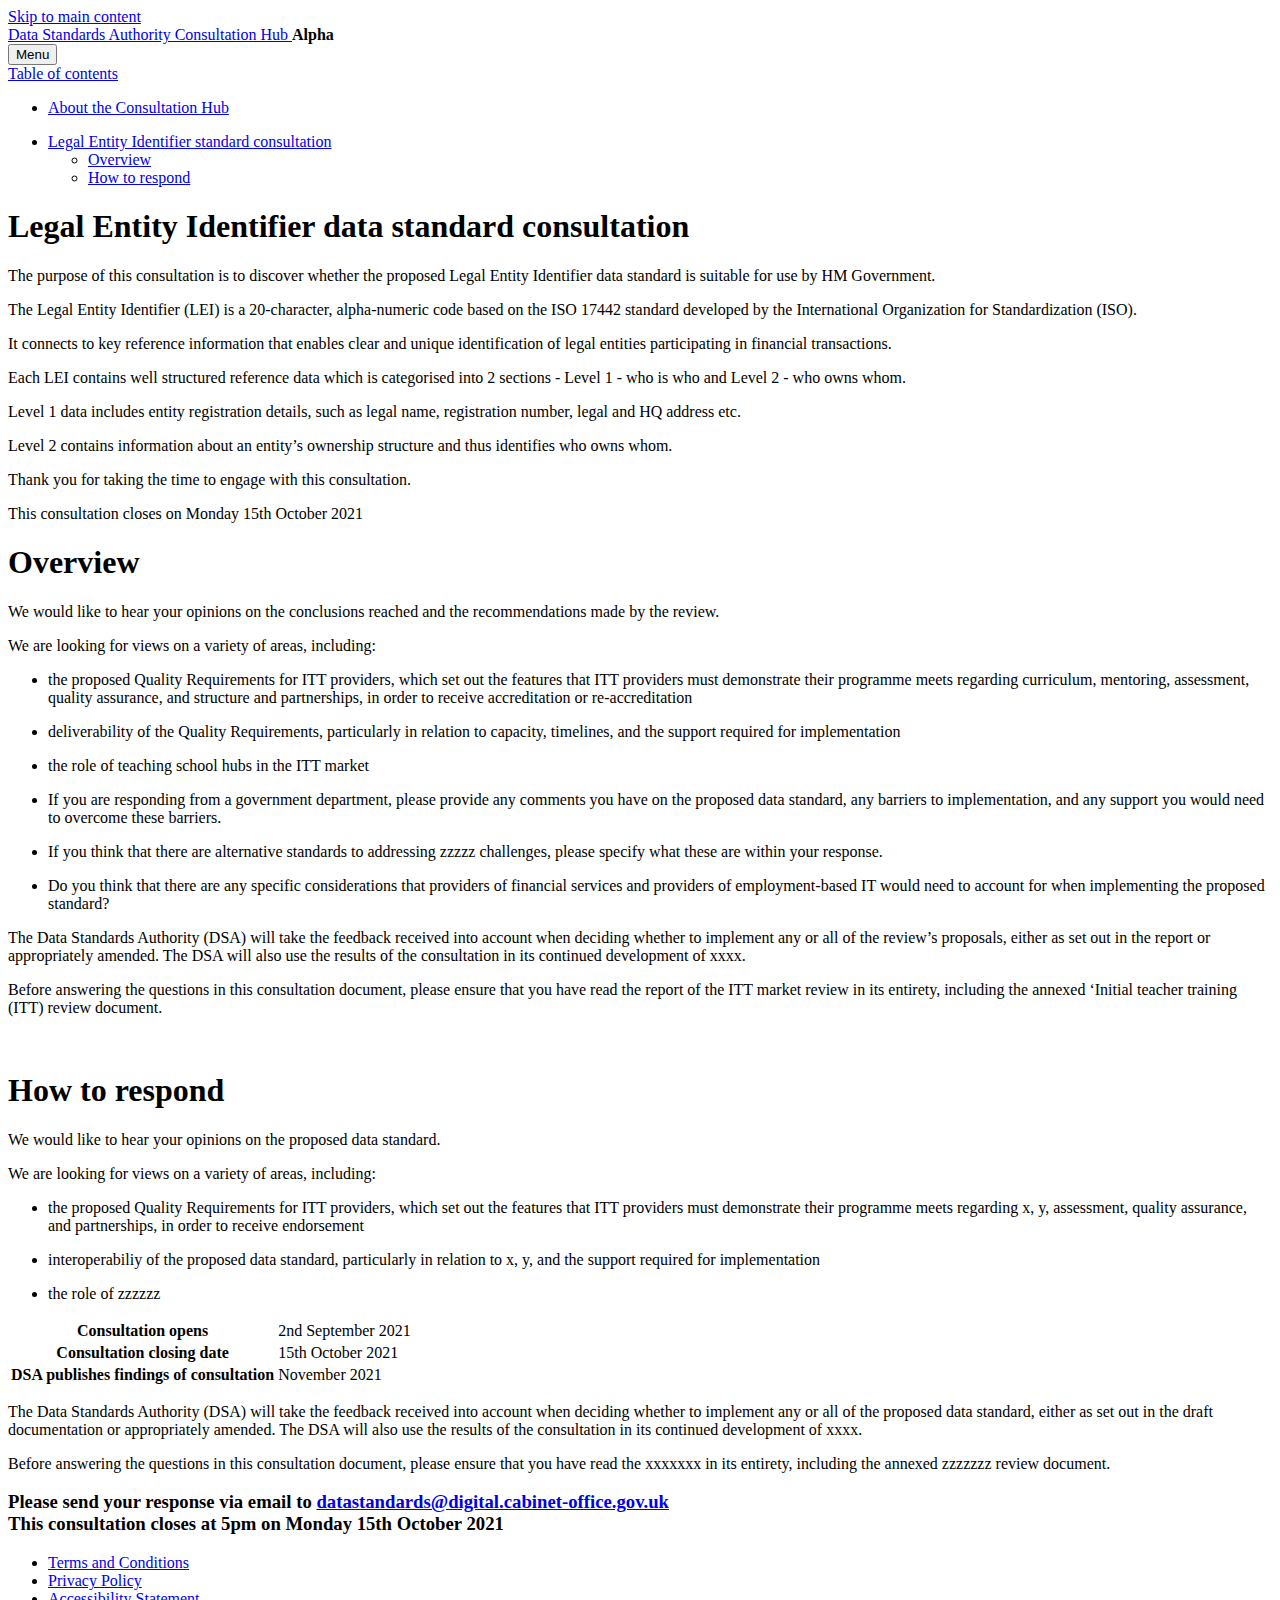
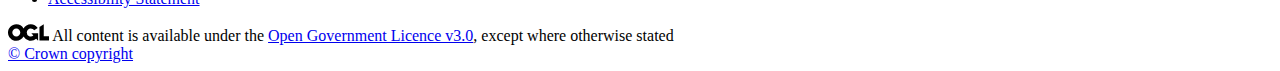
==== commit b1a0ed6e: "Update lei.html" ====
--- a/lei.html
+++ b/lei.html
@@ -77,7 +77,7 @@
           <main id="content" class="technical-documentation" data-module="anchored-headings">
             <h1 id="consultation">Legal Entity Identifier data standard consultation</h1><p>The purpose of this consultation is to discover whether the proposed Legal Entity Identifier data standard is suitable for use by HM Government.</p>
 <p>The Legal Entity Identifier (LEI) is a 20-character, alpha-numeric code based on the ISO 17442 standard developed by the International Organization for Standardization (ISO).</p>
-<p>It connects to key reference information that enables clear and unique identification of legal entities participating in financial transactions</p>
+<p>It connects to key reference information that enables clear and unique identification of legal entities participating in financial transactions.</p>
 <p>Each LEI contains well structured reference data which is categorised into 2 sections - Level 1 - who is who and Level 2 - who owns whom.</p>
 <p>Level 1 data includes entity registration details, such as legal name, registration number, legal and HQ address etc.</p>
 <p>Level 2 contains information about an entity’s ownership structure and thus identifies who owns whom.</p>            
